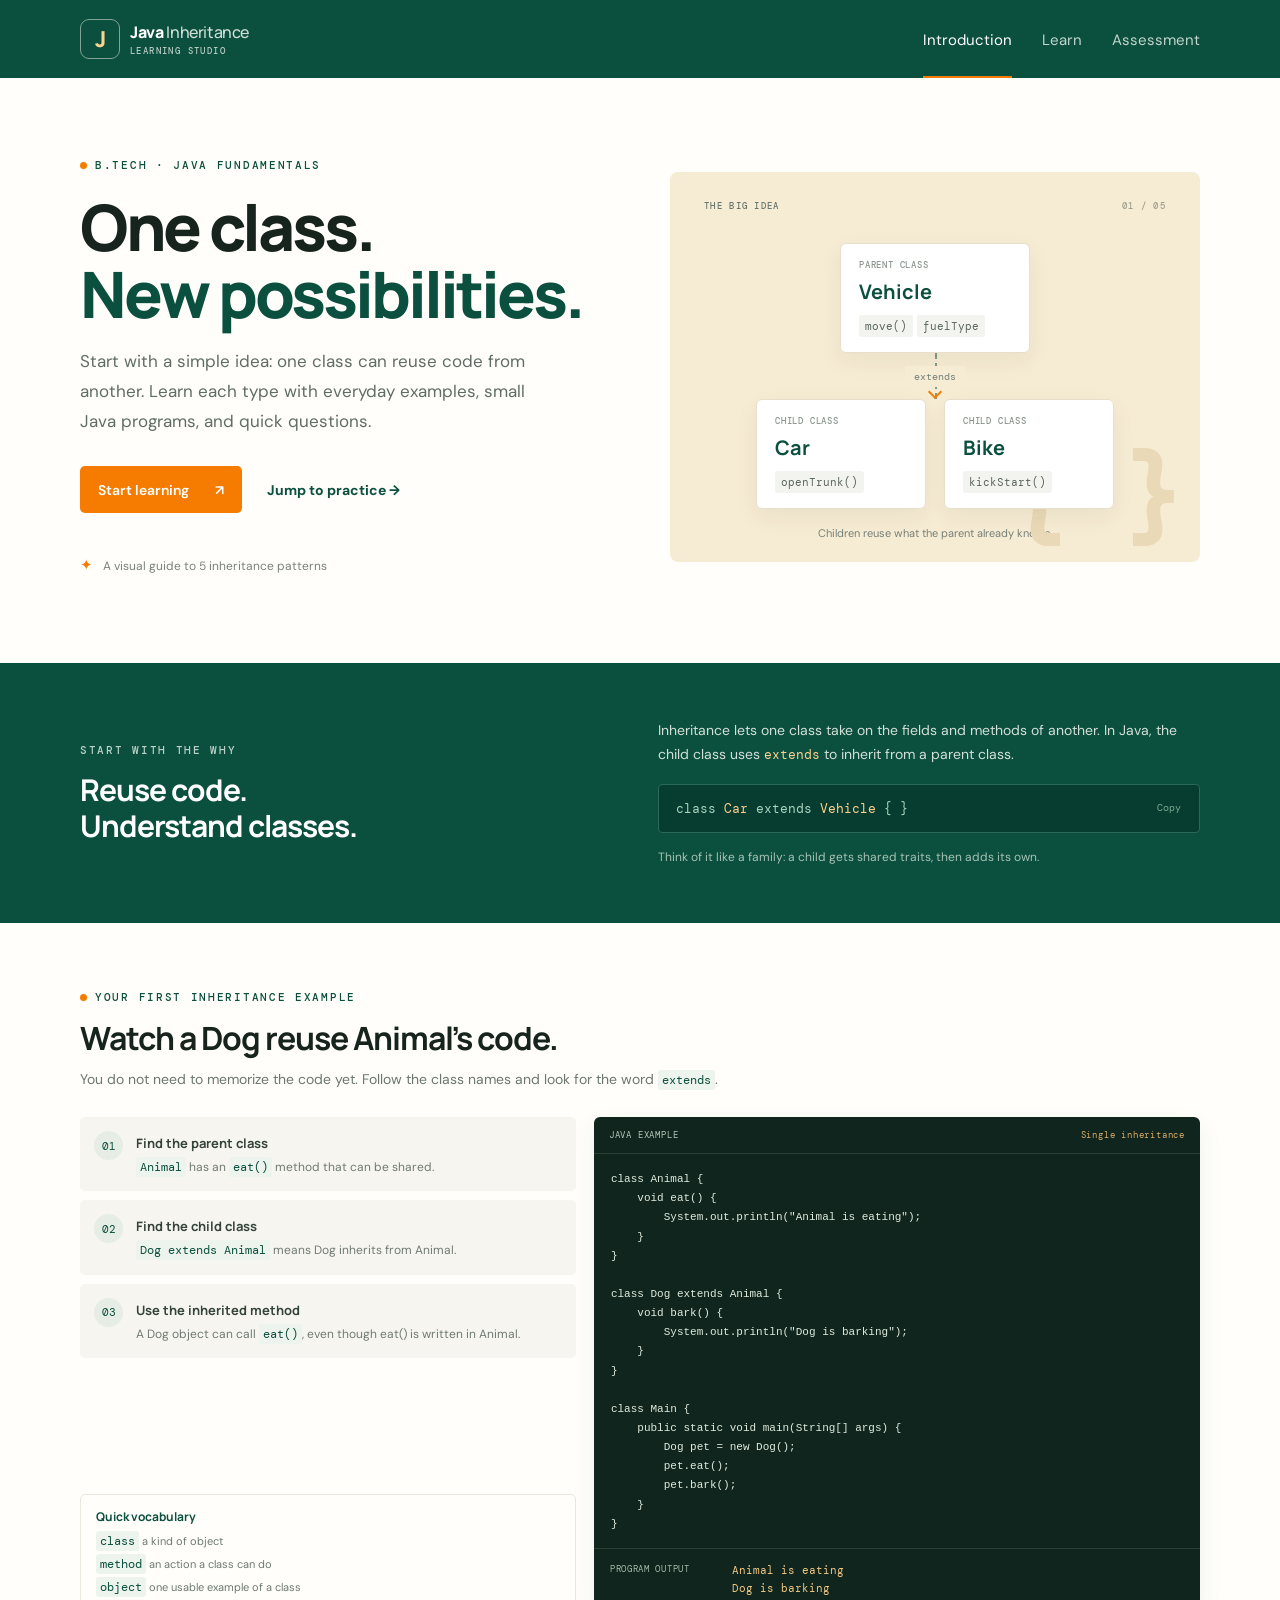
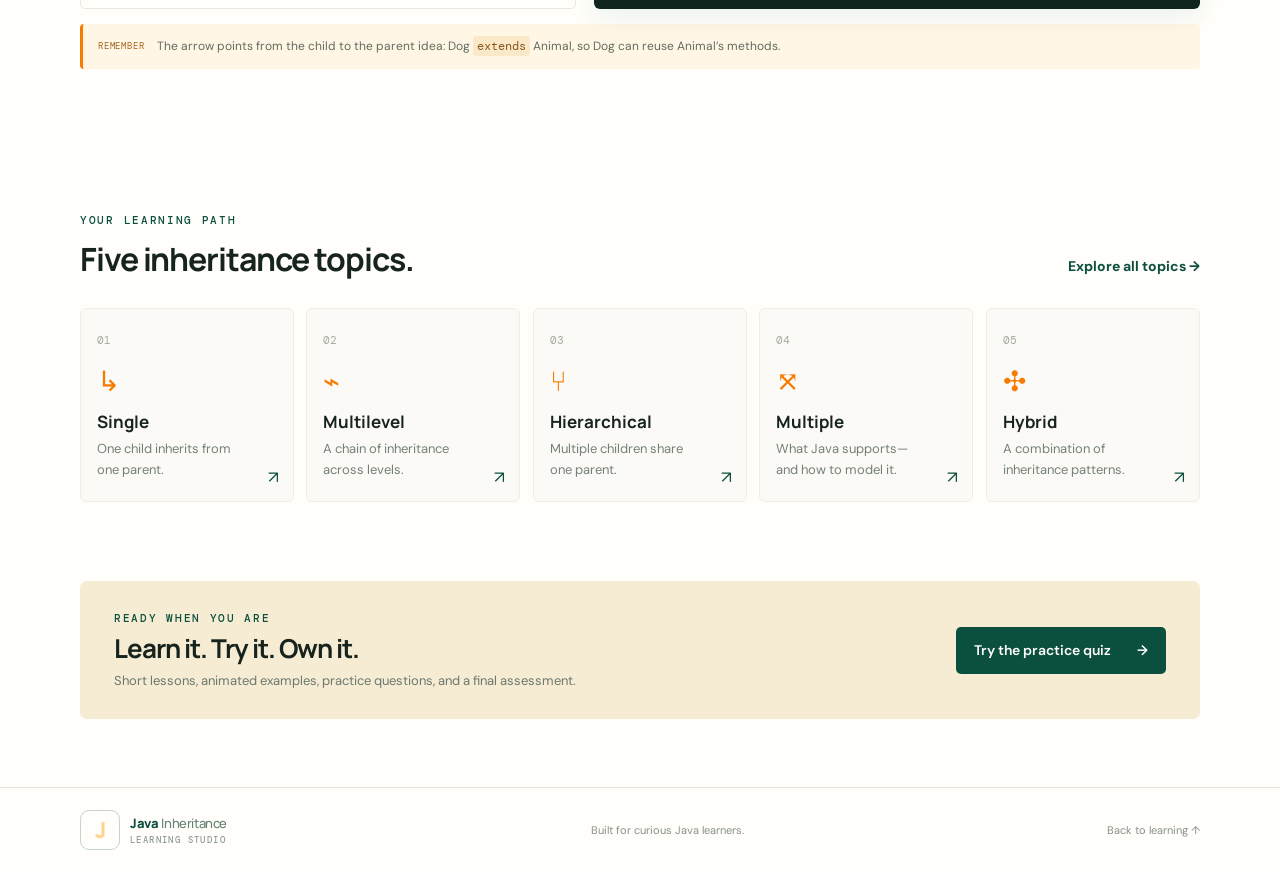
==== index.html @ c8ab73fd "done" ====
<!doctype html>
<html lang="en">
<head><meta charset="utf-8"><meta name="viewport" content="width=device-width,initial-scale=1"><meta name="theme-color" content="#0b4f3e"><title>Java Inheritance Studio</title><link rel="stylesheet" href="styles.css"><script src="app.js" defer></script></head>
<body><header class="topbar"><a class="brand" href="index.html"><span class="brand-mark">J</span><span>Java<span class="brand-light">Inheritance</span><small>LEARNING STUDIO</small></span></a><nav><a class="active" href="index.html">Introduction</a><a href="learn.html">Learn</a><a href="assessment.html">Assessment</a></nav><button class="menu-toggle" aria-label="Toggle navigation">☰</button></header>
<main><section class="hero wrap"><div class="hero-copy"><div class="eyebrow"><i></i> B.TECH · JAVA FUNDAMENTALS</div><h1>One class.<br><em>New possibilities.</em></h1><p class="hero-lead">Start with a simple idea: one class can reuse code from another. Learn each type with everyday examples, small Java programs, and quick questions.</p><div class="hero-actions"><a class="button button-orange" href="learn.html">Start learning <span>↗</span></a><a class="text-link" href="practice.html">Jump to practice <span>→</span></a></div><div class="hero-note"><span class="note-icon">✦</span> A visual guide to 5 inheritance patterns</div></div><div class="hero-visual"><div class="visual-label">THE BIG IDEA <span>01 / 05</span></div><div class="class-card parent-card"><span class="card-type">PARENT CLASS</span><strong>Vehicle</strong><code>move()</code><code>fuelType</code></div><div class="connector"><span>extends</span></div><div class="child-row"><div class="class-card child-card"><span class="card-type">CHILD CLASS</span><strong>Car</strong><code>openTrunk()</code></div><div class="class-card child-card"><span class="card-type">CHILD CLASS</span><strong>Bike</strong><code>kickStart()</code></div></div><div class="visual-caption">Children reuse what the parent already knows.</div><div class="visual-decoration">{ }</div></div></section>
<section class="intro-band"><div class="wrap band-grid"><div><div class="eyebrow dark-eyebrow">START WITH THE WHY</div><h2>Reuse code.<br>Understand classes.</h2></div><div class="band-copy"><p>Inheritance lets one class take on the fields and methods of another. In Java, the child class uses <code>extends</code> to inherit from a parent class.</p><div class="code-line"><span>class</span> Car <span>extends</span> Vehicle <span>{ }</span><button class="copy-code" aria-label="Copy code">Copy</button></div><p class="small-muted">Think of it like a family: a child gets shared traits, then adds its own.</p></div></div></section>
<section class="wrap intro-example"><div class="intro-example-heading"><div class="eyebrow"><i></i> YOUR FIRST INHERITANCE EXAMPLE</div><h2>Watch a Dog reuse Animal’s code.</h2><p>You do not need to memorize the code yet. Follow the class names and look for the word <code>extends</code>.</p></div><div class="intro-example-grid"><div class="intro-steps"><div class="intro-step"><span>01</span><div><b>Find the parent class</b><p><code>Animal</code> has an <code>eat()</code> method that can be shared.</p></div></div><div class="intro-step"><span>02</span><div><b>Find the child class</b><p><code>Dog extends Animal</code> means Dog inherits from Animal.</p></div></div><div class="intro-step"><span>03</span><div><b>Use the inherited method</b><p>A Dog object can call <code>eat()</code>, even though eat() is written in Animal.</p></div></div><div class="intro-vocab"><b>Quick vocabulary</b><span><code>class</code> a kind of object</span><span><code>method</code> an action a class can do</span><span><code>object</code> one usable example of a class</span></div></div><div class="intro-code-panel"><div class="intro-code-title"><span>JAVA EXAMPLE</span><span>Single inheritance</span></div><pre><code>class Animal {
    void eat() {
        System.out.println("Animal is eating");
    }
}

class Dog extends Animal {
    void bark() {
        System.out.println("Dog is barking");
    }
}

class Main {
    public static void main(String[] args) {
        Dog pet = new Dog();
        pet.eat();
        pet.bark();
    }
}</code></pre><div class="intro-output"><span>PROGRAM OUTPUT</span><pre>Animal is eating
Dog is barking</pre></div></div></div><div class="intro-tip"><span>REMEMBER</span><p>The arrow points from the child to the parent idea: Dog <code>extends</code> Animal, so Dog can reuse Animal’s methods.</p></div></section><section class="wrap topics-section"><div class="section-heading"><div><div class="eyebrow">YOUR LEARNING PATH</div><h2>Five inheritance topics.</h2></div><a class="text-link" href="learn.html">Explore all topics →</a></div><div class="topic-grid"><a class="topic-card" href="learn.html?topic=single"><span class="topic-num">01</span><span class="topic-icon">↳</span><h3>Single</h3><p>One child inherits from one parent.</p><span class="topic-arrow">↗</span></a><a class="topic-card" href="learn.html?topic=multilevel"><span class="topic-num">02</span><span class="topic-icon">⌁</span><h3>Multilevel</h3><p>A chain of inheritance across levels.</p><span class="topic-arrow">↗</span></a><a class="topic-card" href="learn.html?topic=hierarchical"><span class="topic-num">03</span><span class="topic-icon">⑂</span><h3>Hierarchical</h3><p>Multiple children share one parent.</p><span class="topic-arrow">↗</span></a><a class="topic-card" href="learn.html?topic=multiple"><span class="topic-num">04</span><span class="topic-icon">⤧</span><h3>Multiple</h3><p>What Java supports—and how to model it.</p><span class="topic-arrow">↗</span></a><a class="topic-card" href="learn.html?topic=hybrid"><span class="topic-num">05</span><span class="topic-icon">✣</span><h3>Hybrid</h3><p>A combination of inheritance patterns.</p><span class="topic-arrow">↗</span></a></div></section>
<section class="cta wrap"><div><div class="eyebrow">READY WHEN YOU ARE</div><h2>Learn it. Try it. Own it.</h2><p>Short lessons, animated examples, practice questions, and a final assessment.</p></div><a class="button button-green" href="practice.html">Try the practice quiz <span>→</span></a></section></main>
<footer class="footer"><div class="wrap footer-inner"><a class="brand" href="index.html"><span class="brand-mark">J</span><span>Java<span class="brand-light">Inheritance</span><small>LEARNING STUDIO</small></span></a><span>Built for curious Java learners.</span><a href="learn.html">Back to learning ↑</a></div></footer></body></html>
---- styles.css ----
@import url('https://fonts.googleapis.com/css2?family=DM+Mono:wght@400;500&family=DM+Sans:wght@400;500;600;700&family=Manrope:wght@400;500;600;700;800&display=swap');
:root{--green:#0b4f3e;--cream:#f6ebd3;--orange:#f57c00;--ink:#17241e;--muted:#69756e;--line:#e7e4db;--white:#fffefa;--soft:#f4f5ef}*{box-sizing:border-box}body{margin:0;background:var(--white);color:var(--ink);font-family:'DM Sans',sans-serif}a{color:inherit;text-decoration:none}.wrap{width:min(1120px,calc(100% - 64px));margin:auto}.topbar{height:78px;display:flex;align-items:center;justify-content:space-between;padding:0 max(32px,calc((100vw - 1120px)/2));background:var(--green);color:#fff}.brand{display:flex;align-items:center;gap:10px;font:800 15px Manrope,sans-serif;letter-spacing:-.4px}.brand-mark{width:34px;height:34px;border:1px solid #82a394;border-radius:9px;display:grid;place-items:center;color:#ffd38e;font-size:19px}.brand-light{font-weight:500;color:#cfdfd6;margin-left:3px}.brand small{display:block;font:500 8px 'DM Mono',monospace;letter-spacing:1.4px;color:#b5cbc0;margin-top:2px}.topbar nav{display:flex;gap:30px;font-size:13px;color:#c2d5cc}.topbar nav a{padding:29px 0 26px;border-bottom:2px solid transparent}.topbar nav a:hover,.topbar nav a.active{color:white;border-color:var(--orange)}.menu-toggle{display:none;background:none;color:white;border:0;font-size:22px}.hero{display:grid;grid-template-columns:1fr 1fr;gap:60px;align-items:center;padding-top:80px;padding-bottom:88px}.eyebrow{font:500 10px 'DM Mono',monospace;letter-spacing:1.7px;color:var(--green);display:flex;align-items:center;gap:8px}.eyebrow i{width:7px;height:7px;border-radius:50%;background:var(--orange)}h1,h2,h3,p{margin-top:0}.hero h1,.page-intro h1{font:800 clamp(42px,5.2vw,64px)/1.04 Manrope,sans-serif;letter-spacing:-3px;margin:22px 0 20px}.hero h1 em{font-style:normal;color:var(--green)}.hero-lead{font-size:16px;line-height:1.75;color:#606d65;max-width:470px}.hero-actions{display:flex;align-items:center;gap:25px;margin-top:30px}.button{height:45px;border:0;border-radius:5px;padding:0 18px;display:inline-flex;align-items:center;gap:26px;font:600 13px 'DM Sans',sans-serif;cursor:pointer;transition:transform .18s,background .18s}.button:hover{transform:translateY(-2px)}.button-orange{background:var(--orange);color:#fff}.button-green{background:var(--green);color:white}.button-ghost{border:1px solid var(--line);background:white;color:var(--ink)}.text-link{font-size:13px;font-weight:700;color:var(--green)}.hero-note{margin-top:42px;color:#78827a;font-size:11px}.note-icon{color:var(--orange);margin-right:7px}.hero-visual{height:390px;position:relative;background:var(--cream);border-radius:8px;padding:28px 34px;overflow:hidden}.visual-label,.diagram-label,.aside-label{font:500 9px 'DM Mono',monospace;letter-spacing:1.3px;color:#67766d}.visual-label{display:flex;justify-content:space-between}.visual-label span{color:#a0a090}.class-card{background:white;border:1px solid #e6dfcc;border-radius:6px;padding:15px 18px;box-shadow:0 8px 22px #3e3b2310;position:relative;z-index:1}.parent-card{width:190px;margin:31px auto 0}.card-type{display:block;color:#8c978f;font:500 8px 'DM Mono',monospace;letter-spacing:.8px;margin-bottom:7px}.class-card strong{display:block;font:700 18px Manrope,sans-serif;color:var(--green);margin-bottom:8px}.class-card code{display:inline-block;background:#f3f4ef;padding:4px 6px;border-radius:3px;font:10px 'DM Mono',monospace;color:#59665d;margin-right:4px}.connector{height:46px;display:flex;justify-content:center;align-items:center;position:relative;color:#718078;font:10px 'DM Mono',monospace}.connector:before{content:'';position:absolute;left:50%;top:0;height:46px;border-left:1px dashed #81968a}.connector span{position:relative;background:var(--cream);padding:4px 9px}.child-row{display:flex;gap:18px;justify-content:center}.child-card{width:170px}.visual-caption{font-size:10px;color:#768078;text-align:center;margin-top:17px}.visual-decoration{position:absolute;right:20px;bottom:4px;color:#e9d9b7;font:700 95px 'DM Mono',monospace}.intro-band{background:var(--green);color:#fff;padding:56px 0}.band-grid{display:grid;grid-template-columns:1fr 1.1fr;gap:85px;align-items:center}.dark-eyebrow{color:#bbd0c5}.band-grid h2,.cta h2{font:700 30px/1.2 Manrope,sans-serif;letter-spacing:-1px;margin:15px 0 0}.band-copy p{color:#d3e0d8;font-size:13px;line-height:1.7}.band-copy p:first-child{margin-bottom:17px}.band-copy code{color:#ffd08f;font:12px 'DM Mono',monospace}.code-line{position:relative;background:#073d30;border:1px solid #2a6857;border-radius:4px;padding:15px 84px 15px 17px;color:#ffcf8c;font:12px 'DM Mono',monospace;margin-bottom:14px}.code-line span{color:#a8d3bd}.copy-code{background:none;border:0;color:#7ca891;font:10px 'DM Mono',monospace;cursor:pointer}.code-line .copy-code{position:absolute;right:12px;top:15px}.small-muted{font-size:11px!important;color:#a8c2b4!important;margin-bottom:0}.topics-section{padding-top:74px;padding-bottom:79px}.section-heading{display:flex;justify-content:space-between;align-items:end;margin-bottom:27px}.section-heading h2{font:700 30px Manrope,sans-serif;letter-spacing:-1.1px;margin:10px 0 0}.section-heading .text-link{margin-bottom:6px}.topic-grid{display:grid;grid-template-columns:repeat(5,1fr);gap:12px}.topic-card{position:relative;min-height:194px;padding:18px 16px;background:#fbfaf6;border:1px solid #efede6;border-radius:6px;transition:.2s}.topic-card:hover{transform:translateY(-4px);border-color:#c1d0c8;box-shadow:0 10px 22px #0b4f3e0d}.topic-num{font:10px 'DM Mono',monospace;color:#a3aaa2}.topic-icon{display:block;font-size:22px;color:var(--orange);margin-top:14px}.topic-card h3{font:700 15px Manrope,sans-serif;margin:10px 0 6px}.topic-card p{font-size:11px;color:#758078;line-height:1.55;margin:0;max-width:135px}.topic-arrow{position:absolute;right:14px;bottom:13px;color:var(--green);font-size:14px}.cta{background:var(--cream);border-radius:7px;padding:30px 34px;margin-bottom:68px;display:flex;justify-content:space-between;align-items:center}.cta h2{font-size:24px;margin:8px 0}.cta p{font-size:12px;color:#6d786e;margin:0}.footer{border-top:1px solid var(--line);padding:22px 0}.footer-inner{display:flex;justify-content:space-between;align-items:center}.footer .brand{color:var(--green);font-size:12px}.footer .brand-mark{border-color:#c7d5cd}.footer .brand small{color:#929d95}.footer .brand-light{color:#668173}.footer-inner>span,.footer-inner>a:last-child{font-size:10px;color:#879189}.page-main{padding-top:55px;padding-bottom:78px}.page-intro{display:flex;justify-content:space-between;align-items:end;margin-bottom:33px}.page-intro h1{font-size:44px;margin:15px 0 8px;letter-spacing:-2px}.page-intro p{font-size:13px;color:#707c73;margin:0;max-width:540px;line-height:1.6}.progress-box,.score-card{width:190px;padding:15px 17px;background:#f6f5ef;border:1px solid #ebe9e1;border-radius:5px}.progress-box>span,.score-card>span{font:9px 'DM Mono',monospace;letter-spacing:1px;color:#858e84}.progress-box strong,.score-card strong{display:block;font:700 22px Manrope,sans-serif;color:var(--green);margin:6px 0}.progress-box strong small,.score-card strong small{font-size:12px;color:#89948b;font-weight:500}.progress-track{height:4px;border-radius:4px;background:#dedfd6}.progress-track i{display:block;height:100%;width:20%;background:var(--orange);border-radius:4px}.lesson-layout,.quiz-layout{display:grid;grid-template-columns:220px 1fr;gap:22px;align-items:start}.topic-nav,.quiz-rail{border:1px solid var(--line);border-radius:6px;padding:18px 14px;background:white}.aside-label{display:block;margin:0 5px 15px}.topic-nav>button{width:100%;height:41px;background:transparent;border:0;border-bottom:1px solid #f1f0eb;display:flex;align-items:center;gap:12px;text-align:left;color:#879188;font:10px 'DM Mono',monospace;cursor:pointer}.topic-nav>button span{flex:1;color:#47564d;font:600 12px 'DM Sans',sans-serif}.topic-nav>button b{font-size:14px;font-weight:400;opacity:0}.topic-nav>button.active{color:var(--orange)}.topic-nav>button.active span{color:var(--green)}.topic-nav>button.active b{opacity:1}.sidebar-tip{background:#f6ebd3;padding:13px;border-radius:4px;margin-top:20px}.sidebar-tip span{font:9px 'DM Mono',monospace;letter-spacing:.8px;color:#ae600d}.sidebar-tip p{font-size:10px;color:#6c6e60;line-height:1.6;margin:7px 0 0}.lesson-panel,.quiz-panel{border:1px solid var(--line);border-radius:6px;padding:25px 29px;background:#fff}.lesson-top{display:flex;justify-content:space-between;align-items:start}.lesson-top h2{font:700 26px Manrope,sans-serif;letter-spacing:-.7px;margin:8px 0}.lesson-count{font:10px 'DM Mono',monospace;color:#a2aaa1}.lesson-summary{font-size:13px;color:#6e7970;line-height:1.7;max-width:700px;margin:7px 0 20px}.diagram-box{background:#f6f5ef;border-radius:5px;padding:16px 20px 20px}.diagram-label{margin-bottom:17px}.diagram{min-height:86px;display:flex;justify-content:center;align-items:center;gap:14px;flex-wrap:wrap}.node{min-width:120px;text-align:center;border:1px solid #c8d4cb;background:white;border-radius:4px;padding:11px 13px;font:600 12px Manrope,sans-serif;color:var(--green)}.node span{display:block;font:8px 'DM Mono',monospace;color:#89938a;margin-bottom:4px}.arrow-down{color:var(--orange);font:13px 'DM Mono',monospace;text-align:center}.arrow-stack{display:flex;flex-direction:column;align-items:center;line-height:1.05;color:#82968a;font:10px 'DM Mono',monospace}.arrow-stack small{font-size:8px;color:#b47531}.diagram-multi{display:flex;flex-direction:column;align-items:center;gap:7px}.diagram-children{display:flex;gap:14px}.lesson-details{display:grid;grid-template-columns:.7fr 1.3fr;gap:20px;margin-top:22px}.lesson-details h3{font:700 13px Manrope,sans-serif;margin:0 0 8px}.lesson-details>div:first-child p{font-size:11px;line-height:1.7;color:#718077}.code-wrap{background:#10251d;border-radius:5px;overflow:hidden}.code-heading{display:flex;justify-content:space-between;padding:11px 14px;border-bottom:1px solid #294036;color:#9eb4a7;font:9px 'DM Mono',monospace;letter-spacing:.8px}.code-heading .copy-code{color:#e2b46b}.code-wrap pre{padding:12px 14px;margin:0;overflow:auto;color:#deecd9;font:10px/1.8 'DM Mono',monospace}.lesson-footer{display:flex;justify-content:space-between;align-items:center;margin-top:20px;padding-top:16px;border-top:1px solid #f0eee8}.lesson-footer>span{color:#8a958d;font-size:10px}.lesson-footer .button{height:39px}.score-card{width:160px}.score-card strong{font-size:26px;margin:2px 0}.reset-button{padding:0;border:0;background:none;color:var(--green);font:10px 'DM Sans',sans-serif;cursor:pointer}.quiz-panel{padding:25px 30px}.quiz-meta{display:flex;justify-content:space-between;color:#929c93;font:9px 'DM Mono',monospace;letter-spacing:.8px}.question-topic{color:var(--orange)}.quiz-panel h2{font:700 22px Manrope,sans-serif;margin:17px 0 13px}.question-code{padding:13px 16px;background:#10251d;border-radius:4px;color:#e0ecd9;font:10px/1.8 'DM Mono',monospace;white-space:pre-wrap}.question-prompt{font-size:12px;color:#606e65;margin:18px 0 12px}.answers{display:grid;gap:8px}.answer-option{display:flex;align-items:center;gap:12px;padding:12px;border:1px solid var(--line);border-radius:4px;background:#fff;text-align:left;font:12px 'DM Sans',sans-serif;cursor:pointer;color:#35443b}.answer-option:hover{border-color:#97b1a2;background:#fbfcfa}.answer-option .letter{width:23px;height:23px;border-radius:50%;display:grid;place-items:center;background:#f3f3ed;color:#728078;font:10px 'DM Mono',monospace}.answer-option.selected{border-color:var(--green);background:#f1f6f2}.answer-option.selected .letter{background:var(--green);color:white}.answer-option.correct{border-color:#7db298;background:#edf7f0}.answer-option.wrong{border-color:#e7a175;background:#fff5ed}.feedback{min-height:38px;margin-top:12px;font-size:11px;line-height:1.5;color:#66746b}.feedback.good{color:#27724e}.feedback.bad{color:#b3581f}.quiz-controls{display:flex;justify-content:space-between;padding-top:12px;border-top:1px solid #f0eee8}.quiz-controls .button{height:39px}.quiz-rail>div:not(.sidebar-tip){display:flex;flex-direction:column;gap:6px}.qnav-btn{border:0;background:#fff;text-align:left;padding:9px 7px;color:#89948a;font:10px 'DM Mono',monospace;cursor:pointer}.qnav-btn span{font:600 11px 'DM Sans',sans-serif;color:#46564c;margin-left:9px}.qnav-btn.active{background:#f3f6f1;color:var(--orange);border-radius:4px}.qnav-btn.done:after{content:'✓';float:right;color:#3a8a61}.practice-main{padding-bottom:90px}
@media(max-width:850px){.hero{gap:28px}.topic-grid{grid-template-columns:repeat(3,1fr)}.lesson-layout,.quiz-layout{grid-template-columns:185px 1fr}.lesson-panel,.quiz-panel{padding:21px}.lesson-details{grid-template-columns:1fr}.lesson-details>div:first-child p{margin-bottom:0}.hero-visual{padding:24px}}
@media(max-width:650px){.wrap{width:calc(100% - 36px)}.topbar{height:65px;padding:0 18px}.topbar nav{display:none;position:absolute;z-index:4;top:65px;left:0;right:0;background:var(--green);padding:8px 18px 18px;flex-direction:column;gap:0}.topbar nav.open{display:flex}.topbar nav a{padding:12px 0;border:0}.menu-toggle{display:block}.hero{grid-template-columns:1fr;padding-top:52px;padding-bottom:53px;gap:35px}.hero h1{font-size:48px}.hero-visual{height:360px}.intro-band{padding:39px 0}.band-grid{grid-template-columns:1fr;gap:22px}.band-grid h2 br{display:none}.topics-section{padding-top:48px;padding-bottom:48px}.section-heading{align-items:start;gap:14px;flex-direction:column}.section-heading h2{font-size:25px}.topic-grid{grid-template-columns:repeat(2,1fr)}.topic-card{min-height:170px}.topic-card:last-child{grid-column:1/-1}.cta{padding:23px;gap:20px;align-items:start;flex-direction:column;margin-bottom:43px}.footer-inner{gap:15px;flex-wrap:wrap}.footer-inner>span{display:none}.page-main{padding-top:38px;padding-bottom:50px}.page-intro{align-items:start;gap:17px;flex-direction:column}.page-intro h1{font-size:38px}.progress-box,.score-card{width:100%}.lesson-layout,.quiz-layout{grid-template-columns:1fr;gap:13px}.topic-nav{display:grid;grid-template-columns:repeat(5,1fr);gap:2px;padding:12px 8px}.topic-nav .aside-label,.topic-nav .sidebar-tip{grid-column:1/-1}.topic-nav>button{height:auto;min-height:51px;display:flex;flex-direction:column;justify-content:center;gap:3px;border:0;text-align:center;font-size:9px}.topic-nav>button span{font-size:10px}.topic-nav>button b{display:none}.topic-nav .sidebar-tip{margin-top:8px}.lesson-panel,.quiz-panel{padding:18px 15px}.lesson-top h2{font-size:22px}.lesson-summary{font-size:12px}.diagram-box{padding:14px 10px}.diagram{gap:8px}.node{min-width:99px;padding:9px 7px;font-size:10px}.diagram-children{gap:6px}.lesson-footer{align-items:start;gap:12px;flex-direction:column}.quiz-rail{padding:12px}.quiz-rail>div:not(.sidebar-tip){display:grid;grid-template-columns:repeat(5,1fr)}.qnav-btn{text-align:center;padding:7px 2px}.qnav-btn span{display:block;margin:5px 0 0;font-size:9px}.qnav-btn.done:after{display:none}.quiz-rail .sidebar-tip{margin-top:10px}.quiz-meta{font-size:8px}.quiz-panel h2{font-size:19px}.hero-actions{gap:14px}.hero-actions .button{gap:14px}}
/* Visual motion layer */
@keyframes rise-in{from{opacity:0;transform:translateY(16px) scale(.97)}to{opacity:1;transform:translateY(0) scale(1)}}
@keyframes draw-line{from{transform:scaleY(0);opacity:.2}to{transform:scaleY(1);opacity:1}}
@keyframes drift{0%,100%{transform:translateY(0)}50%{transform:translateY(-7px)}}
@keyframes glow-pulse{0%,100%{box-shadow:0 0 0 0 #f57c0022}50%{box-shadow:0 0 0 8px #f57c0008}}
@keyframes dash-flow{to{stroke-dashoffset:-18}}
.hero-copy{animation:rise-in .7s both}.hero-visual{animation:rise-in .85s .12s both}.parent-card{animation:drift 4s ease-in-out infinite}.child-card:first-child{animation:drift 4s .45s ease-in-out infinite}.child-card:last-child{animation:drift 4s .9s ease-in-out infinite}.connector:before{transform-origin:top;animation:draw-line .7s .3s both}.topic-card{animation:rise-in .45s both}.topic-card:nth-child(2){animation-delay:.06s}.topic-card:nth-child(3){animation-delay:.12s}.topic-card:nth-child(4){animation-delay:.18s}.topic-card:nth-child(5){animation-delay:.24s}.node{position:relative;animation:rise-in .5s both;transition:transform .2s,box-shadow .2s,border-color .2s}.node:hover{transform:translateY(-3px);border-color:var(--orange);box-shadow:0 8px 20px #0b4f3e14}.diagram .node:nth-child(1),.diagram-multi>.node:first-child{animation-delay:.06s}.diagram .node:nth-child(2),.diagram-multi>.node:nth-child(2){animation-delay:.16s}.diagram .node:nth-child(3),.diagram-children .node:first-child{animation-delay:.26s}.diagram-children .node:last-child{animation-delay:.34s}.arrow-stack,.arrow-down{color:var(--orange);animation:glow-pulse 2s ease-in-out infinite;transform-origin:center}.diagram .arrow-stack{animation:rise-in .5s .12s both,glow-pulse 2s 1s infinite}.diagram-multi .arrow-stack,.diagram-multi .arrow-down{animation:glow-pulse 2s ease-in-out infinite}.diagram-box{overflow:hidden;position:relative}.diagram-box:after{content:'';position:absolute;width:220px;height:220px;border:1px solid #0b4f3e0b;border-radius:50%;right:-85px;top:-130px;pointer-events:none}.diagram-label{position:relative;z-index:1}.lesson-panel,.quiz-panel{animation:rise-in .4s both}.answer-option{transition:transform .16s,border-color .16s,background .16s}.answer-option:hover{transform:translateX(3px)}.answer-option.selected .letter{animation:rise-in .2s}.feedback{transition:color .2s}.progress-track i{transition:width .5s ease}.question-code{position:relative}.question-code:before{content:'JAVA';position:absolute;right:12px;top:8px;color:#6e8878;font:8px 'DM Mono',monospace;letter-spacing:1px}.class-card{transition:transform .2s,box-shadow .2s}.class-card:hover{transform:translateY(-3px);box-shadow:0 12px 25px #3e3b2318}.topic-icon{transition:transform .25s}.topic-card:hover .topic-icon{transform:translateX(4px) rotate(-8deg)}
@media (prefers-reduced-motion:reduce){*,*::before,*::after{animation-duration:.01ms!important;animation-iteration-count:1!important;scroll-behavior:auto!important;transition-duration:.01ms!important}}
/* Small visual polish for the animated lesson map */
.motion-key{float:right;font:8px 'DM Mono',monospace;letter-spacing:.3px;color:#98a198}.motion-key:first-letter{color:var(--orange)}
.lesson-refresh{animation:none!important}.lesson-refresh .node{animation:rise-in .48s both}.lesson-refresh .node:nth-child(2){animation-delay:.12s}.lesson-refresh .node:nth-child(3){animation-delay:.22s}.lesson-refresh .diagram-multi .node:nth-child(4){animation-delay:.3s}.motion-key{white-space:nowrap}@media(max-width:650px){.motion-key{display:block;float:none;margin-top:8px}}
/* First-year teaching layout */
.beginner-lesson{display:grid;grid-template-columns:1fr 1fr;gap:10px;margin:14px 0 20px}.beginner-lesson>div{padding:12px 14px;background:#f6f5ef;border-left:3px solid var(--orange);border-radius:3px}.beginner-lesson>div:last-child{border-left-color:var(--green)}.beginner-lesson span,.expected-output>span{font:9px 'DM Mono',monospace;letter-spacing:1px;color:#78857b}.beginner-lesson p{font-size:12px;line-height:1.6;color:#46564c;margin:6px 0 0}.lesson-summary{font-size:14px!important;color:#35473d!important;background:#f5f8f4;padding:14px 16px;border-left:3px solid var(--green);border-radius:3px;max-width:none!important}.lesson-details{grid-template-columns:.6fr 1.4fr}.lesson-details>div:first-child{background:#fff9ee;border-radius:4px;padding:14px}.lesson-details>div:first-child h3:before{content:'✓';display:inline-grid;place-items:center;width:20px;height:20px;background:#f9e2c4;color:#ad5b0b;border-radius:50%;margin-right:7px;font-size:11px}.lesson-details>div:first-child p{font-size:12px;color:#546359}.code-wrap pre{font-size:11px;line-height:1.85}.expected-output{grid-column:2;background:#f2f6f2;border:1px solid #dce8de;border-radius:4px;margin-top:-14px;padding:11px 14px}.expected-output pre{font:11px/1.6 'DM Mono',monospace;color:var(--green);white-space:pre-wrap;margin:7px 0 0}.quiz-panel h2{font-size:20px}.answer-option{font-size:13px;padding:13px}.feedback{font-size:12px}.lesson-note{font-size:12px}
@media(max-width:650px){.beginner-lesson{grid-template-columns:1fr}.lesson-details{grid-template-columns:1fr}.expected-output{grid-column:1;margin-top:0}.lesson-summary{font-size:13px!important}}
/* Code studio and student assessment */
.level-picker,.guided-card,.editor-card,.output-card,.assessment-sidebar,.assessment-panel,.results-panel{border:1px solid var(--line);border-radius:7px;background:#fff}.level-picker{padding:19px 22px;display:flex;align-items:center;justify-content:space-between;gap:24px;margin:30px 0 18px}.level-picker .aside-label{margin:0}.level-picker p{font-size:11px;color:#7a857d;margin:7px 0 0}.level-buttons{display:flex;gap:7px}.level-buttons button{border:1px solid #e7e9e1;border-radius:5px;background:#fff;padding:9px 12px;text-align:left;color:#425148;font:600 11px 'DM Sans',sans-serif;cursor:pointer;min-width:142px}.level-buttons button b{color:var(--orange);font:10px 'DM Mono',monospace;margin-right:6px}.level-buttons button small{display:block;font:10px 'DM Sans',sans-serif;color:#89938b;padding:5px 0 0 24px}.level-buttons button.selected{border-color:#76a18c;background:#f2f7f2}.guided-card{padding:22px 25px;background:#fbfaf6}.guided-heading{display:flex;justify-content:space-between;align-items:start}.guided-heading h2,.challenge-heading h2{font:700 21px Manrope,sans-serif;letter-spacing:-.5px;margin:8px 0 0}.guide-count{font:9px 'DM Mono',monospace;color:#849087}.guided-stage{height:180px;display:grid;grid-template-columns:1fr 110px 1fr;align-items:center;justify-items:center;position:relative;margin:12px auto 4px;max-width:690px}.guide-class{width:180px;background:white;border:1px solid #dce5dd;border-radius:7px;padding:14px 17px;box-shadow:0 5px 14px #0b4f3e0c;z-index:1}.guide-class span{display:block;font:9px 'DM Mono',monospace;letter-spacing:.7px;color:#8a968d}.guide-class b{display:block;color:var(--green);font:700 18px Manrope,sans-serif;margin:7px 0}.guide-class code{display:inline-block;padding:4px 7px;border-radius:3px;background:#f2f4ef;color:#46574c;font:10px 'DM Mono',monospace}.guide-class small{display:block;color:#d8750a;font:9px 'DM Mono',monospace;margin-top:7px;min-height:11px}.guide-arrow{display:flex;flex-direction:column;align-items:center;width:100%;position:relative;color:#7d8d82;font:10px 'DM Mono',monospace}.guide-arrow:before{content:'';height:1px;width:70%;background:#9bad9f;position:absolute;top:8px}.guide-arrow i{position:absolute;width:9px;height:9px;background:var(--orange);border-radius:50%;top:4px;left:13%;opacity:0;transition:left .6s ease,opacity .2s}.guided-card.revealed .guide-arrow i{left:78%;opacity:1}.guide-arrow span{position:relative;background:#fbfaf6;padding:0 7px;margin-top:18px}.guide-explain{position:absolute;bottom:5px;left:0;right:0;text-align:center;color:#66756b;font-size:12px}.guide-controls{border-top:1px solid #ecebe3;padding-top:15px;display:flex;justify-content:space-between;align-items:center}.guide-controls .button{height:37px;font-size:11px}.guide-controls button:disabled{opacity:.4;cursor:default;transform:none}.guide-dots{display:flex;gap:7px}.guide-dots button{width:8px;height:8px;border:0;border-radius:50%;background:#d8ddd5;padding:0;cursor:pointer}.guide-dots button.active{background:var(--orange);box-shadow:0 0 0 4px #f57c001c}.challenge-heading{display:flex;justify-content:space-between;align-items:end;margin:36px 0 15px}.challenge-heading h2{font-size:23px}.challenge-heading p{font-size:12px;color:#718077;margin:7px 0 0;max-width:650px;line-height:1.55}.challenge-tools{display:flex;align-items:center;gap:10px}.challenge-tools select{padding:9px 10px;border:1px solid var(--line);border-radius:4px;background:white;color:#445249;font:11px 'DM Sans',sans-serif}.challenge-status{padding:7px 9px;border-radius:20px;background:#f3f1e9;color:#879087;font:9px 'DM Mono',monospace;white-space:nowrap}.challenge-status.passed{color:#287048;background:#e8f4eb}.studio-grid{display:grid;grid-template-columns:1.15fr .85fr;gap:14px}.editor-card,.output-card{overflow:hidden}.editor-toolbar,.output-tabs{height:43px;background:#f6f6f1;border-bottom:1px solid #e9e8e1;padding:0 14px;display:flex;align-items:center;justify-content:space-between}.editor-toolbar>div{font:11px 'DM Mono',monospace;color:#4d5d52}.editor-toolbar>div>b{color:var(--orange);font-size:15px;margin-right:6px}.editor-toolbar>div>span{font:9px 'DM Sans',sans-serif;color:#89958c;margin-left:10px}.editor-toolbar .reset-button{color:#64736a}.editor-wrap{display:grid;grid-template-columns:38px 1fr;height:320px;background:#10251d;color:#deecd9;overflow:hidden}.line-numbers{padding:14px 8px 14px 0;text-align:right;white-space:pre;font:11px/1.6 'DM Mono',monospace;color:#607a69;background:#0b1f17;overflow:hidden;user-select:none}.editor-wrap textarea{width:100%;height:100%;resize:none;border:0;outline:none;background:transparent;color:#e4eddf;padding:14px;font:11px/1.6 'DM Mono',monospace;tab-size:4;white-space:pre;overflow:auto}.editor-wrap textarea:focus{box-shadow:inset 0 0 0 1px #ffffff10}.editor-actions{display:flex;align-items:center;gap:12px;padding:12px 14px;border-top:1px solid #e9e8e1}.editor-actions .button{height:38px}.editor-actions>span{font-size:9px;color:#879189}.output-tabs{justify-content:start;gap:20px}.output-tabs button{height:100%;border:0;border-bottom:2px solid transparent;background:none;color:#8d978d;font:9px 'DM Mono',monospace;cursor:pointer}.output-tabs button.active{color:var(--green);border-color:var(--orange)}.output-tabs button span{color:var(--orange);margin-left:3px}.output-body,.test-body{min-height:330px;padding:16px}.output-placeholder{min-height:280px;display:flex;flex-direction:column;justify-content:center;align-items:center;text-align:center;color:#9aa49c}.output-placeholder>span{font-size:23px;color:#c0c8be;margin-bottom:10px}.output-placeholder>b{font-size:12px;font-weight:500;color:#718077}.output-placeholder p{font-size:10px;margin:7px 0 0}.spinner{width:23px;height:23px;border:2px solid #dce5dd;border-top-color:var(--orange);border-radius:50%;animation:spin .8s linear infinite}@keyframes spin{to{transform:rotate(360deg)}}.run-result{font-size:11px;color:#59675f}.run-result>b{display:block;margin-bottom:12px}.run-pass>b{color:#28734a}.run-fail>b{color:#bb5e28}.run-result pre{background:#f5f6f1;padding:12px;border-radius:4px;white-space:pre-wrap;font:11px/1.6 'DM Mono',monospace;color:#293a30}.run-error{color:#b6522a;font-size:10px;white-space:pre-wrap}.runner-help{padding:10px;background:#fff8ea;border-radius:4px;color:#7d6948;font-size:10px;line-height:1.6}.runner-help code{font:10px 'DM Mono',monospace}.hidden{display:none!important}.test-case{display:flex;align-items:start;gap:10px;padding:10px 0;border-bottom:1px solid var(--line)}.test-icon{color:var(--orange)}.test-case div{flex:1}.test-case b{display:block;font-size:11px}.test-case code{display:block;color:var(--green);font:10px/1.6 'DM Mono',monospace;white-space:pre-wrap;margin-top:5px}.test-result{font:9px 'DM Mono',monospace;color:#869187}.next-step-strip{display:flex;gap:17px;align-items:center;padding:15px 17px;margin-top:14px;background:#f6ebd3;border-radius:5px}.next-step-strip>span{font:9px 'DM Mono',monospace;letter-spacing:.8px;color:#a45d14;white-space:nowrap}.next-step-strip p{font-size:11px;color:#686a5c;margin:0;flex:1}.next-step-strip p:not(.shown){filter:blur(4px);user-select:none}.next-step-strip p.shown{filter:none}.next-step-strip button{border:0;background:none;color:var(--green);font:600 10px 'DM Sans',sans-serif;cursor:pointer;white-space:nowrap}.studio-page{padding-bottom:65px}.assessment-layout{display:grid;grid-template-columns:205px 1fr;gap:15px}.assessment-sidebar{padding:17px}.assessment-dots{display:grid;grid-template-columns:repeat(5,1fr);gap:7px}.assessment-dots button{width:30px;height:30px;border:1px solid #e5e7df;background:white;border-radius:50%;font:10px 'DM Mono',monospace;color:#859188;cursor:pointer}.assessment-dots button.active{background:var(--green);color:white;border-color:var(--green)}.assessment-dots button.answered:not(.active){border-color:#93b19e;color:var(--green)}.assess-tip{margin-top:22px;padding:12px;background:#f6ebd3;border-radius:4px}.assess-tip b{font:600 10px 'DM Sans',sans-serif;color:#97601e}.assess-tip p{font-size:10px;line-height:1.6;color:#736b58;margin:7px 0 0}.assessment-panel{padding:25px 30px}.assessment-meta{display:flex;justify-content:space-between;font:9px 'DM Mono',monospace;letter-spacing:.7px;color:#879189}.assessment-meta span:first-child{color:var(--orange)}.assess-progress{height:4px;background:#eff0ea;margin:13px 0 21px;border-radius:4px}.assess-progress i{display:block;height:100%;background:var(--orange);border-radius:4px;transition:width .3s}.assessment-panel h2{font:700 20px/1.4 Manrope,sans-serif;margin:0 0 16px}.assessment-code{font:11px/1.7 'DM Mono',monospace;color:#dcebdc;background:#10251d;padding:13px;border-radius:4px;white-space:pre-wrap;margin:0 0 15px}.assessment-panel .quiz-controls{margin-top:20px}.results-panel{display:grid;grid-template-columns:.7fr 1.3fr;gap:30px;padding:27px;margin-top:16px;background:#f8f8f3}.results-score{background:var(--green);color:white;padding:24px;border-radius:5px}.results-score>span{font:9px 'DM Mono',monospace;letter-spacing:1px;color:#bbd0c5}.results-score strong{display:block;font:800 38px Manrope,sans-serif;margin:10px 0}.results-score p{font-size:12px;line-height:1.6;color:#d7e4dc}.results-analysis h2{font:700 18px Manrope,sans-serif;margin:2px 0 15px}.analysis-row{display:grid;grid-template-columns:130px 1fr 35px 52px;align-items:center;gap:9px;padding:9px 0;border-bottom:1px solid #e7e8e0;font-size:10px;color:#55645b}.analysis-row>b{font:10px 'DM Mono',monospace}.analysis-row em{font:9px 'DM Sans',sans-serif;color:#ad652a;font-style:normal}.analysis-row em.mastered{color:#37774e}.analysis-track{height:6px;background:#e8eae3;border-radius:5px}.analysis-track i{display:block;height:100%;background:var(--orange);border-radius:5px}.results-analysis .button{margin-top:17px}.local-progress-note{padding:13px;margin-top:15px;background:#f3f5f0;border-radius:4px;color:#718077;font-size:10px}
@media(max-width:850px){.level-picker{align-items:start;flex-direction:column}.level-buttons{width:100%}.level-buttons button{flex:1;min-width:0}.studio-grid{grid-template-columns:1fr}.output-body,.test-body{min-height:220px}.output-placeholder{min-height:180px}.assessment-layout{grid-template-columns:1fr}.assessment-dots{grid-template-columns:repeat(10,1fr)}.results-panel{grid-template-columns:1fr 1.5fr}}
@media(max-width:650px){.level-picker{padding:15px}.level-buttons{flex-direction:column}.level-buttons button small{display:inline;margin-left:5px;padding:0}.guided-card{padding:17px 14px}.guided-heading h2{font-size:18px}.guided-stage{grid-template-columns:1fr 60px 1fr;height:155px}.guide-class{width:min(100%,145px);padding:11px}.guide-class b{font-size:15px}.guide-explain{font-size:10px;bottom:2px}.guide-controls .button{padding:0 10px;gap:5px;font-size:10px}.challenge-heading{align-items:start;flex-direction:column;gap:12px}.challenge-tools{width:100%;justify-content:space-between}.challenge-tools select{max-width:70%}.editor-wrap{height:300px}.editor-actions>span{font-size:8px}.next-step-strip{gap:9px;flex-wrap:wrap}.next-step-strip p{min-width:65%}.assessment-panel{padding:19px 14px}.assessment-dots{grid-template-columns:repeat(5,1fr)}.results-panel{grid-template-columns:1fr;padding:16px}.analysis-row{grid-template-columns:100px 1fr 30px 48px;gap:6px}.assessment-meta{font-size:8px}}
.live-map-card{margin-top:14px;padding:20px 22px;border:1px solid var(--line);border-radius:7px;background:#fff}.live-map-head{display:flex;justify-content:space-between;align-items:start}.live-map-head h2{font:700 19px Manrope,sans-serif;margin:6px 0 0;letter-spacing:-.4px}.live-pill{display:flex;align-items:center;gap:6px;font:8px 'DM Mono',monospace;letter-spacing:.5px;color:#587568;background:#eff5ef;border-radius:12px;padding:7px 9px}.live-pill i{width:6px;height:6px;border-radius:50%;background:#4c9b69;box-shadow:0 0 0 3px #4c9b6920;animation:glow-pulse 2s infinite}.live-map-help{font-size:11px;color:#748078;margin:10px 0 14px}.live-map-help code{font:10px 'DM Mono',monospace;color:var(--green);background:#eff4ef;padding:2px 4px;border-radius:2px}.live-map{display:flex;flex-wrap:wrap;justify-content:center;align-items:center;gap:12px;min-height:100px;padding:14px;background:#f5f6f0;border-radius:5px}.map-pair{display:flex;align-items:center;gap:9px;animation:rise-in .3s both}.map-node{min-width:130px;max-width:210px;border:1px solid #d6e0d6;border-radius:5px;background:white;padding:9px 12px;text-align:left;cursor:pointer;transition:transform .18s,border-color .18s,box-shadow .18s}.map-node:hover,.map-node.active{transform:translateY(-2px);border-color:#6a9b7e;box-shadow:0 5px 12px #0b4f3e12}.map-node.interface-node{border-style:dashed;border-color:#e3b578}.map-node small{display:block;font:8px 'DM Mono',monospace;letter-spacing:.8px;color:#929c92}.map-node b{display:block;color:var(--green);font:700 14px Manrope,sans-serif;margin:4px 0}.map-node span{display:block;font:9px 'DM Mono',monospace;color:#8a948c;white-space:nowrap;overflow:hidden;text-overflow:ellipsis}.map-link{display:flex;flex-direction:column;align-items:center;gap:2px;color:#bb6a18;font:8px 'DM Mono',monospace;white-space:nowrap}.map-link b{font-size:16px;font-weight:400;line-height:12px;animation:arrow-bob 1s ease-in-out infinite}@keyframes arrow-bob{50%{transform:translateX(4px)}}.map-empty{font-size:11px;color:#8b968d}.live-map-detail{margin-top:10px;min-height:37px;padding:10px 12px;background:#f8f8f3;border-radius:4px;color:#65736a;font-size:10px;line-height:1.5}.test-passed{color:#318357}.live-map-card{animation:rise-in .35s both}
@media(max-width:650px){.live-map-card{padding:16px 13px}.live-map-head{gap:10px}.live-map-head h2{font-size:16px}.live-pill{font-size:7px}.live-map{gap:7px;padding:9px}.map-pair{gap:5px}.map-node{min-width:90px;padding:8px}.map-node b{font-size:11px}.map-link{font-size:7px}}
/* Larger, easier-to-read type and icons */
body{font-size:17px}.topbar nav{font-size:15px}.brand{font-size:16px}.brand-mark{width:40px;height:40px;font-size:22px}.brand small{font-size:9px}.eyebrow{font-size:11px}.hero-lead{font-size:17px;line-height:1.75}.hero-note{font-size:12px}.note-icon{font-size:15px}.button{font-size:14px;min-height:47px}.text-link{font-size:14px}.class-card strong{font-size:20px}.class-card code{font-size:11px}.visual-label,.card-type{font-size:9px}.visual-caption{font-size:11px}.band-copy p{font-size:14px}.band-copy code,.code-line{font-size:13px}.small-muted{font-size:12px!important}.section-heading h2{font-size:32px}.topic-num{font-size:11px}.topic-icon{font-size:28px}.topic-card h3{font-size:17px}.topic-card p{font-size:13px;line-height:1.6}.topic-arrow{font-size:17px}.cta h2{font-size:26px}.cta p{font-size:13px}.footer-inner>span,.footer-inner>a:last-child{font-size:11px}.footer .brand{font-size:13px}.page-intro h1{font-size:46px}.page-intro p{font-size:15px;line-height:1.7}.progress-box>span,.score-card>span{font-size:10px}.progress-box strong{font-size:24px}.aside-label{font-size:10px}.topic-nav>button{font-size:11px}.topic-nav>button span{font-size:14px}.sidebar-tip span,.assess-tip b{font-size:10px}.sidebar-tip p,.assess-tip p{font-size:12px;line-height:1.6}.lesson-top h2{font-size:28px}.lesson-summary{font-size:15px!important;line-height:1.75}.diagram-label{font-size:10px}.node{font-size:14px;padding:12px 15px}.node span{font-size:9px}.lesson-details h3{font-size:15px}.lesson-details>div:first-child p{font-size:13px;line-height:1.7}.code-wrap pre,.question-code,.assessment-code{font-size:12px;line-height:1.8}.code-heading,.copy-code{font-size:10px}.lesson-footer>span{font-size:11px}.quiz-meta,.assessment-meta,.lesson-count{font-size:10px}.quiz-panel h2,.assessment-panel h2{font-size:22px}.question-prompt{font-size:14px}.answer-option{font-size:14px;line-height:1.5;padding:14px}.answer-option .letter{width:26px;height:26px;font-size:11px}.feedback{font-size:13px;line-height:1.6}.qnav-btn{font-size:11px}.qnav-btn span{font-size:12px}.page-intro .score-card strong{font-size:29px}.reset-button{font-size:11px}.level-picker p{font-size:13px}.level-buttons button{font-size:13px}.level-buttons button small{font-size:11px}.guided-heading h2,.challenge-heading h2{font-size:23px}.guide-count,.live-pill{font-size:10px}.guide-class{padding:16px 18px}.guide-class span{font-size:10px}.guide-class b{font-size:20px}.guide-class code{font-size:11px}.guide-class small{font-size:10px}.guide-explain{font-size:13px}.guide-controls .button{font-size:12px}.challenge-heading p{font-size:14px}.challenge-status{font-size:10px}.challenge-tools select{font-size:12px}.editor-toolbar>div{font-size:12px}.editor-toolbar>div>span{font-size:10px}.editor-wrap textarea,.line-numbers{font-size:12px;line-height:1.7}.editor-actions>span{font-size:10px}.output-tabs button{font-size:10px}.output-placeholder>b{font-size:13px}.output-placeholder p{font-size:11px}.run-result{font-size:12px}.run-result pre{font-size:12px}.runner-help{font-size:11px}.test-case b{font-size:12px}.test-case code{font-size:11px}.test-result{font-size:10px}.next-step-strip>span{font-size:10px}.next-step-strip p{font-size:13px}.next-step-strip button{font-size:11px}.live-map-head h2{font-size:21px}.live-map-help{font-size:13px}.map-node small{font-size:9px}.map-node b{font-size:16px}.map-node span{font-size:10px}.map-link{font-size:9px}.live-map-detail{font-size:12px;line-height:1.6}.assessment-dots button{width:34px;height:34px;font-size:11px}.results-score strong{font-size:42px}.results-score p{font-size:13px;line-height:1.7}.results-analysis h2{font-size:20px}.analysis-row{font-size:12px}.analysis-row>b{font-size:11px}.analysis-row em{font-size:10px}.local-progress-note{font-size:11px}
@media(max-width:650px){.hero h1{font-size:50px}.page-intro h1{font-size:40px}.page-intro p{font-size:14px}.section-heading h2{font-size:27px}.topic-icon{font-size:27px}.topic-card h3{font-size:16px}.topic-card p{font-size:12px}.topic-nav>button span{font-size:11px}.lesson-summary{font-size:14px!important}.node{font-size:12px;padding:10px 8px}.node span{font-size:8px}.lesson-top h2{font-size:23px}.lesson-details>div:first-child p{font-size:12px}.code-wrap pre,.question-code,.assessment-code{font-size:11px}.answer-option{font-size:13px;padding:12px}.feedback{font-size:12px}.guided-heading h2{font-size:18px}.guide-class{padding:11px}.guide-class b{font-size:17px}.guide-class code{font-size:10px}.guide-explain{font-size:11px}.challenge-heading h2{font-size:20px}.challenge-heading p{font-size:13px}.editor-wrap textarea,.line-numbers{font-size:11px}.live-map-help{font-size:12px}.map-node b{font-size:12px}.map-node span{font-size:9px}.live-map-detail{font-size:11px}.assessment-panel h2{font-size:20px}.analysis-row{font-size:10px}}
/* Animated inheritance flow arrows */
@keyframes arrow-bounce-down{0%,100%{transform:translateY(-2px);opacity:.72}50%{transform:translateY(4px);opacity:1}}
@keyframes arrow-bounce-side{0%,100%{transform:translateX(-2px);opacity:.75}50%{transform:translateX(4px);opacity:1}}
@keyframes flow-dot{0%{top:0;opacity:0}14%{opacity:1}84%{opacity:1}100%{top:38px;opacity:0}}
@keyframes arrow-travel{0%{left:13%;opacity:0}12%{opacity:1}85%{opacity:1}100%{left:82%;opacity:0}}
@keyframes path-pulse{0%,100%{box-shadow:0 0 0 0 #f57c0000}45%{box-shadow:0 0 0 4px #f57c001b}}
.connector{overflow:visible}.connector:before{border-left:2px dashed #7d9b89;animation:draw-line .7s .15s both}.connector:after{content:'';position:absolute;left:calc(50% - 5px);top:34px;width:8px;height:8px;border-right:2px solid var(--orange);border-bottom:2px solid var(--orange);transform:rotate(45deg);animation:arrow-bounce-down 1s ease-in-out infinite}.connector span{z-index:1}.arrow-stack,.arrow-down{color:var(--orange);animation:arrow-bounce-down 1.1s ease-in-out infinite!important}.arrow-stack small,.arrow-down small{color:#9a6a35}.diagram .arrow-stack{animation:arrow-bounce-down 1.1s ease-in-out infinite!important}.guide-arrow:before{height:2px;background:repeating-linear-gradient(90deg,#8da495 0 5px,transparent 5px 9px)}.guide-arrow i{animation:arrow-travel 1.7s ease-in-out infinite}.guide-arrow:after{content:'';position:absolute;right:14%;top:4px;width:8px;height:8px;border-top:2px solid var(--orange);border-right:2px solid var(--orange);transform:rotate(45deg);opacity:.45;transition:opacity .2s}.guided-card.revealed .guide-arrow:after{opacity:1;animation:arrow-bounce-side 1.1s ease-in-out infinite}.map-link{position:relative;min-width:67px}.map-link:before{content:'';position:absolute;width:100%;height:2px;top:50%;left:0;background:repeating-linear-gradient(90deg,#d5aa73 0 4px,transparent 4px 8px);z-index:0}.map-link i{position:absolute;z-index:1;left:0;top:calc(50% - 3px);width:7px;height:7px;border-radius:50%;background:var(--orange);animation:arrow-travel 1.5s ease-in-out infinite}.map-link b{position:relative;z-index:2;align-self:end;background:#f5f6f0;padding-left:3px;animation:arrow-bounce-side 1.1s ease-in-out infinite}.map-pair:hover .map-link{animation:path-pulse 1.2s infinite}.diagram-children .node,.child-card{position:relative}.topic-arrow,.text-link span{display:inline-block;animation:arrow-bounce-side 1.5s ease-in-out infinite}.hero-actions .button span,.cta .button span{display:inline-block;animation:arrow-bounce-side 1.3s ease-in-out infinite}.guide-dots button.active{animation:path-pulse 1.4s infinite}.live-pill i{animation:path-pulse 1.8s infinite}
@media(prefers-reduced-motion:reduce){.connector:after,.arrow-stack,.arrow-down,.guide-arrow i,.guided-card.revealed .guide-arrow:after,.map-link i,.map-link b,.topic-arrow,.hero-actions .button span,.cta .button span{animation:none!important}}
/* Fix the guided path arrowhead: use a filled arrow instead of corner borders */
.guide-arrow:after{content:'';position:absolute;right:12%;top:4px;width:12px;height:12px;border:0;background:var(--orange);clip-path:polygon(0 0,100% 50%,0 100%,28% 50%);transform:none;opacity:.85;transition:opacity .2s,transform .2s}.guided-card.revealed .guide-arrow:after{opacity:1;animation:arrow-bounce-side 1.1s ease-in-out infinite}
@media(prefers-reduced-motion:reduce){.guided-card.revealed .guide-arrow:after{animation:none!important}}
/* Clear vertical class-to-class connectors in lesson diagrams */
.arrow-stack{position:relative;display:flex;flex-direction:column;align-items:center;justify-content:flex-end;width:78px;min-height:49px;font-size:0!important;color:transparent!important;overflow:visible}.arrow-stack:before{content:'';position:absolute;left:calc(50% - 1px);top:1px;height:27px;border-left:2px dashed #8da294;opacity:.9}.arrow-stack:after{content:'';position:absolute;left:calc(50% - 6px);top:22px;width:12px;height:10px;background:var(--orange);clip-path:polygon(0 0,50% 100%,100% 0,50% 55%);animation:arrow-bounce-down 1.1s ease-in-out infinite}.arrow-stack small{position:relative;z-index:1;display:block;padding:2px 5px;background:#f6f5ef;color:#8b785c;font:9px 'DM Mono',monospace}.diagram .arrow-stack,.diagram-multi .arrow-stack{animation:none!important}.arrow-stack.arrow-up{justify-content:flex-start}.arrow-stack.arrow-up:before{top:auto;bottom:1px}.arrow-stack.arrow-up:after{top:0;clip-path:polygon(0 100%,50% 0,100% 100%,50% 45%);animation:arrow-bounce-up 1.1s ease-in-out infinite}.arrow-stack.arrow-up small{order:2}@keyframes arrow-bounce-up{0%,100%{transform:translateY(2px);opacity:.72}50%{transform:translateY(-4px);opacity:1}}
@media(prefers-reduced-motion:reduce){.arrow-stack:after,.arrow-stack.arrow-up:after{animation:none!important}}
/* Hybrid diagram: two interfaces join into one clear downward relationship */
.hybrid-diagram{display:flex;flex-direction:column;align-items:center;gap:0}.hybrid-interfaces{display:flex;justify-content:center;gap:18px}.hybrid-interfaces .node{width:160px}.hybrid-connector{position:relative;width:338px;height:49px}.hybrid-left,.hybrid-right,.hybrid-bar,.hybrid-drop{position:absolute;display:block}.hybrid-left,.hybrid-right{top:0;height:12px;border-left:2px dashed #8da294}.hybrid-left{left:24%}.hybrid-right{left:76%}.hybrid-bar{left:24%;right:24%;top:11px;border-top:2px dashed #8da294}.hybrid-drop{left:calc(50% - 1px);top:11px;height:28px;border-left:2px dashed #8da294}.hybrid-drop:after{content:'';position:absolute;left:-6px;bottom:-1px;width:10px;height:8px;background:var(--orange);clip-path:polygon(0 0,50% 100%,100% 0,50% 55%);animation:arrow-bounce-down 1.1s ease-in-out infinite}.hybrid-label{position:absolute;right:calc(50% + 8px);top:20px;padding:2px 5px;background:#f6f5ef;color:#8b785c;font:9px 'DM Mono',monospace}.hybrid-class{margin-top:0}.hybrid-diagram>.arrow-stack{margin-top:2px}
@media(max-width:650px){.hybrid-interfaces .node{width:min(42vw,145px);min-width:0}.hybrid-connector{width:min(86vw,310px)}.hybrid-left{left:25%}.hybrid-right{left:75%}.hybrid-bar{left:25%;right:25%}}
@media(prefers-reduced-motion:reduce){.hybrid-drop:after{animation:none!important}}
/* Keep all assessment question buttons inside the sidebar grid */
.assessment-dots{width:100%;grid-template-columns:repeat(5,minmax(0,1fr));gap:7px}.assessment-dots button{width:100%;min-width:0;height:auto;aspect-ratio:1/1;font-size:11px;padding:0}
@media(max-width:850px){.assessment-dots{grid-template-columns:repeat(10,minmax(0,1fr));gap:8px}}
@media(max-width:650px){.assessment-dots{grid-template-columns:repeat(5,minmax(0,1fr));gap:7px}.assessment-dots button{max-width:38px}}
/* Intro page: guided first example */
.intro-example{padding:67px 0 70px}.intro-example-heading{max-width:700px;margin-bottom:25px}.intro-example-heading h2{font:700 32px Manrope,sans-serif;letter-spacing:-1px;color:var(--ink);margin:12px 0 8px}.intro-example-heading>p{font-size:14px;line-height:1.7;color:#6c786f;margin:0}.intro-example-heading>p code,.intro-step code,.intro-vocab code,.intro-tip code{font:12px 'DM Mono',monospace;color:var(--green);background:#edf3ed;padding:2px 4px;border-radius:3px}.intro-example-grid{display:grid;grid-template-columns:.9fr 1.1fr;gap:18px;align-items:stretch}.intro-steps{display:flex;flex-direction:column;gap:9px}.intro-step{display:flex;gap:13px;padding:14px;background:#f6f5ef;border-radius:5px}.intro-step>span{display:grid;place-items:center;flex:0 0 29px;height:29px;border-radius:50%;background:#e5ede5;color:var(--green);font:11px 'DM Mono',monospace}.intro-step b{font:700 13px Manrope,sans-serif;color:#34443a}.intro-step p{font-size:12px;line-height:1.6;color:#707b73;margin:5px 0 0}.intro-vocab{display:grid;grid-template-columns:1fr;gap:7px;padding:13px 15px;border:1px solid #e8e8df;border-radius:5px;margin-top:auto}.intro-vocab>b{font:700 12px Manrope,sans-serif;color:var(--green);margin-bottom:1px}.intro-vocab span{font-size:11px;color:#6d7971}.intro-code-panel{border-radius:6px;background:#10251d;overflow:hidden;box-shadow:0 8px 24px #0b4f3e12}.intro-code-title{display:flex;justify-content:space-between;align-items:center;padding:12px 15px;border-bottom:1px solid #294036;color:#b7c8bd;font:9px 'DM Mono',monospace;letter-spacing:.8px}.intro-code-title span:last-child{color:#ddad66}.intro-code-panel>pre{margin:0;padding:15px 17px;overflow:auto;color:#e0ebde;font:11px/1.65 'DM Mono',monospace}.intro-output{display:grid;grid-template-columns:112px 1fr;gap:10px;padding:12px 16px;border-top:1px solid #294036;align-items:start}.intro-output>span{font:9px 'DM Mono',monospace;letter-spacing:.7px;color:#a6b9aa;padding-top:2px}.intro-output pre{margin:0;color:#f2c882;font:11px/1.65 'DM Mono',monospace;white-space:pre-wrap}.intro-tip{display:flex;gap:13px;align-items:start;margin-top:15px;padding:13px 15px;background:#fff6e5;border-left:3px solid var(--orange);border-radius:4px}.intro-tip>span{font:9px 'DM Mono',monospace;letter-spacing:.8px;color:#a5651e;padding-top:3px}.intro-tip p{font-size:12px;color:#626b60;line-height:1.6;margin:0}.intro-tip code{background:#f9e9c9;color:#8a5518}
@media(max-width:800px){.intro-example-grid{grid-template-columns:1fr}.intro-vocab{grid-template-columns:repeat(2,1fr)}.intro-vocab>b{grid-column:1/-1}}
@media(max-width:650px){.intro-example{padding:47px 0}.intro-example-heading h2{font-size:26px}.intro-example-heading>p{font-size:13px}.intro-step{padding:12px}.intro-step p{font-size:11px}.intro-vocab{grid-template-columns:1fr}.intro-vocab>b{grid-column:auto}.intro-code-panel>pre{font-size:10px;padding:13px}.intro-output{grid-template-columns:1fr;gap:5px}.intro-tip{flex-direction:column;gap:6px}}
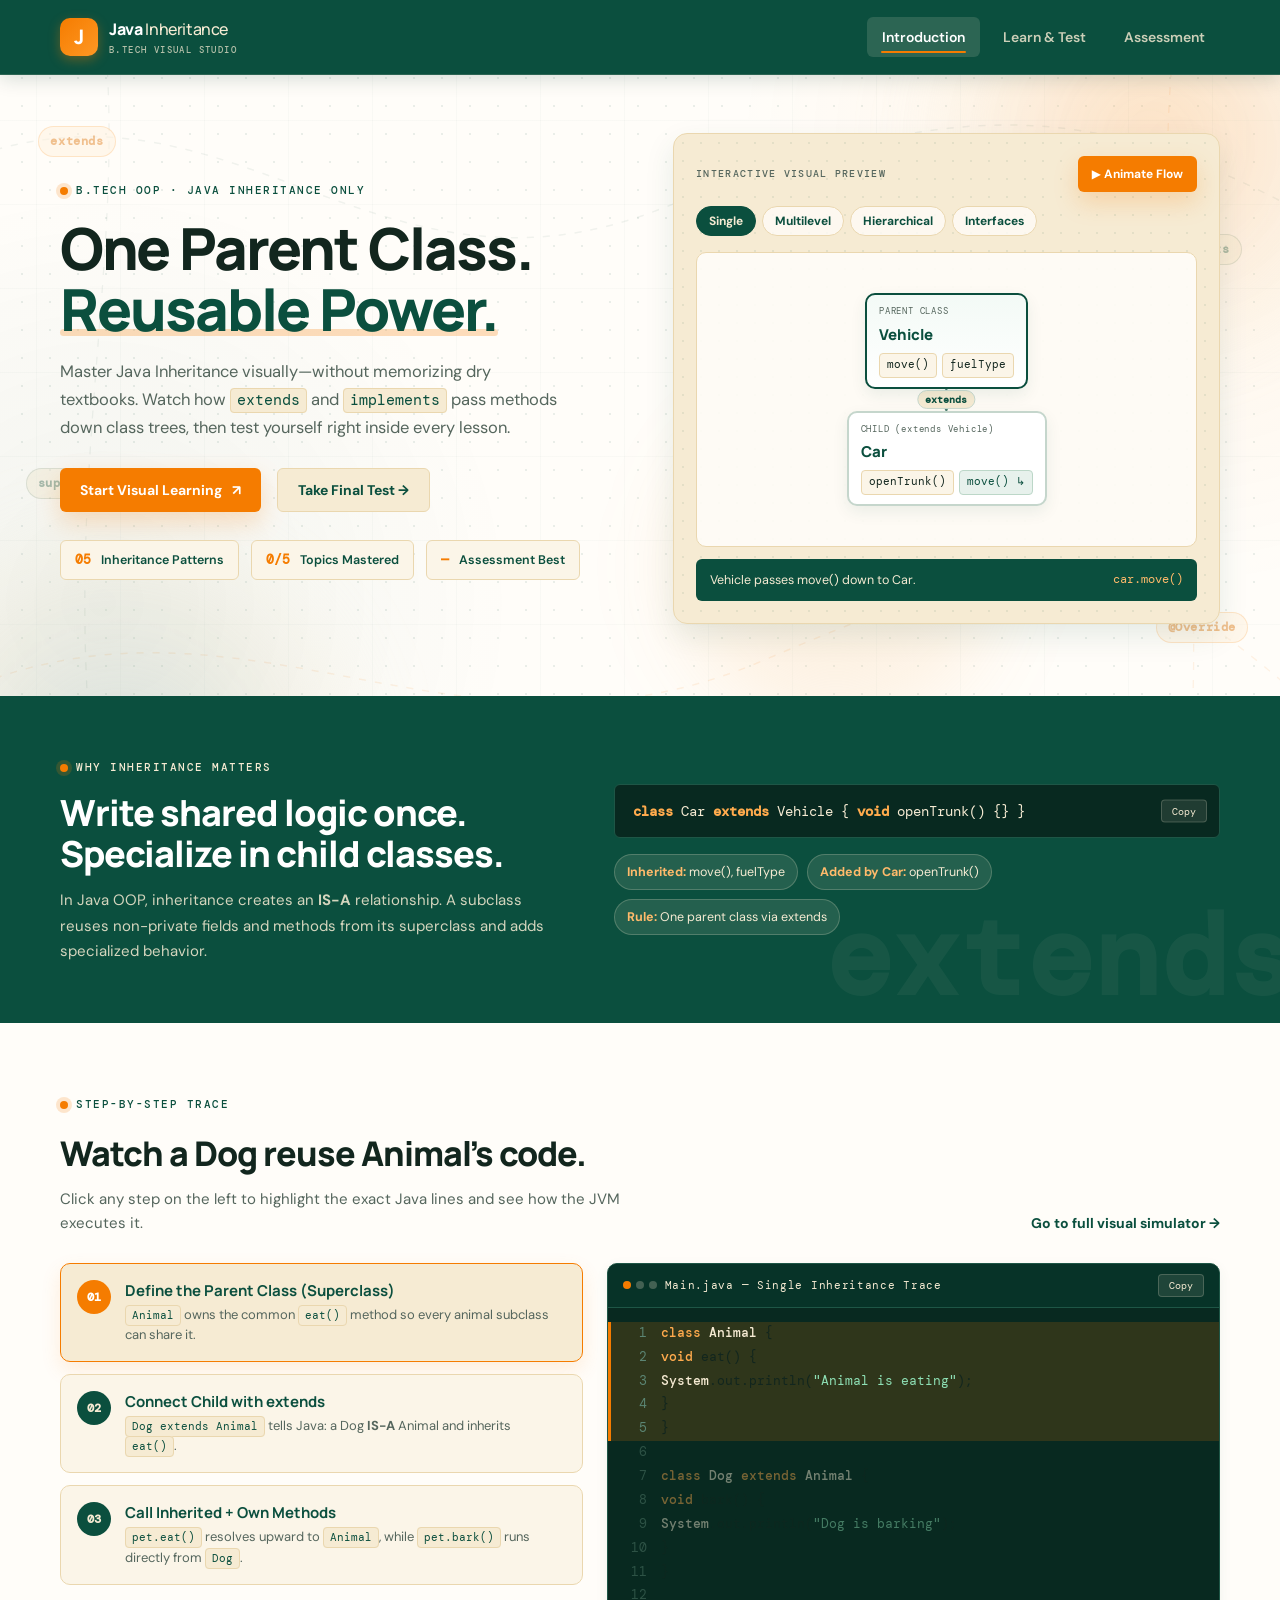
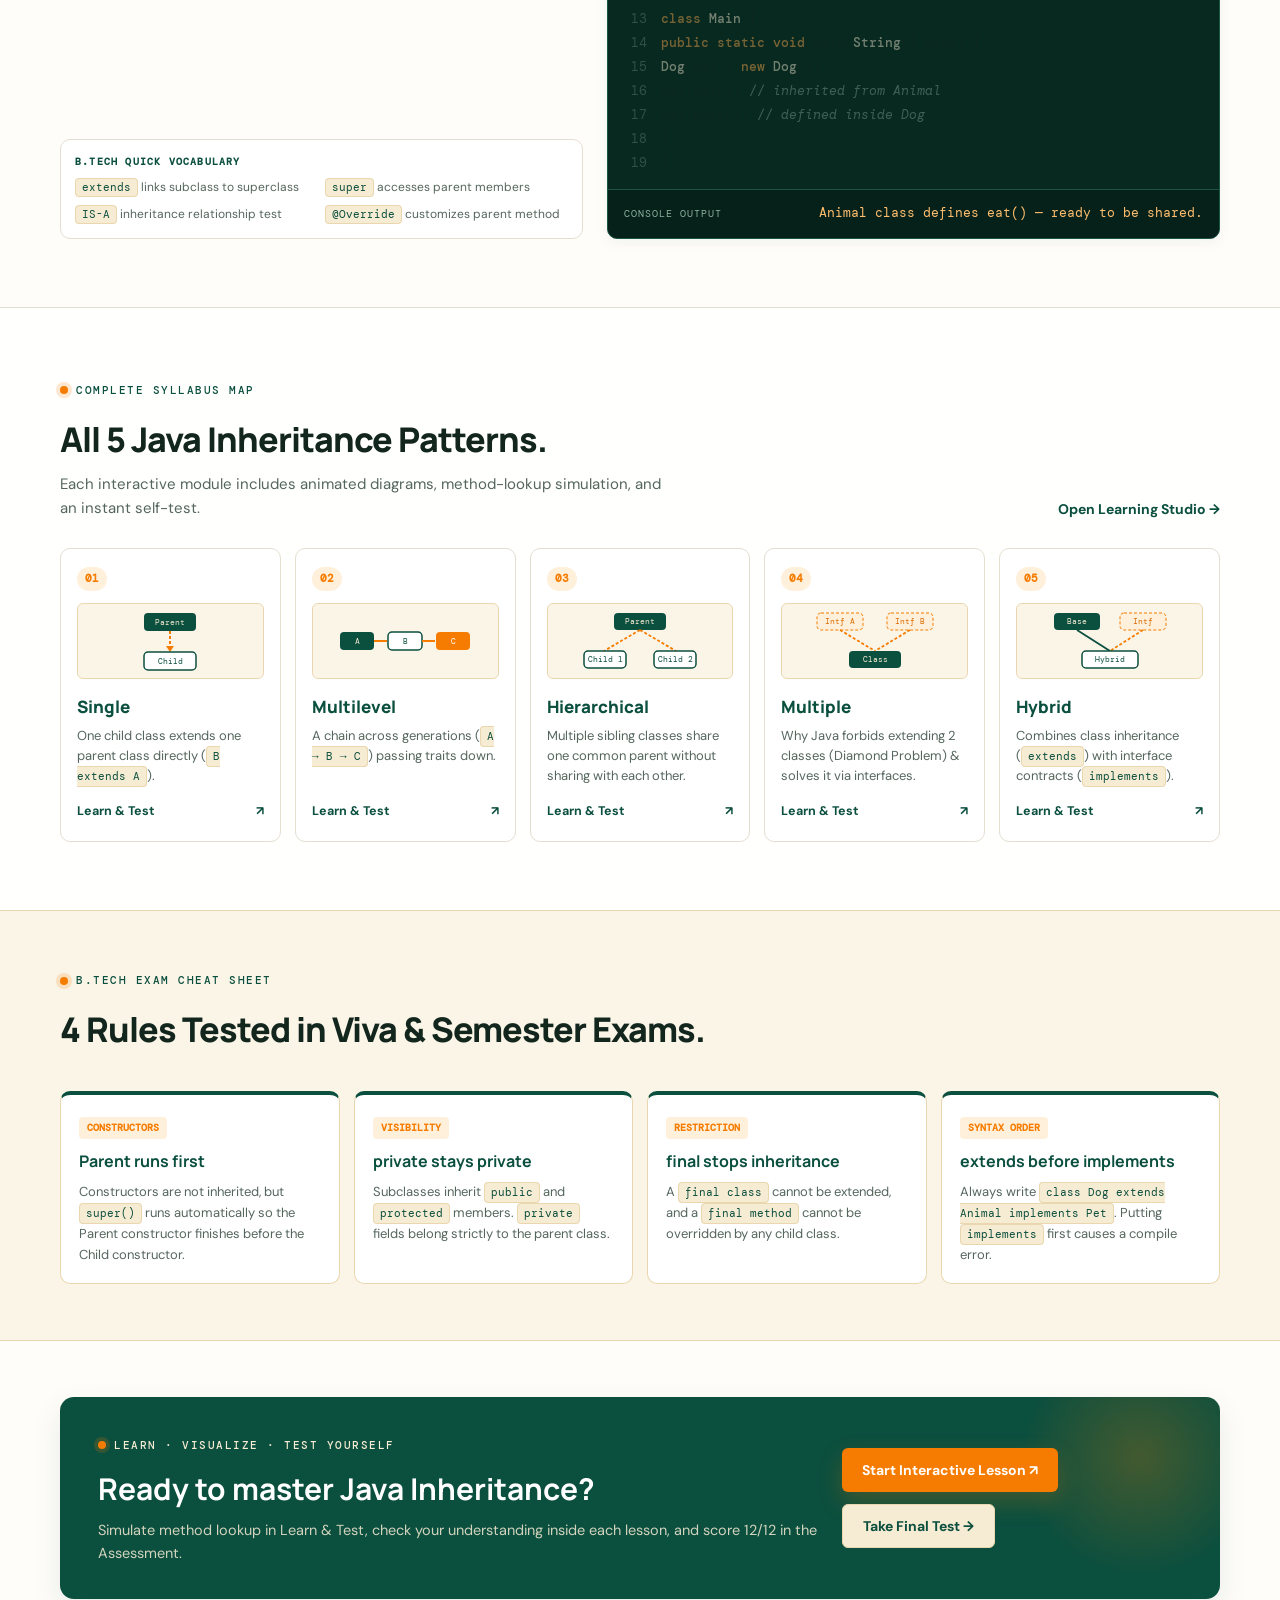
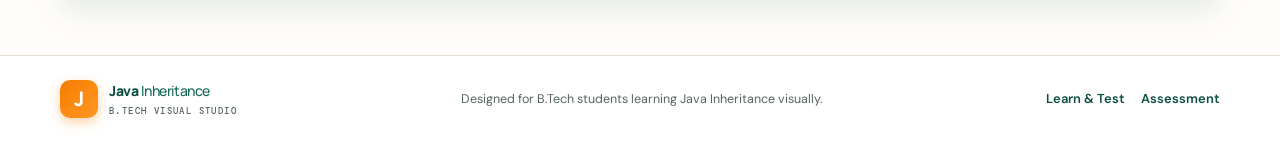
==== commit a3ca20e8: "next" ====
--- a/index.html
+++ b/index.html
@@ -1,34 +1,353 @@
 <!doctype html>
 <html lang="en">
-<head><meta charset="utf-8"><meta name="viewport" content="width=device-width,initial-scale=1"><meta name="theme-color" content="#0b4f3e"><title>Java Inheritance Studio</title><link rel="stylesheet" href="styles.css"><script src="app.js" defer></script></head>
-<body><header class="topbar"><a class="brand" href="index.html"><span class="brand-mark">J</span><span>Java<span class="brand-light">Inheritance</span><small>LEARNING STUDIO</small></span></a><nav><a class="active" href="index.html">Introduction</a><a href="learn.html">Learn</a><a href="assessment.html">Assessment</a></nav><button class="menu-toggle" aria-label="Toggle navigation">☰</button></header>
-<main><section class="hero wrap"><div class="hero-copy"><div class="eyebrow"><i></i> B.TECH · JAVA FUNDAMENTALS</div><h1>One class.<br><em>New possibilities.</em></h1><p class="hero-lead">Start with a simple idea: one class can reuse code from another. Learn each type with everyday examples, small Java programs, and quick questions.</p><div class="hero-actions"><a class="button button-orange" href="learn.html">Start learning <span>↗</span></a><a class="text-link" href="practice.html">Jump to practice <span>→</span></a></div><div class="hero-note"><span class="note-icon">✦</span> A visual guide to 5 inheritance patterns</div></div><div class="hero-visual"><div class="visual-label">THE BIG IDEA <span>01 / 05</span></div><div class="class-card parent-card"><span class="card-type">PARENT CLASS</span><strong>Vehicle</strong><code>move()</code><code>fuelType</code></div><div class="connector"><span>extends</span></div><div class="child-row"><div class="class-card child-card"><span class="card-type">CHILD CLASS</span><strong>Car</strong><code>openTrunk()</code></div><div class="class-card child-card"><span class="card-type">CHILD CLASS</span><strong>Bike</strong><code>kickStart()</code></div></div><div class="visual-caption">Children reuse what the parent already knows.</div><div class="visual-decoration">{ }</div></div></section>
-<section class="intro-band"><div class="wrap band-grid"><div><div class="eyebrow dark-eyebrow">START WITH THE WHY</div><h2>Reuse code.<br>Understand classes.</h2></div><div class="band-copy"><p>Inheritance lets one class take on the fields and methods of another. In Java, the child class uses <code>extends</code> to inherit from a parent class.</p><div class="code-line"><span>class</span> Car <span>extends</span> Vehicle <span>{ }</span><button class="copy-code" aria-label="Copy code">Copy</button></div><p class="small-muted">Think of it like a family: a child gets shared traits, then adds its own.</p></div></div></section>
-<section class="wrap intro-example"><div class="intro-example-heading"><div class="eyebrow"><i></i> YOUR FIRST INHERITANCE EXAMPLE</div><h2>Watch a Dog reuse Animal’s code.</h2><p>You do not need to memorize the code yet. Follow the class names and look for the word <code>extends</code>.</p></div><div class="intro-example-grid"><div class="intro-steps"><div class="intro-step"><span>01</span><div><b>Find the parent class</b><p><code>Animal</code> has an <code>eat()</code> method that can be shared.</p></div></div><div class="intro-step"><span>02</span><div><b>Find the child class</b><p><code>Dog extends Animal</code> means Dog inherits from Animal.</p></div></div><div class="intro-step"><span>03</span><div><b>Use the inherited method</b><p>A Dog object can call <code>eat()</code>, even though eat() is written in Animal.</p></div></div><div class="intro-vocab"><b>Quick vocabulary</b><span><code>class</code> a kind of object</span><span><code>method</code> an action a class can do</span><span><code>object</code> one usable example of a class</span></div></div><div class="intro-code-panel"><div class="intro-code-title"><span>JAVA EXAMPLE</span><span>Single inheritance</span></div><pre><code>class Animal {
-    void eat() {
-        System.out.println("Animal is eating");
-    }
-}
-
-class Dog extends Animal {
-    void bark() {
-        System.out.println("Dog is barking");
-    }
-}
-
-class Main {
-    public static void main(String[] args) {
-        Dog pet = new Dog();
-        pet.eat();
-        pet.bark();
-    }
-}</code></pre><div class="intro-output"><span>PROGRAM OUTPUT</span><pre>Animal is eating
-Dog is barking</pre></div></div></div><div class="intro-tip"><span>REMEMBER</span><p>The arrow points from the child to the parent idea: Dog <code>extends</code> Animal, so Dog can reuse Animal’s methods.</p></div></section><section class="wrap topics-section"><div class="section-heading"><div><div class="eyebrow">YOUR LEARNING PATH</div><h2>Five inheritance topics.</h2></div><a class="text-link" href="learn.html">Explore all topics →</a></div><div class="topic-grid"><a class="topic-card" href="learn.html?topic=single"><span class="topic-num">01</span><span class="topic-icon">↳</span><h3>Single</h3><p>One child inherits from one parent.</p><span class="topic-arrow">↗</span></a><a class="topic-card" href="learn.html?topic=multilevel"><span class="topic-num">02</span><span class="topic-icon">⌁</span><h3>Multilevel</h3><p>A chain of inheritance across levels.</p><span class="topic-arrow">↗</span></a><a class="topic-card" href="learn.html?topic=hierarchical"><span class="topic-num">03</span><span class="topic-icon">⑂</span><h3>Hierarchical</h3><p>Multiple children share one parent.</p><span class="topic-arrow">↗</span></a><a class="topic-card" href="learn.html?topic=multiple"><span class="topic-num">04</span><span class="topic-icon">⤧</span><h3>Multiple</h3><p>What Java supports—and how to model it.</p><span class="topic-arrow">↗</span></a><a class="topic-card" href="learn.html?topic=hybrid"><span class="topic-num">05</span><span class="topic-icon">✣</span><h3>Hybrid</h3><p>A combination of inheritance patterns.</p><span class="topic-arrow">↗</span></a></div></section>
-<section class="cta wrap"><div><div class="eyebrow">READY WHEN YOU ARE</div><h2>Learn it. Try it. Own it.</h2><p>Short lessons, animated examples, practice questions, and a final assessment.</p></div><a class="button button-green" href="practice.html">Try the practice quiz <span>→</span></a></section></main>
-<footer class="footer"><div class="wrap footer-inner"><a class="brand" href="index.html"><span class="brand-mark">J</span><span>Java<span class="brand-light">Inheritance</span><small>LEARNING STUDIO</small></span></a><span>Built for curious Java learners.</span><a href="learn.html">Back to learning ↑</a></div></footer></body></html>
-
-
-
-
-
-
+<head>
+  <meta charset="utf-8">
+  <meta name="viewport" content="width=device-width, initial-scale=1">
+  <meta name="theme-color" content="#0b4f3e">
+  <title>Java Inheritance Studio — Visual B.Tech Learning Lab</title>
+  <link rel="stylesheet" href="styles.css">
+  <script src="shared.js" defer></script>
+  <script src="app.js" defer></script>
+</head>
+<body>
+  <a class="skip-link" href="#main-content">Skip to content</a>
+
+  <header class="topbar">
+    <div class="wrap topbar-inner">
+      <a class="brand" href="index.html">
+        <span class="brand-mark">J</span>
+        <span>
+          Java<span class="brand-light">Inheritance</span>
+          <small>B.TECH VISUAL STUDIO</small>
+        </span>
+      </a>
+      <nav id="primary-nav" aria-label="Main navigation">
+        <a class="active" href="index.html">Introduction</a>
+        <a href="learn.html">Learn &amp; Test</a>
+        <a href="assessment.html">Assessment</a>
+      </nav>
+      <button class="menu-toggle" type="button" aria-label="Toggle navigation" aria-controls="primary-nav">☰</button>
+    </div>
+  </header>
+
+  <main id="main-content">
+    <section class="hero">
+      <div class="wrap hero-grid">
+        <div class="hero-copy reveal is-visible">
+          <div class="eyebrow"><i></i> B.TECH OOP · JAVA INHERITANCE ONLY</div>
+          <h1>One Parent Class.<br><em>Reusable Power.</em></h1>
+          <p class="hero-lead">
+            Master Java Inheritance visually—without memorizing dry textbooks. Watch how
+            <code class="inline-code">extends</code> and <code class="inline-code">implements</code>
+            pass methods down class trees, then test yourself right inside every lesson.
+          </p>
+          <div class="hero-actions">
+            <a class="button button-orange" href="learn.html">Start Visual Learning <span>↗</span></a>
+            <a class="button button-cream" href="assessment.html">Take Final Test →</a>
+          </div>
+          <div class="hero-stats">
+            <div class="hero-stat"><strong>05</strong> Inheritance Patterns</div>
+            <div class="hero-stat"><strong id="home-mastered-count">0/5</strong> Topics Mastered</div>
+            <div class="hero-stat"><strong id="home-best-score">—</strong> Assessment Best</div>
+          </div>
+        </div>
+
+        <div class="hero-stage reveal is-visible" aria-label="Interactive inheritance preview">
+          <div class="hero-stage-head">
+            <span class="aside-label">INTERACTIVE VISUAL PREVIEW</span>
+            <button id="hero-animate-btn" class="button button-orange button-sm" type="button">▶ Animate Flow</button>
+          </div>
+          <div class="hero-tabs" role="tablist" aria-label="Preview inheritance patterns">
+            <button class="hero-tab active" type="button" data-hero-pattern="single">Single</button>
+            <button class="hero-tab" type="button" data-hero-pattern="multilevel">Multilevel</button>
+            <button class="hero-tab" type="button" data-hero-pattern="hierarchical">Hierarchical</button>
+            <button class="hero-tab" type="button" data-hero-pattern="multiple">Interfaces</button>
+          </div>
+          <div class="hero-diagram-box" id="hero-diagram-box">
+            <svg id="hero-sim-svg" class="sim-svg-overlay" aria-hidden="true"></svg>
+            <div id="hero-sim-stage" class="sim-nodes-grid"></div>
+          </div>
+          <div class="hero-trace-bar">
+            <span id="hero-trace-text">Click Animate Flow to watch Vehicle pass move() to Car.</span>
+            <code id="hero-trace-call">car.move()</code>
+          </div>
+        </div>
+      </div>
+    </section>
+
+    <section class="intro-band">
+      <div class="wrap band-grid">
+        <div class="reveal">
+          <div class="eyebrow eyebrow-light"><i></i> WHY INHERITANCE MATTERS</div>
+          <h2>Write shared logic once. Specialize in child classes.</h2>
+          <p class="band-sub">
+            In Java OOP, inheritance creates an <strong>IS-A</strong> relationship. A subclass
+            reuses non-private fields and methods from its superclass and adds specialized behavior.
+          </p>
+        </div>
+        <div class="reveal">
+          <div class="code-line">
+            <span class="kw">class</span> Car <span class="kw">extends</span> Vehicle { <span class="kw">void</span> openTrunk() {} }
+            <button class="copy-code" type="button" aria-label="Copy Java line">Copy</button>
+          </div>
+          <div class="trait-chips">
+            <span class="trait-chip"><strong>Inherited:</strong> move(), fuelType</span>
+            <span class="trait-chip"><strong>Added by Car:</strong> openTrunk()</span>
+            <span class="trait-chip"><strong>Rule:</strong> One parent class via extends</span>
+          </div>
+        </div>
+      </div>
+    </section>
+
+    <section class="walkthrough-section">
+      <div class="wrap">
+        <div class="section-heading reveal">
+          <div>
+            <div class="eyebrow"><i></i> STEP-BY-STEP TRACE</div>
+            <h2>Watch a Dog reuse Animal’s code.</h2>
+            <p>Click any step on the left to highlight the exact Java lines and see how the JVM executes it.</p>
+          </div>
+          <a class="text-link" href="learn.html">Go to full visual simulator →</a>
+        </div>
+
+        <div class="walkthrough-grid">
+          <div class="step-cards reveal">
+            <button class="step-card active" type="button" data-step="0">
+              <span class="step-num">01</span>
+              <div>
+                <b>Define the Parent Class (Superclass)</b>
+                <p><code class="inline-code">Animal</code> owns the common <code class="inline-code">eat()</code> method so every animal subclass can share it.</p>
+              </div>
+            </button>
+            <button class="step-card" type="button" data-step="1">
+              <span class="step-num">02</span>
+              <div>
+                <b>Connect Child with extends</b>
+                <p><code class="inline-code">Dog extends Animal</code> tells Java: a Dog <strong>IS-A</strong> Animal and inherits <code class="inline-code">eat()</code>.</p>
+              </div>
+            </button>
+            <button class="step-card" type="button" data-step="2">
+              <span class="step-num">03</span>
+              <div>
+                <b>Call Inherited + Own Methods</b>
+                <p><code class="inline-code">pet.eat()</code> resolves upward to <code class="inline-code">Animal</code>, while <code class="inline-code">pet.bark()</code> runs directly from <code class="inline-code">Dog</code>.</p>
+              </div>
+            </button>
+
+            <div class="intro-vocab">
+              <div class="intro-vocab-title">B.TECH QUICK VOCABULARY</div>
+              <span><code class="inline-code">extends</code> links subclass to superclass</span>
+              <span><code class="inline-code">super</code> accesses parent members</span>
+              <span><code class="inline-code">IS-A</code> inheritance relationship test</span>
+              <span><code class="inline-code">@Override</code> customizes parent method</span>
+            </div>
+          </div>
+
+          <div class="code-block code-spotlight reveal">
+            <div class="code-head">
+              <span class="code-head-left">
+                <span class="code-dots"><i></i><i></i><i></i></span>
+                Main.java — Single Inheritance Trace
+              </span>
+              <button class="copy-code" type="button" aria-label="Copy example code">Copy</button>
+            </div>
+            <div id="spotlight-code" class="spotlight-lines" aria-label="Java walkthrough code"></div>
+            <div class="console-preview">
+              <span>CONSOLE OUTPUT</span>
+              <pre id="spotlight-output">Animal is eating
+Dog is barking</pre>
+            </div>
+          </div>
+        </div>
+      </div>
+    </section>
+
+    <section class="topics-section">
+      <div class="wrap">
+        <div class="section-heading reveal">
+          <div>
+            <div class="eyebrow"><i></i> COMPLETE SYLLABUS MAP</div>
+            <h2>All 5 Java Inheritance Patterns.</h2>
+            <p>Each interactive module includes animated diagrams, method-lookup simulation, and an instant self-test.</p>
+          </div>
+          <a class="text-link" href="learn.html">Open Learning Studio →</a>
+        </div>
+
+        <div class="topic-grid">
+          <a class="topic-card reveal" data-topic-card="single" href="learn.html?topic=single">
+            <div class="topic-card-top">
+              <span class="topic-num">01</span>
+              <span class="topic-status-pill">✓ Mastered</span>
+            </div>
+            <div class="topic-mini-svg" aria-hidden="true">
+              <svg width="140" height="64" viewBox="0 0 140 64">
+                <rect x="44" y="4" width="52" height="18" rx="4" fill="#0b4f3e"/>
+                <text x="70" y="16" text-anchor="middle" fill="#f6ebd3" font-size="8" font-family="DM Mono,monospace">Parent</text>
+                <line x1="70" y1="22" x2="70" y2="41" stroke="#f57c00" stroke-width="2" stroke-dasharray="3 2"/>
+                <polygon points="70,43 66,37 74,37" fill="#f57c00"/>
+                <rect x="44" y="43" width="52" height="18" rx="4" fill="#ffffff" stroke="#0b4f3e" stroke-width="1.5"/>
+                <text x="70" y="55" text-anchor="middle" fill="#0b4f3e" font-size="8" font-family="DM Mono,monospace">Child</text>
+              </svg>
+            </div>
+            <h3>Single</h3>
+            <p>One child class extends one parent class directly (<code class="inline-code">B extends A</code>).</p>
+            <div class="topic-card-foot"><span>Learn &amp; Test</span><span>↗</span></div>
+          </a>
+
+          <a class="topic-card reveal" data-topic-card="multilevel" href="learn.html?topic=multilevel">
+            <div class="topic-card-top">
+              <span class="topic-num">02</span>
+              <span class="topic-status-pill">✓ Mastered</span>
+            </div>
+            <div class="topic-mini-svg" aria-hidden="true">
+              <svg width="140" height="64" viewBox="0 0 140 64">
+                <rect x="5" y="23" width="34" height="18" rx="4" fill="#0b4f3e"/>
+                <text x="22" y="35" text-anchor="middle" fill="#f6ebd3" font-size="7.5" font-family="DM Mono,monospace">A</text>
+                <line x1="39" y1="32" x2="52" y2="32" stroke="#f57c00" stroke-width="2"/>
+                <rect x="53" y="23" width="34" height="18" rx="4" fill="#ffffff" stroke="#0b4f3e" stroke-width="1.5"/>
+                <text x="70" y="35" text-anchor="middle" fill="#0b4f3e" font-size="7.5" font-family="DM Mono,monospace">B</text>
+                <line x1="87" y1="32" x2="100" y2="32" stroke="#f57c00" stroke-width="2"/>
+                <rect x="101" y="23" width="34" height="18" rx="4" fill="#f57c00"/>
+                <text x="118" y="35" text-anchor="middle" fill="#ffffff" font-size="7.5" font-family="DM Mono,monospace">C</text>
+              </svg>
+            </div>
+            <h3>Multilevel</h3>
+            <p>A chain across generations (<code class="inline-code">A → B → C</code>) passing traits down.</p>
+            <div class="topic-card-foot"><span>Learn &amp; Test</span><span>↗</span></div>
+          </a>
+
+          <a class="topic-card reveal" data-topic-card="hierarchical" href="learn.html?topic=hierarchical">
+            <div class="topic-card-top">
+              <span class="topic-num">03</span>
+              <span class="topic-status-pill">✓ Mastered</span>
+            </div>
+            <div class="topic-mini-svg" aria-hidden="true">
+              <svg width="140" height="64" viewBox="0 0 140 64">
+                <rect x="44" y="4" width="52" height="17" rx="4" fill="#0b4f3e"/>
+                <text x="70" y="15" text-anchor="middle" fill="#f6ebd3" font-size="8" font-family="DM Mono,monospace">Parent</text>
+                <path d="M70 21 L34 42 M70 21 L106 42" stroke="#f57c00" stroke-width="1.8" stroke-dasharray="3 2"/>
+                <rect x="14" y="42" width="42" height="17" rx="4" fill="#ffffff" stroke="#0b4f3e" stroke-width="1.5"/>
+                <text x="35" y="53" text-anchor="middle" fill="#0b4f3e" font-size="7.5" font-family="DM Mono,monospace">Child 1</text>
+                <rect x="84" y="42" width="42" height="17" rx="4" fill="#ffffff" stroke="#0b4f3e" stroke-width="1.5"/>
+                <text x="105" y="53" text-anchor="middle" fill="#0b4f3e" font-size="7.5" font-family="DM Mono,monospace">Child 2</text>
+              </svg>
+            </div>
+            <h3>Hierarchical</h3>
+            <p>Multiple sibling classes share one common parent without sharing with each other.</p>
+            <div class="topic-card-foot"><span>Learn &amp; Test</span><span>↗</span></div>
+          </a>
+
+          <a class="topic-card reveal" data-topic-card="multiple" href="learn.html?topic=multiple">
+            <div class="topic-card-top">
+              <span class="topic-num">04</span>
+              <span class="topic-status-pill">✓ Mastered</span>
+            </div>
+            <div class="topic-mini-svg" aria-hidden="true">
+              <svg width="140" height="64" viewBox="0 0 140 64">
+                <rect x="12" y="4" width="46" height="17" rx="4" fill="#fff0db" stroke="#f57c00" stroke-dasharray="3 2"/>
+                <text x="35" y="15" text-anchor="middle" fill="#d96b00" font-size="7.5" font-family="DM Mono,monospace">Intf A</text>
+                <rect x="82" y="4" width="46" height="17" rx="4" fill="#fff0db" stroke="#f57c00" stroke-dasharray="3 2"/>
+                <text x="105" y="15" text-anchor="middle" fill="#d96b00" font-size="7.5" font-family="DM Mono,monospace">Intf B</text>
+                <path d="M35 21 L70 42 M105 21 L70 42" stroke="#f57c00" stroke-width="1.8" stroke-dasharray="3 2"/>
+                <rect x="44" y="42" width="52" height="17" rx="4" fill="#0b4f3e"/>
+                <text x="70" y="53" text-anchor="middle" fill="#f6ebd3" font-size="8" font-family="DM Mono,monospace">Class</text>
+              </svg>
+            </div>
+            <h3>Multiple</h3>
+            <p>Why Java forbids extending 2 classes (Diamond Problem) &amp; solves it via interfaces.</p>
+            <div class="topic-card-foot"><span>Learn &amp; Test</span><span>↗</span></div>
+          </a>
+
+          <a class="topic-card reveal" data-topic-card="hybrid" href="learn.html?topic=hybrid">
+            <div class="topic-card-top">
+              <span class="topic-num">05</span>
+              <span class="topic-status-pill">✓ Mastered</span>
+            </div>
+            <div class="topic-mini-svg" aria-hidden="true">
+              <svg width="140" height="64" viewBox="0 0 140 64">
+                <rect x="14" y="4" width="46" height="17" rx="4" fill="#0b4f3e"/>
+                <text x="37" y="15" text-anchor="middle" fill="#f6ebd3" font-size="7.5" font-family="DM Mono,monospace">Base</text>
+                <rect x="80" y="4" width="46" height="17" rx="4" fill="#fff0db" stroke="#f57c00" stroke-dasharray="3 2"/>
+                <text x="103" y="15" text-anchor="middle" fill="#d96b00" font-size="7.5" font-family="DM Mono,monospace">Intf</text>
+                <path d="M37 21 L70 42" stroke="#0b4f3e" stroke-width="1.8"/>
+                <path d="M103 21 L70 42" stroke="#f57c00" stroke-width="1.8" stroke-dasharray="3 2"/>
+                <rect x="42" y="42" width="56" height="17" rx="4" fill="#ffffff" stroke="#0b4f3e" stroke-width="1.5"/>
+                <text x="70" y="53" text-anchor="middle" fill="#0b4f3e" font-size="7.5" font-family="DM Mono,monospace">Hybrid</text>
+              </svg>
+            </div>
+            <h3>Hybrid</h3>
+            <p>Combines class inheritance (<code class="inline-code">extends</code>) with interface contracts (<code class="inline-code">implements</code>).</p>
+            <div class="topic-card-foot"><span>Learn &amp; Test</span><span>↗</span></div>
+          </a>
+        </div>
+      </div>
+    </section>
+
+    <section class="rules-section">
+      <div class="wrap">
+        <div class="section-heading reveal">
+          <div>
+            <div class="eyebrow"><i></i> B.TECH EXAM CHEAT SHEET</div>
+            <h2>4 Rules Tested in Viva &amp; Semester Exams.</h2>
+          </div>
+        </div>
+        <div class="rules-grid">
+          <article class="rule-card reveal">
+            <span class="rule-tag">CONSTRUCTORS</span>
+            <h3>Parent runs first</h3>
+            <p>Constructors are not inherited, but <code class="inline-code">super()</code> runs automatically so the Parent constructor finishes before the Child constructor.</p>
+          </article>
+          <article class="rule-card reveal">
+            <span class="rule-tag">VISIBILITY</span>
+            <h3>private stays private</h3>
+            <p>Subclasses inherit <code class="inline-code">public</code> and <code class="inline-code">protected</code> members. <code class="inline-code">private</code> fields belong strictly to the parent class.</p>
+          </article>
+          <article class="rule-card reveal">
+            <span class="rule-tag">RESTRICTION</span>
+            <h3>final stops inheritance</h3>
+            <p>A <code class="inline-code">final class</code> cannot be extended, and a <code class="inline-code">final method</code> cannot be overridden by any child class.</p>
+          </article>
+          <article class="rule-card reveal">
+            <span class="rule-tag">SYNTAX ORDER</span>
+            <h3>extends before implements</h3>
+            <p>Always write <code class="inline-code">class Dog extends Animal implements Pet</code>. Putting <code class="inline-code">implements</code> first causes a compile error.</p>
+          </article>
+        </div>
+      </div>
+    </section>
+
+    <section class="cta-wrap">
+      <div class="wrap">
+        <div class="cta-banner reveal">
+          <div>
+            <div class="eyebrow eyebrow-light"><i></i> LEARN · VISUALIZE · TEST YOURSELF</div>
+            <h2>Ready to master Java Inheritance?</h2>
+            <p>Simulate method lookup in Learn &amp; Test, check your understanding inside each lesson, and score 12/12 in the Assessment.</p>
+          </div>
+          <div class="cta-actions">
+            <a class="button button-orange" href="learn.html">Start Interactive Lesson ↗</a>
+            <a class="button button-cream" href="assessment.html">Take Final Test →</a>
+          </div>
+        </div>
+      </div>
+    </section>
+  </main>
+
+  <footer class="footer">
+    <div class="wrap footer-inner">
+      <a class="brand" href="index.html">
+        <span class="brand-mark">J</span>
+        <span>
+          Java<span class="brand-light">Inheritance</span>
+          <small>B.TECH VISUAL STUDIO</small>
+        </span>
+      </a>
+      <span class="footer-note">Designed for B.Tech students learning Java Inheritance visually.</span>
+      <div class="footer-links">
+        <a href="learn.html">Learn &amp; Test</a>
+        <a href="assessment.html">Assessment</a>
+      </div>
+    </div>
+  </footer>
+</body>
+</html>
--- a/styles.css
+++ b/styles.css
@@ -1,53 +1,2855 @@
-@import url('https://fonts.googleapis.com/css2?family=DM+Mono:wght@400;500&family=DM+Sans:wght@400;500;600;700&family=Manrope:wght@400;500;600;700;800&display=swap');
-:root{--green:#0b4f3e;--cream:#f6ebd3;--orange:#f57c00;--ink:#17241e;--muted:#69756e;--line:#e7e4db;--white:#fffefa;--soft:#f4f5ef}*{box-sizing:border-box}body{margin:0;background:var(--white);color:var(--ink);font-family:'DM Sans',sans-serif}a{color:inherit;text-decoration:none}.wrap{width:min(1120px,calc(100% - 64px));margin:auto}.topbar{height:78px;display:flex;align-items:center;justify-content:space-between;padding:0 max(32px,calc((100vw - 1120px)/2));background:var(--green);color:#fff}.brand{display:flex;align-items:center;gap:10px;font:800 15px Manrope,sans-serif;letter-spacing:-.4px}.brand-mark{width:34px;height:34px;border:1px solid #82a394;border-radius:9px;display:grid;place-items:center;color:#ffd38e;font-size:19px}.brand-light{font-weight:500;color:#cfdfd6;margin-left:3px}.brand small{display:block;font:500 8px 'DM Mono',monospace;letter-spacing:1.4px;color:#b5cbc0;margin-top:2px}.topbar nav{display:flex;gap:30px;font-size:13px;color:#c2d5cc}.topbar nav a{padding:29px 0 26px;border-bottom:2px solid transparent}.topbar nav a:hover,.topbar nav a.active{color:white;border-color:var(--orange)}.menu-toggle{display:none;background:none;color:white;border:0;font-size:22px}.hero{display:grid;grid-template-columns:1fr 1fr;gap:60px;align-items:center;padding-top:80px;padding-bottom:88px}.eyebrow{font:500 10px 'DM Mono',monospace;letter-spacing:1.7px;color:var(--green);display:flex;align-items:center;gap:8px}.eyebrow i{width:7px;height:7px;border-radius:50%;background:var(--orange)}h1,h2,h3,p{margin-top:0}.hero h1,.page-intro h1{font:800 clamp(42px,5.2vw,64px)/1.04 Manrope,sans-serif;letter-spacing:-3px;margin:22px 0 20px}.hero h1 em{font-style:normal;color:var(--green)}.hero-lead{font-size:16px;line-height:1.75;color:#606d65;max-width:470px}.hero-actions{display:flex;align-items:center;gap:25px;margin-top:30px}.button{height:45px;border:0;border-radius:5px;padding:0 18px;display:inline-flex;align-items:center;gap:26px;font:600 13px 'DM Sans',sans-serif;cursor:pointer;transition:transform .18s,background .18s}.button:hover{transform:translateY(-2px)}.button-orange{background:var(--orange);color:#fff}.button-green{background:var(--green);color:white}.button-ghost{border:1px solid var(--line);background:white;color:var(--ink)}.text-link{font-size:13px;font-weight:700;color:var(--green)}.hero-note{margin-top:42px;color:#78827a;font-size:11px}.note-icon{color:var(--orange);margin-right:7px}.hero-visual{height:390px;position:relative;background:var(--cream);border-radius:8px;padding:28px 34px;overflow:hidden}.visual-label,.diagram-label,.aside-label{font:500 9px 'DM Mono',monospace;letter-spacing:1.3px;color:#67766d}.visual-label{display:flex;justify-content:space-between}.visual-label span{color:#a0a090}.class-card{background:white;border:1px solid #e6dfcc;border-radius:6px;padding:15px 18px;box-shadow:0 8px 22px #3e3b2310;position:relative;z-index:1}.parent-card{width:190px;margin:31px auto 0}.card-type{display:block;color:#8c978f;font:500 8px 'DM Mono',monospace;letter-spacing:.8px;margin-bottom:7px}.class-card strong{display:block;font:700 18px Manrope,sans-serif;color:var(--green);margin-bottom:8px}.class-card code{display:inline-block;background:#f3f4ef;padding:4px 6px;border-radius:3px;font:10px 'DM Mono',monospace;color:#59665d;margin-right:4px}.connector{height:46px;display:flex;justify-content:center;align-items:center;position:relative;color:#718078;font:10px 'DM Mono',monospace}.connector:before{content:'';position:absolute;left:50%;top:0;height:46px;border-left:1px dashed #81968a}.connector span{position:relative;background:var(--cream);padding:4px 9px}.child-row{display:flex;gap:18px;justify-content:center}.child-card{width:170px}.visual-caption{font-size:10px;color:#768078;text-align:center;margin-top:17px}.visual-decoration{position:absolute;right:20px;bottom:4px;color:#e9d9b7;font:700 95px 'DM Mono',monospace}.intro-band{background:var(--green);color:#fff;padding:56px 0}.band-grid{display:grid;grid-template-columns:1fr 1.1fr;gap:85px;align-items:center}.dark-eyebrow{color:#bbd0c5}.band-grid h2,.cta h2{font:700 30px/1.2 Manrope,sans-serif;letter-spacing:-1px;margin:15px 0 0}.band-copy p{color:#d3e0d8;font-size:13px;line-height:1.7}.band-copy p:first-child{margin-bottom:17px}.band-copy code{color:#ffd08f;font:12px 'DM Mono',monospace}.code-line{position:relative;background:#073d30;border:1px solid #2a6857;border-radius:4px;padding:15px 84px 15px 17px;color:#ffcf8c;font:12px 'DM Mono',monospace;margin-bottom:14px}.code-line span{color:#a8d3bd}.copy-code{background:none;border:0;color:#7ca891;font:10px 'DM Mono',monospace;cursor:pointer}.code-line .copy-code{position:absolute;right:12px;top:15px}.small-muted{font-size:11px!important;color:#a8c2b4!important;margin-bottom:0}.topics-section{padding-top:74px;padding-bottom:79px}.section-heading{display:flex;justify-content:space-between;align-items:end;margin-bottom:27px}.section-heading h2{font:700 30px Manrope,sans-serif;letter-spacing:-1.1px;margin:10px 0 0}.section-heading .text-link{margin-bottom:6px}.topic-grid{display:grid;grid-template-columns:repeat(5,1fr);gap:12px}.topic-card{position:relative;min-height:194px;padding:18px 16px;background:#fbfaf6;border:1px solid #efede6;border-radius:6px;transition:.2s}.topic-card:hover{transform:translateY(-4px);border-color:#c1d0c8;box-shadow:0 10px 22px #0b4f3e0d}.topic-num{font:10px 'DM Mono',monospace;color:#a3aaa2}.topic-icon{display:block;font-size:22px;color:var(--orange);margin-top:14px}.topic-card h3{font:700 15px Manrope,sans-serif;margin:10px 0 6px}.topic-card p{font-size:11px;color:#758078;line-height:1.55;margin:0;max-width:135px}.topic-arrow{position:absolute;right:14px;bottom:13px;color:var(--green);font-size:14px}.cta{background:var(--cream);border-radius:7px;padding:30px 34px;margin-bottom:68px;display:flex;justify-content:space-between;align-items:center}.cta h2{font-size:24px;margin:8px 0}.cta p{font-size:12px;color:#6d786e;margin:0}.footer{border-top:1px solid var(--line);padding:22px 0}.footer-inner{display:flex;justify-content:space-between;align-items:center}.footer .brand{color:var(--green);font-size:12px}.footer .brand-mark{border-color:#c7d5cd}.footer .brand small{color:#929d95}.footer .brand-light{color:#668173}.footer-inner>span,.footer-inner>a:last-child{font-size:10px;color:#879189}.page-main{padding-top:55px;padding-bottom:78px}.page-intro{display:flex;justify-content:space-between;align-items:end;margin-bottom:33px}.page-intro h1{font-size:44px;margin:15px 0 8px;letter-spacing:-2px}.page-intro p{font-size:13px;color:#707c73;margin:0;max-width:540px;line-height:1.6}.progress-box,.score-card{width:190px;padding:15px 17px;background:#f6f5ef;border:1px solid #ebe9e1;border-radius:5px}.progress-box>span,.score-card>span{font:9px 'DM Mono',monospace;letter-spacing:1px;color:#858e84}.progress-box strong,.score-card strong{display:block;font:700 22px Manrope,sans-serif;color:var(--green);margin:6px 0}.progress-box strong small,.score-card strong small{font-size:12px;color:#89948b;font-weight:500}.progress-track{height:4px;border-radius:4px;background:#dedfd6}.progress-track i{display:block;height:100%;width:20%;background:var(--orange);border-radius:4px}.lesson-layout,.quiz-layout{display:grid;grid-template-columns:220px 1fr;gap:22px;align-items:start}.topic-nav,.quiz-rail{border:1px solid var(--line);border-radius:6px;padding:18px 14px;background:white}.aside-label{display:block;margin:0 5px 15px}.topic-nav>button{width:100%;height:41px;background:transparent;border:0;border-bottom:1px solid #f1f0eb;display:flex;align-items:center;gap:12px;text-align:left;color:#879188;font:10px 'DM Mono',monospace;cursor:pointer}.topic-nav>button span{flex:1;color:#47564d;font:600 12px 'DM Sans',sans-serif}.topic-nav>button b{font-size:14px;font-weight:400;opacity:0}.topic-nav>button.active{color:var(--orange)}.topic-nav>button.active span{color:var(--green)}.topic-nav>button.active b{opacity:1}.sidebar-tip{background:#f6ebd3;padding:13px;border-radius:4px;margin-top:20px}.sidebar-tip span{font:9px 'DM Mono',monospace;letter-spacing:.8px;color:#ae600d}.sidebar-tip p{font-size:10px;color:#6c6e60;line-height:1.6;margin:7px 0 0}.lesson-panel,.quiz-panel{border:1px solid var(--line);border-radius:6px;padding:25px 29px;background:#fff}.lesson-top{display:flex;justify-content:space-between;align-items:start}.lesson-top h2{font:700 26px Manrope,sans-serif;letter-spacing:-.7px;margin:8px 0}.lesson-count{font:10px 'DM Mono',monospace;color:#a2aaa1}.lesson-summary{font-size:13px;color:#6e7970;line-height:1.7;max-width:700px;margin:7px 0 20px}.diagram-box{background:#f6f5ef;border-radius:5px;padding:16px 20px 20px}.diagram-label{margin-bottom:17px}.diagram{min-height:86px;display:flex;justify-content:center;align-items:center;gap:14px;flex-wrap:wrap}.node{min-width:120px;text-align:center;border:1px solid #c8d4cb;background:white;border-radius:4px;padding:11px 13px;font:600 12px Manrope,sans-serif;color:var(--green)}.node span{display:block;font:8px 'DM Mono',monospace;color:#89938a;margin-bottom:4px}.arrow-down{color:var(--orange);font:13px 'DM Mono',monospace;text-align:center}.arrow-stack{display:flex;flex-direction:column;align-items:center;line-height:1.05;color:#82968a;font:10px 'DM Mono',monospace}.arrow-stack small{font-size:8px;color:#b47531}.diagram-multi{display:flex;flex-direction:column;align-items:center;gap:7px}.diagram-children{display:flex;gap:14px}.lesson-details{display:grid;grid-template-columns:.7fr 1.3fr;gap:20px;margin-top:22px}.lesson-details h3{font:700 13px Manrope,sans-serif;margin:0 0 8px}.lesson-details>div:first-child p{font-size:11px;line-height:1.7;color:#718077}.code-wrap{background:#10251d;border-radius:5px;overflow:hidden}.code-heading{display:flex;justify-content:space-between;padding:11px 14px;border-bottom:1px solid #294036;color:#9eb4a7;font:9px 'DM Mono',monospace;letter-spacing:.8px}.code-heading .copy-code{color:#e2b46b}.code-wrap pre{padding:12px 14px;margin:0;overflow:auto;color:#deecd9;font:10px/1.8 'DM Mono',monospace}.lesson-footer{display:flex;justify-content:space-between;align-items:center;margin-top:20px;padding-top:16px;border-top:1px solid #f0eee8}.lesson-footer>span{color:#8a958d;font-size:10px}.lesson-footer .button{height:39px}.score-card{width:160px}.score-card strong{font-size:26px;margin:2px 0}.reset-button{padding:0;border:0;background:none;color:var(--green);font:10px 'DM Sans',sans-serif;cursor:pointer}.quiz-panel{padding:25px 30px}.quiz-meta{display:flex;justify-content:space-between;color:#929c93;font:9px 'DM Mono',monospace;letter-spacing:.8px}.question-topic{color:var(--orange)}.quiz-panel h2{font:700 22px Manrope,sans-serif;margin:17px 0 13px}.question-code{padding:13px 16px;background:#10251d;border-radius:4px;color:#e0ecd9;font:10px/1.8 'DM Mono',monospace;white-space:pre-wrap}.question-prompt{font-size:12px;color:#606e65;margin:18px 0 12px}.answers{display:grid;gap:8px}.answer-option{display:flex;align-items:center;gap:12px;padding:12px;border:1px solid var(--line);border-radius:4px;background:#fff;text-align:left;font:12px 'DM Sans',sans-serif;cursor:pointer;color:#35443b}.answer-option:hover{border-color:#97b1a2;background:#fbfcfa}.answer-option .letter{width:23px;height:23px;border-radius:50%;display:grid;place-items:center;background:#f3f3ed;color:#728078;font:10px 'DM Mono',monospace}.answer-option.selected{border-color:var(--green);background:#f1f6f2}.answer-option.selected .letter{background:var(--green);color:white}.answer-option.correct{border-color:#7db298;background:#edf7f0}.answer-option.wrong{border-color:#e7a175;background:#fff5ed}.feedback{min-height:38px;margin-top:12px;font-size:11px;line-height:1.5;color:#66746b}.feedback.good{color:#27724e}.feedback.bad{color:#b3581f}.quiz-controls{display:flex;justify-content:space-between;padding-top:12px;border-top:1px solid #f0eee8}.quiz-controls .button{height:39px}.quiz-rail>div:not(.sidebar-tip){display:flex;flex-direction:column;gap:6px}.qnav-btn{border:0;background:#fff;text-align:left;padding:9px 7px;color:#89948a;font:10px 'DM Mono',monospace;cursor:pointer}.qnav-btn span{font:600 11px 'DM Sans',sans-serif;color:#46564c;margin-left:9px}.qnav-btn.active{background:#f3f6f1;color:var(--orange);border-radius:4px}.qnav-btn.done:after{content:'✓';float:right;color:#3a8a61}.practice-main{padding-bottom:90px}
-@media(max-width:850px){.hero{gap:28px}.topic-grid{grid-template-columns:repeat(3,1fr)}.lesson-layout,.quiz-layout{grid-template-columns:185px 1fr}.lesson-panel,.quiz-panel{padding:21px}.lesson-details{grid-template-columns:1fr}.lesson-details>div:first-child p{margin-bottom:0}.hero-visual{padding:24px}}
-@media(max-width:650px){.wrap{width:calc(100% - 36px)}.topbar{height:65px;padding:0 18px}.topbar nav{display:none;position:absolute;z-index:4;top:65px;left:0;right:0;background:var(--green);padding:8px 18px 18px;flex-direction:column;gap:0}.topbar nav.open{display:flex}.topbar nav a{padding:12px 0;border:0}.menu-toggle{display:block}.hero{grid-template-columns:1fr;padding-top:52px;padding-bottom:53px;gap:35px}.hero h1{font-size:48px}.hero-visual{height:360px}.intro-band{padding:39px 0}.band-grid{grid-template-columns:1fr;gap:22px}.band-grid h2 br{display:none}.topics-section{padding-top:48px;padding-bottom:48px}.section-heading{align-items:start;gap:14px;flex-direction:column}.section-heading h2{font-size:25px}.topic-grid{grid-template-columns:repeat(2,1fr)}.topic-card{min-height:170px}.topic-card:last-child{grid-column:1/-1}.cta{padding:23px;gap:20px;align-items:start;flex-direction:column;margin-bottom:43px}.footer-inner{gap:15px;flex-wrap:wrap}.footer-inner>span{display:none}.page-main{padding-top:38px;padding-bottom:50px}.page-intro{align-items:start;gap:17px;flex-direction:column}.page-intro h1{font-size:38px}.progress-box,.score-card{width:100%}.lesson-layout,.quiz-layout{grid-template-columns:1fr;gap:13px}.topic-nav{display:grid;grid-template-columns:repeat(5,1fr);gap:2px;padding:12px 8px}.topic-nav .aside-label,.topic-nav .sidebar-tip{grid-column:1/-1}.topic-nav>button{height:auto;min-height:51px;display:flex;flex-direction:column;justify-content:center;gap:3px;border:0;text-align:center;font-size:9px}.topic-nav>button span{font-size:10px}.topic-nav>button b{display:none}.topic-nav .sidebar-tip{margin-top:8px}.lesson-panel,.quiz-panel{padding:18px 15px}.lesson-top h2{font-size:22px}.lesson-summary{font-size:12px}.diagram-box{padding:14px 10px}.diagram{gap:8px}.node{min-width:99px;padding:9px 7px;font-size:10px}.diagram-children{gap:6px}.lesson-footer{align-items:start;gap:12px;flex-direction:column}.quiz-rail{padding:12px}.quiz-rail>div:not(.sidebar-tip){display:grid;grid-template-columns:repeat(5,1fr)}.qnav-btn{text-align:center;padding:7px 2px}.qnav-btn span{display:block;margin:5px 0 0;font-size:9px}.qnav-btn.done:after{display:none}.quiz-rail .sidebar-tip{margin-top:10px}.quiz-meta{font-size:8px}.quiz-panel h2{font-size:19px}.hero-actions{gap:14px}.hero-actions .button{gap:14px}}
-/* Visual motion layer */
-@keyframes rise-in{from{opacity:0;transform:translateY(16px) scale(.97)}to{opacity:1;transform:translateY(0) scale(1)}}
-@keyframes draw-line{from{transform:scaleY(0);opacity:.2}to{transform:scaleY(1);opacity:1}}
-@keyframes drift{0%,100%{transform:translateY(0)}50%{transform:translateY(-7px)}}
-@keyframes glow-pulse{0%,100%{box-shadow:0 0 0 0 #f57c0022}50%{box-shadow:0 0 0 8px #f57c0008}}
-@keyframes dash-flow{to{stroke-dashoffset:-18}}
-.hero-copy{animation:rise-in .7s both}.hero-visual{animation:rise-in .85s .12s both}.parent-card{animation:drift 4s ease-in-out infinite}.child-card:first-child{animation:drift 4s .45s ease-in-out infinite}.child-card:last-child{animation:drift 4s .9s ease-in-out infinite}.connector:before{transform-origin:top;animation:draw-line .7s .3s both}.topic-card{animation:rise-in .45s both}.topic-card:nth-child(2){animation-delay:.06s}.topic-card:nth-child(3){animation-delay:.12s}.topic-card:nth-child(4){animation-delay:.18s}.topic-card:nth-child(5){animation-delay:.24s}.node{position:relative;animation:rise-in .5s both;transition:transform .2s,box-shadow .2s,border-color .2s}.node:hover{transform:translateY(-3px);border-color:var(--orange);box-shadow:0 8px 20px #0b4f3e14}.diagram .node:nth-child(1),.diagram-multi>.node:first-child{animation-delay:.06s}.diagram .node:nth-child(2),.diagram-multi>.node:nth-child(2){animation-delay:.16s}.diagram .node:nth-child(3),.diagram-children .node:first-child{animation-delay:.26s}.diagram-children .node:last-child{animation-delay:.34s}.arrow-stack,.arrow-down{color:var(--orange);animation:glow-pulse 2s ease-in-out infinite;transform-origin:center}.diagram .arrow-stack{animation:rise-in .5s .12s both,glow-pulse 2s 1s infinite}.diagram-multi .arrow-stack,.diagram-multi .arrow-down{animation:glow-pulse 2s ease-in-out infinite}.diagram-box{overflow:hidden;position:relative}.diagram-box:after{content:'';position:absolute;width:220px;height:220px;border:1px solid #0b4f3e0b;border-radius:50%;right:-85px;top:-130px;pointer-events:none}.diagram-label{position:relative;z-index:1}.lesson-panel,.quiz-panel{animation:rise-in .4s both}.answer-option{transition:transform .16s,border-color .16s,background .16s}.answer-option:hover{transform:translateX(3px)}.answer-option.selected .letter{animation:rise-in .2s}.feedback{transition:color .2s}.progress-track i{transition:width .5s ease}.question-code{position:relative}.question-code:before{content:'JAVA';position:absolute;right:12px;top:8px;color:#6e8878;font:8px 'DM Mono',monospace;letter-spacing:1px}.class-card{transition:transform .2s,box-shadow .2s}.class-card:hover{transform:translateY(-3px);box-shadow:0 12px 25px #3e3b2318}.topic-icon{transition:transform .25s}.topic-card:hover .topic-icon{transform:translateX(4px) rotate(-8deg)}
-@media (prefers-reduced-motion:reduce){*,*::before,*::after{animation-duration:.01ms!important;animation-iteration-count:1!important;scroll-behavior:auto!important;transition-duration:.01ms!important}}
-/* Small visual polish for the animated lesson map */
-.motion-key{float:right;font:8px 'DM Mono',monospace;letter-spacing:.3px;color:#98a198}.motion-key:first-letter{color:var(--orange)}
-.lesson-refresh{animation:none!important}.lesson-refresh .node{animation:rise-in .48s both}.lesson-refresh .node:nth-child(2){animation-delay:.12s}.lesson-refresh .node:nth-child(3){animation-delay:.22s}.lesson-refresh .diagram-multi .node:nth-child(4){animation-delay:.3s}.motion-key{white-space:nowrap}@media(max-width:650px){.motion-key{display:block;float:none;margin-top:8px}}
-/* First-year teaching layout */
-.beginner-lesson{display:grid;grid-template-columns:1fr 1fr;gap:10px;margin:14px 0 20px}.beginner-lesson>div{padding:12px 14px;background:#f6f5ef;border-left:3px solid var(--orange);border-radius:3px}.beginner-lesson>div:last-child{border-left-color:var(--green)}.beginner-lesson span,.expected-output>span{font:9px 'DM Mono',monospace;letter-spacing:1px;color:#78857b}.beginner-lesson p{font-size:12px;line-height:1.6;color:#46564c;margin:6px 0 0}.lesson-summary{font-size:14px!important;color:#35473d!important;background:#f5f8f4;padding:14px 16px;border-left:3px solid var(--green);border-radius:3px;max-width:none!important}.lesson-details{grid-template-columns:.6fr 1.4fr}.lesson-details>div:first-child{background:#fff9ee;border-radius:4px;padding:14px}.lesson-details>div:first-child h3:before{content:'✓';display:inline-grid;place-items:center;width:20px;height:20px;background:#f9e2c4;color:#ad5b0b;border-radius:50%;margin-right:7px;font-size:11px}.lesson-details>div:first-child p{font-size:12px;color:#546359}.code-wrap pre{font-size:11px;line-height:1.85}.expected-output{grid-column:2;background:#f2f6f2;border:1px solid #dce8de;border-radius:4px;margin-top:-14px;padding:11px 14px}.expected-output pre{font:11px/1.6 'DM Mono',monospace;color:var(--green);white-space:pre-wrap;margin:7px 0 0}.quiz-panel h2{font-size:20px}.answer-option{font-size:13px;padding:13px}.feedback{font-size:12px}.lesson-note{font-size:12px}
-@media(max-width:650px){.beginner-lesson{grid-template-columns:1fr}.lesson-details{grid-template-columns:1fr}.expected-output{grid-column:1;margin-top:0}.lesson-summary{font-size:13px!important}}
-/* Code studio and student assessment */
-.level-picker,.guided-card,.editor-card,.output-card,.assessment-sidebar,.assessment-panel,.results-panel{border:1px solid var(--line);border-radius:7px;background:#fff}.level-picker{padding:19px 22px;display:flex;align-items:center;justify-content:space-between;gap:24px;margin:30px 0 18px}.level-picker .aside-label{margin:0}.level-picker p{font-size:11px;color:#7a857d;margin:7px 0 0}.level-buttons{display:flex;gap:7px}.level-buttons button{border:1px solid #e7e9e1;border-radius:5px;background:#fff;padding:9px 12px;text-align:left;color:#425148;font:600 11px 'DM Sans',sans-serif;cursor:pointer;min-width:142px}.level-buttons button b{color:var(--orange);font:10px 'DM Mono',monospace;margin-right:6px}.level-buttons button small{display:block;font:10px 'DM Sans',sans-serif;color:#89938b;padding:5px 0 0 24px}.level-buttons button.selected{border-color:#76a18c;background:#f2f7f2}.guided-card{padding:22px 25px;background:#fbfaf6}.guided-heading{display:flex;justify-content:space-between;align-items:start}.guided-heading h2,.challenge-heading h2{font:700 21px Manrope,sans-serif;letter-spacing:-.5px;margin:8px 0 0}.guide-count{font:9px 'DM Mono',monospace;color:#849087}.guided-stage{height:180px;display:grid;grid-template-columns:1fr 110px 1fr;align-items:center;justify-items:center;position:relative;margin:12px auto 4px;max-width:690px}.guide-class{width:180px;background:white;border:1px solid #dce5dd;border-radius:7px;padding:14px 17px;box-shadow:0 5px 14px #0b4f3e0c;z-index:1}.guide-class span{display:block;font:9px 'DM Mono',monospace;letter-spacing:.7px;color:#8a968d}.guide-class b{display:block;color:var(--green);font:700 18px Manrope,sans-serif;margin:7px 0}.guide-class code{display:inline-block;padding:4px 7px;border-radius:3px;background:#f2f4ef;color:#46574c;font:10px 'DM Mono',monospace}.guide-class small{display:block;color:#d8750a;font:9px 'DM Mono',monospace;margin-top:7px;min-height:11px}.guide-arrow{display:flex;flex-direction:column;align-items:center;width:100%;position:relative;color:#7d8d82;font:10px 'DM Mono',monospace}.guide-arrow:before{content:'';height:1px;width:70%;background:#9bad9f;position:absolute;top:8px}.guide-arrow i{position:absolute;width:9px;height:9px;background:var(--orange);border-radius:50%;top:4px;left:13%;opacity:0;transition:left .6s ease,opacity .2s}.guided-card.revealed .guide-arrow i{left:78%;opacity:1}.guide-arrow span{position:relative;background:#fbfaf6;padding:0 7px;margin-top:18px}.guide-explain{position:absolute;bottom:5px;left:0;right:0;text-align:center;color:#66756b;font-size:12px}.guide-controls{border-top:1px solid #ecebe3;padding-top:15px;display:flex;justify-content:space-between;align-items:center}.guide-controls .button{height:37px;font-size:11px}.guide-controls button:disabled{opacity:.4;cursor:default;transform:none}.guide-dots{display:flex;gap:7px}.guide-dots button{width:8px;height:8px;border:0;border-radius:50%;background:#d8ddd5;padding:0;cursor:pointer}.guide-dots button.active{background:var(--orange);box-shadow:0 0 0 4px #f57c001c}.challenge-heading{display:flex;justify-content:space-between;align-items:end;margin:36px 0 15px}.challenge-heading h2{font-size:23px}.challenge-heading p{font-size:12px;color:#718077;margin:7px 0 0;max-width:650px;line-height:1.55}.challenge-tools{display:flex;align-items:center;gap:10px}.challenge-tools select{padding:9px 10px;border:1px solid var(--line);border-radius:4px;background:white;color:#445249;font:11px 'DM Sans',sans-serif}.challenge-status{padding:7px 9px;border-radius:20px;background:#f3f1e9;color:#879087;font:9px 'DM Mono',monospace;white-space:nowrap}.challenge-status.passed{color:#287048;background:#e8f4eb}.studio-grid{display:grid;grid-template-columns:1.15fr .85fr;gap:14px}.editor-card,.output-card{overflow:hidden}.editor-toolbar,.output-tabs{height:43px;background:#f6f6f1;border-bottom:1px solid #e9e8e1;padding:0 14px;display:flex;align-items:center;justify-content:space-between}.editor-toolbar>div{font:11px 'DM Mono',monospace;color:#4d5d52}.editor-toolbar>div>b{color:var(--orange);font-size:15px;margin-right:6px}.editor-toolbar>div>span{font:9px 'DM Sans',sans-serif;color:#89958c;margin-left:10px}.editor-toolbar .reset-button{color:#64736a}.editor-wrap{display:grid;grid-template-columns:38px 1fr;height:320px;background:#10251d;color:#deecd9;overflow:hidden}.line-numbers{padding:14px 8px 14px 0;text-align:right;white-space:pre;font:11px/1.6 'DM Mono',monospace;color:#607a69;background:#0b1f17;overflow:hidden;user-select:none}.editor-wrap textarea{width:100%;height:100%;resize:none;border:0;outline:none;background:transparent;color:#e4eddf;padding:14px;font:11px/1.6 'DM Mono',monospace;tab-size:4;white-space:pre;overflow:auto}.editor-wrap textarea:focus{box-shadow:inset 0 0 0 1px #ffffff10}.editor-actions{display:flex;align-items:center;gap:12px;padding:12px 14px;border-top:1px solid #e9e8e1}.editor-actions .button{height:38px}.editor-actions>span{font-size:9px;color:#879189}.output-tabs{justify-content:start;gap:20px}.output-tabs button{height:100%;border:0;border-bottom:2px solid transparent;background:none;color:#8d978d;font:9px 'DM Mono',monospace;cursor:pointer}.output-tabs button.active{color:var(--green);border-color:var(--orange)}.output-tabs button span{color:var(--orange);margin-left:3px}.output-body,.test-body{min-height:330px;padding:16px}.output-placeholder{min-height:280px;display:flex;flex-direction:column;justify-content:center;align-items:center;text-align:center;color:#9aa49c}.output-placeholder>span{font-size:23px;color:#c0c8be;margin-bottom:10px}.output-placeholder>b{font-size:12px;font-weight:500;color:#718077}.output-placeholder p{font-size:10px;margin:7px 0 0}.spinner{width:23px;height:23px;border:2px solid #dce5dd;border-top-color:var(--orange);border-radius:50%;animation:spin .8s linear infinite}@keyframes spin{to{transform:rotate(360deg)}}.run-result{font-size:11px;color:#59675f}.run-result>b{display:block;margin-bottom:12px}.run-pass>b{color:#28734a}.run-fail>b{color:#bb5e28}.run-result pre{background:#f5f6f1;padding:12px;border-radius:4px;white-space:pre-wrap;font:11px/1.6 'DM Mono',monospace;color:#293a30}.run-error{color:#b6522a;font-size:10px;white-space:pre-wrap}.runner-help{padding:10px;background:#fff8ea;border-radius:4px;color:#7d6948;font-size:10px;line-height:1.6}.runner-help code{font:10px 'DM Mono',monospace}.hidden{display:none!important}.test-case{display:flex;align-items:start;gap:10px;padding:10px 0;border-bottom:1px solid var(--line)}.test-icon{color:var(--orange)}.test-case div{flex:1}.test-case b{display:block;font-size:11px}.test-case code{display:block;color:var(--green);font:10px/1.6 'DM Mono',monospace;white-space:pre-wrap;margin-top:5px}.test-result{font:9px 'DM Mono',monospace;color:#869187}.next-step-strip{display:flex;gap:17px;align-items:center;padding:15px 17px;margin-top:14px;background:#f6ebd3;border-radius:5px}.next-step-strip>span{font:9px 'DM Mono',monospace;letter-spacing:.8px;color:#a45d14;white-space:nowrap}.next-step-strip p{font-size:11px;color:#686a5c;margin:0;flex:1}.next-step-strip p:not(.shown){filter:blur(4px);user-select:none}.next-step-strip p.shown{filter:none}.next-step-strip button{border:0;background:none;color:var(--green);font:600 10px 'DM Sans',sans-serif;cursor:pointer;white-space:nowrap}.studio-page{padding-bottom:65px}.assessment-layout{display:grid;grid-template-columns:205px 1fr;gap:15px}.assessment-sidebar{padding:17px}.assessment-dots{display:grid;grid-template-columns:repeat(5,1fr);gap:7px}.assessment-dots button{width:30px;height:30px;border:1px solid #e5e7df;background:white;border-radius:50%;font:10px 'DM Mono',monospace;color:#859188;cursor:pointer}.assessment-dots button.active{background:var(--green);color:white;border-color:var(--green)}.assessment-dots button.answered:not(.active){border-color:#93b19e;color:var(--green)}.assess-tip{margin-top:22px;padding:12px;background:#f6ebd3;border-radius:4px}.assess-tip b{font:600 10px 'DM Sans',sans-serif;color:#97601e}.assess-tip p{font-size:10px;line-height:1.6;color:#736b58;margin:7px 0 0}.assessment-panel{padding:25px 30px}.assessment-meta{display:flex;justify-content:space-between;font:9px 'DM Mono',monospace;letter-spacing:.7px;color:#879189}.assessment-meta span:first-child{color:var(--orange)}.assess-progress{height:4px;background:#eff0ea;margin:13px 0 21px;border-radius:4px}.assess-progress i{display:block;height:100%;background:var(--orange);border-radius:4px;transition:width .3s}.assessment-panel h2{font:700 20px/1.4 Manrope,sans-serif;margin:0 0 16px}.assessment-code{font:11px/1.7 'DM Mono',monospace;color:#dcebdc;background:#10251d;padding:13px;border-radius:4px;white-space:pre-wrap;margin:0 0 15px}.assessment-panel .quiz-controls{margin-top:20px}.results-panel{display:grid;grid-template-columns:.7fr 1.3fr;gap:30px;padding:27px;margin-top:16px;background:#f8f8f3}.results-score{background:var(--green);color:white;padding:24px;border-radius:5px}.results-score>span{font:9px 'DM Mono',monospace;letter-spacing:1px;color:#bbd0c5}.results-score strong{display:block;font:800 38px Manrope,sans-serif;margin:10px 0}.results-score p{font-size:12px;line-height:1.6;color:#d7e4dc}.results-analysis h2{font:700 18px Manrope,sans-serif;margin:2px 0 15px}.analysis-row{display:grid;grid-template-columns:130px 1fr 35px 52px;align-items:center;gap:9px;padding:9px 0;border-bottom:1px solid #e7e8e0;font-size:10px;color:#55645b}.analysis-row>b{font:10px 'DM Mono',monospace}.analysis-row em{font:9px 'DM Sans',sans-serif;color:#ad652a;font-style:normal}.analysis-row em.mastered{color:#37774e}.analysis-track{height:6px;background:#e8eae3;border-radius:5px}.analysis-track i{display:block;height:100%;background:var(--orange);border-radius:5px}.results-analysis .button{margin-top:17px}.local-progress-note{padding:13px;margin-top:15px;background:#f3f5f0;border-radius:4px;color:#718077;font-size:10px}
-@media(max-width:850px){.level-picker{align-items:start;flex-direction:column}.level-buttons{width:100%}.level-buttons button{flex:1;min-width:0}.studio-grid{grid-template-columns:1fr}.output-body,.test-body{min-height:220px}.output-placeholder{min-height:180px}.assessment-layout{grid-template-columns:1fr}.assessment-dots{grid-template-columns:repeat(10,1fr)}.results-panel{grid-template-columns:1fr 1.5fr}}
-@media(max-width:650px){.level-picker{padding:15px}.level-buttons{flex-direction:column}.level-buttons button small{display:inline;margin-left:5px;padding:0}.guided-card{padding:17px 14px}.guided-heading h2{font-size:18px}.guided-stage{grid-template-columns:1fr 60px 1fr;height:155px}.guide-class{width:min(100%,145px);padding:11px}.guide-class b{font-size:15px}.guide-explain{font-size:10px;bottom:2px}.guide-controls .button{padding:0 10px;gap:5px;font-size:10px}.challenge-heading{align-items:start;flex-direction:column;gap:12px}.challenge-tools{width:100%;justify-content:space-between}.challenge-tools select{max-width:70%}.editor-wrap{height:300px}.editor-actions>span{font-size:8px}.next-step-strip{gap:9px;flex-wrap:wrap}.next-step-strip p{min-width:65%}.assessment-panel{padding:19px 14px}.assessment-dots{grid-template-columns:repeat(5,1fr)}.results-panel{grid-template-columns:1fr;padding:16px}.analysis-row{grid-template-columns:100px 1fr 30px 48px;gap:6px}.assessment-meta{font-size:8px}}
-.live-map-card{margin-top:14px;padding:20px 22px;border:1px solid var(--line);border-radius:7px;background:#fff}.live-map-head{display:flex;justify-content:space-between;align-items:start}.live-map-head h2{font:700 19px Manrope,sans-serif;margin:6px 0 0;letter-spacing:-.4px}.live-pill{display:flex;align-items:center;gap:6px;font:8px 'DM Mono',monospace;letter-spacing:.5px;color:#587568;background:#eff5ef;border-radius:12px;padding:7px 9px}.live-pill i{width:6px;height:6px;border-radius:50%;background:#4c9b69;box-shadow:0 0 0 3px #4c9b6920;animation:glow-pulse 2s infinite}.live-map-help{font-size:11px;color:#748078;margin:10px 0 14px}.live-map-help code{font:10px 'DM Mono',monospace;color:var(--green);background:#eff4ef;padding:2px 4px;border-radius:2px}.live-map{display:flex;flex-wrap:wrap;justify-content:center;align-items:center;gap:12px;min-height:100px;padding:14px;background:#f5f6f0;border-radius:5px}.map-pair{display:flex;align-items:center;gap:9px;animation:rise-in .3s both}.map-node{min-width:130px;max-width:210px;border:1px solid #d6e0d6;border-radius:5px;background:white;padding:9px 12px;text-align:left;cursor:pointer;transition:transform .18s,border-color .18s,box-shadow .18s}.map-node:hover,.map-node.active{transform:translateY(-2px);border-color:#6a9b7e;box-shadow:0 5px 12px #0b4f3e12}.map-node.interface-node{border-style:dashed;border-color:#e3b578}.map-node small{display:block;font:8px 'DM Mono',monospace;letter-spacing:.8px;color:#929c92}.map-node b{display:block;color:var(--green);font:700 14px Manrope,sans-serif;margin:4px 0}.map-node span{display:block;font:9px 'DM Mono',monospace;color:#8a948c;white-space:nowrap;overflow:hidden;text-overflow:ellipsis}.map-link{display:flex;flex-direction:column;align-items:center;gap:2px;color:#bb6a18;font:8px 'DM Mono',monospace;white-space:nowrap}.map-link b{font-size:16px;font-weight:400;line-height:12px;animation:arrow-bob 1s ease-in-out infinite}@keyframes arrow-bob{50%{transform:translateX(4px)}}.map-empty{font-size:11px;color:#8b968d}.live-map-detail{margin-top:10px;min-height:37px;padding:10px 12px;background:#f8f8f3;border-radius:4px;color:#65736a;font-size:10px;line-height:1.5}.test-passed{color:#318357}.live-map-card{animation:rise-in .35s both}
-@media(max-width:650px){.live-map-card{padding:16px 13px}.live-map-head{gap:10px}.live-map-head h2{font-size:16px}.live-pill{font-size:7px}.live-map{gap:7px;padding:9px}.map-pair{gap:5px}.map-node{min-width:90px;padding:8px}.map-node b{font-size:11px}.map-link{font-size:7px}}
-/* Larger, easier-to-read type and icons */
-body{font-size:17px}.topbar nav{font-size:15px}.brand{font-size:16px}.brand-mark{width:40px;height:40px;font-size:22px}.brand small{font-size:9px}.eyebrow{font-size:11px}.hero-lead{font-size:17px;line-height:1.75}.hero-note{font-size:12px}.note-icon{font-size:15px}.button{font-size:14px;min-height:47px}.text-link{font-size:14px}.class-card strong{font-size:20px}.class-card code{font-size:11px}.visual-label,.card-type{font-size:9px}.visual-caption{font-size:11px}.band-copy p{font-size:14px}.band-copy code,.code-line{font-size:13px}.small-muted{font-size:12px!important}.section-heading h2{font-size:32px}.topic-num{font-size:11px}.topic-icon{font-size:28px}.topic-card h3{font-size:17px}.topic-card p{font-size:13px;line-height:1.6}.topic-arrow{font-size:17px}.cta h2{font-size:26px}.cta p{font-size:13px}.footer-inner>span,.footer-inner>a:last-child{font-size:11px}.footer .brand{font-size:13px}.page-intro h1{font-size:46px}.page-intro p{font-size:15px;line-height:1.7}.progress-box>span,.score-card>span{font-size:10px}.progress-box strong{font-size:24px}.aside-label{font-size:10px}.topic-nav>button{font-size:11px}.topic-nav>button span{font-size:14px}.sidebar-tip span,.assess-tip b{font-size:10px}.sidebar-tip p,.assess-tip p{font-size:12px;line-height:1.6}.lesson-top h2{font-size:28px}.lesson-summary{font-size:15px!important;line-height:1.75}.diagram-label{font-size:10px}.node{font-size:14px;padding:12px 15px}.node span{font-size:9px}.lesson-details h3{font-size:15px}.lesson-details>div:first-child p{font-size:13px;line-height:1.7}.code-wrap pre,.question-code,.assessment-code{font-size:12px;line-height:1.8}.code-heading,.copy-code{font-size:10px}.lesson-footer>span{font-size:11px}.quiz-meta,.assessment-meta,.lesson-count{font-size:10px}.quiz-panel h2,.assessment-panel h2{font-size:22px}.question-prompt{font-size:14px}.answer-option{font-size:14px;line-height:1.5;padding:14px}.answer-option .letter{width:26px;height:26px;font-size:11px}.feedback{font-size:13px;line-height:1.6}.qnav-btn{font-size:11px}.qnav-btn span{font-size:12px}.page-intro .score-card strong{font-size:29px}.reset-button{font-size:11px}.level-picker p{font-size:13px}.level-buttons button{font-size:13px}.level-buttons button small{font-size:11px}.guided-heading h2,.challenge-heading h2{font-size:23px}.guide-count,.live-pill{font-size:10px}.guide-class{padding:16px 18px}.guide-class span{font-size:10px}.guide-class b{font-size:20px}.guide-class code{font-size:11px}.guide-class small{font-size:10px}.guide-explain{font-size:13px}.guide-controls .button{font-size:12px}.challenge-heading p{font-size:14px}.challenge-status{font-size:10px}.challenge-tools select{font-size:12px}.editor-toolbar>div{font-size:12px}.editor-toolbar>div>span{font-size:10px}.editor-wrap textarea,.line-numbers{font-size:12px;line-height:1.7}.editor-actions>span{font-size:10px}.output-tabs button{font-size:10px}.output-placeholder>b{font-size:13px}.output-placeholder p{font-size:11px}.run-result{font-size:12px}.run-result pre{font-size:12px}.runner-help{font-size:11px}.test-case b{font-size:12px}.test-case code{font-size:11px}.test-result{font-size:10px}.next-step-strip>span{font-size:10px}.next-step-strip p{font-size:13px}.next-step-strip button{font-size:11px}.live-map-head h2{font-size:21px}.live-map-help{font-size:13px}.map-node small{font-size:9px}.map-node b{font-size:16px}.map-node span{font-size:10px}.map-link{font-size:9px}.live-map-detail{font-size:12px;line-height:1.6}.assessment-dots button{width:34px;height:34px;font-size:11px}.results-score strong{font-size:42px}.results-score p{font-size:13px;line-height:1.7}.results-analysis h2{font-size:20px}.analysis-row{font-size:12px}.analysis-row>b{font-size:11px}.analysis-row em{font-size:10px}.local-progress-note{font-size:11px}
-@media(max-width:650px){.hero h1{font-size:50px}.page-intro h1{font-size:40px}.page-intro p{font-size:14px}.section-heading h2{font-size:27px}.topic-icon{font-size:27px}.topic-card h3{font-size:16px}.topic-card p{font-size:12px}.topic-nav>button span{font-size:11px}.lesson-summary{font-size:14px!important}.node{font-size:12px;padding:10px 8px}.node span{font-size:8px}.lesson-top h2{font-size:23px}.lesson-details>div:first-child p{font-size:12px}.code-wrap pre,.question-code,.assessment-code{font-size:11px}.answer-option{font-size:13px;padding:12px}.feedback{font-size:12px}.guided-heading h2{font-size:18px}.guide-class{padding:11px}.guide-class b{font-size:17px}.guide-class code{font-size:10px}.guide-explain{font-size:11px}.challenge-heading h2{font-size:20px}.challenge-heading p{font-size:13px}.editor-wrap textarea,.line-numbers{font-size:11px}.live-map-help{font-size:12px}.map-node b{font-size:12px}.map-node span{font-size:9px}.live-map-detail{font-size:11px}.assessment-panel h2{font-size:20px}.analysis-row{font-size:10px}}
-/* Animated inheritance flow arrows */
-@keyframes arrow-bounce-down{0%,100%{transform:translateY(-2px);opacity:.72}50%{transform:translateY(4px);opacity:1}}
-@keyframes arrow-bounce-side{0%,100%{transform:translateX(-2px);opacity:.75}50%{transform:translateX(4px);opacity:1}}
-@keyframes flow-dot{0%{top:0;opacity:0}14%{opacity:1}84%{opacity:1}100%{top:38px;opacity:0}}
-@keyframes arrow-travel{0%{left:13%;opacity:0}12%{opacity:1}85%{opacity:1}100%{left:82%;opacity:0}}
-@keyframes path-pulse{0%,100%{box-shadow:0 0 0 0 #f57c0000}45%{box-shadow:0 0 0 4px #f57c001b}}
-.connector{overflow:visible}.connector:before{border-left:2px dashed #7d9b89;animation:draw-line .7s .15s both}.connector:after{content:'';position:absolute;left:calc(50% - 5px);top:34px;width:8px;height:8px;border-right:2px solid var(--orange);border-bottom:2px solid var(--orange);transform:rotate(45deg);animation:arrow-bounce-down 1s ease-in-out infinite}.connector span{z-index:1}.arrow-stack,.arrow-down{color:var(--orange);animation:arrow-bounce-down 1.1s ease-in-out infinite!important}.arrow-stack small,.arrow-down small{color:#9a6a35}.diagram .arrow-stack{animation:arrow-bounce-down 1.1s ease-in-out infinite!important}.guide-arrow:before{height:2px;background:repeating-linear-gradient(90deg,#8da495 0 5px,transparent 5px 9px)}.guide-arrow i{animation:arrow-travel 1.7s ease-in-out infinite}.guide-arrow:after{content:'';position:absolute;right:14%;top:4px;width:8px;height:8px;border-top:2px solid var(--orange);border-right:2px solid var(--orange);transform:rotate(45deg);opacity:.45;transition:opacity .2s}.guided-card.revealed .guide-arrow:after{opacity:1;animation:arrow-bounce-side 1.1s ease-in-out infinite}.map-link{position:relative;min-width:67px}.map-link:before{content:'';position:absolute;width:100%;height:2px;top:50%;left:0;background:repeating-linear-gradient(90deg,#d5aa73 0 4px,transparent 4px 8px);z-index:0}.map-link i{position:absolute;z-index:1;left:0;top:calc(50% - 3px);width:7px;height:7px;border-radius:50%;background:var(--orange);animation:arrow-travel 1.5s ease-in-out infinite}.map-link b{position:relative;z-index:2;align-self:end;background:#f5f6f0;padding-left:3px;animation:arrow-bounce-side 1.1s ease-in-out infinite}.map-pair:hover .map-link{animation:path-pulse 1.2s infinite}.diagram-children .node,.child-card{position:relative}.topic-arrow,.text-link span{display:inline-block;animation:arrow-bounce-side 1.5s ease-in-out infinite}.hero-actions .button span,.cta .button span{display:inline-block;animation:arrow-bounce-side 1.3s ease-in-out infinite}.guide-dots button.active{animation:path-pulse 1.4s infinite}.live-pill i{animation:path-pulse 1.8s infinite}
-@media(prefers-reduced-motion:reduce){.connector:after,.arrow-stack,.arrow-down,.guide-arrow i,.guided-card.revealed .guide-arrow:after,.map-link i,.map-link b,.topic-arrow,.hero-actions .button span,.cta .button span{animation:none!important}}
-/* Fix the guided path arrowhead: use a filled arrow instead of corner borders */
-.guide-arrow:after{content:'';position:absolute;right:12%;top:4px;width:12px;height:12px;border:0;background:var(--orange);clip-path:polygon(0 0,100% 50%,0 100%,28% 50%);transform:none;opacity:.85;transition:opacity .2s,transform .2s}.guided-card.revealed .guide-arrow:after{opacity:1;animation:arrow-bounce-side 1.1s ease-in-out infinite}
-@media(prefers-reduced-motion:reduce){.guided-card.revealed .guide-arrow:after{animation:none!important}}
-/* Clear vertical class-to-class connectors in lesson diagrams */
-.arrow-stack{position:relative;display:flex;flex-direction:column;align-items:center;justify-content:flex-end;width:78px;min-height:49px;font-size:0!important;color:transparent!important;overflow:visible}.arrow-stack:before{content:'';position:absolute;left:calc(50% - 1px);top:1px;height:27px;border-left:2px dashed #8da294;opacity:.9}.arrow-stack:after{content:'';position:absolute;left:calc(50% - 6px);top:22px;width:12px;height:10px;background:var(--orange);clip-path:polygon(0 0,50% 100%,100% 0,50% 55%);animation:arrow-bounce-down 1.1s ease-in-out infinite}.arrow-stack small{position:relative;z-index:1;display:block;padding:2px 5px;background:#f6f5ef;color:#8b785c;font:9px 'DM Mono',monospace}.diagram .arrow-stack,.diagram-multi .arrow-stack{animation:none!important}.arrow-stack.arrow-up{justify-content:flex-start}.arrow-stack.arrow-up:before{top:auto;bottom:1px}.arrow-stack.arrow-up:after{top:0;clip-path:polygon(0 100%,50% 0,100% 100%,50% 45%);animation:arrow-bounce-up 1.1s ease-in-out infinite}.arrow-stack.arrow-up small{order:2}@keyframes arrow-bounce-up{0%,100%{transform:translateY(2px);opacity:.72}50%{transform:translateY(-4px);opacity:1}}
-@media(prefers-reduced-motion:reduce){.arrow-stack:after,.arrow-stack.arrow-up:after{animation:none!important}}
-/* Hybrid diagram: two interfaces join into one clear downward relationship */
-.hybrid-diagram{display:flex;flex-direction:column;align-items:center;gap:0}.hybrid-interfaces{display:flex;justify-content:center;gap:18px}.hybrid-interfaces .node{width:160px}.hybrid-connector{position:relative;width:338px;height:49px}.hybrid-left,.hybrid-right,.hybrid-bar,.hybrid-drop{position:absolute;display:block}.hybrid-left,.hybrid-right{top:0;height:12px;border-left:2px dashed #8da294}.hybrid-left{left:24%}.hybrid-right{left:76%}.hybrid-bar{left:24%;right:24%;top:11px;border-top:2px dashed #8da294}.hybrid-drop{left:calc(50% - 1px);top:11px;height:28px;border-left:2px dashed #8da294}.hybrid-drop:after{content:'';position:absolute;left:-6px;bottom:-1px;width:10px;height:8px;background:var(--orange);clip-path:polygon(0 0,50% 100%,100% 0,50% 55%);animation:arrow-bounce-down 1.1s ease-in-out infinite}.hybrid-label{position:absolute;right:calc(50% + 8px);top:20px;padding:2px 5px;background:#f6f5ef;color:#8b785c;font:9px 'DM Mono',monospace}.hybrid-class{margin-top:0}.hybrid-diagram>.arrow-stack{margin-top:2px}
-@media(max-width:650px){.hybrid-interfaces .node{width:min(42vw,145px);min-width:0}.hybrid-connector{width:min(86vw,310px)}.hybrid-left{left:25%}.hybrid-right{left:75%}.hybrid-bar{left:25%;right:25%}}
-@media(prefers-reduced-motion:reduce){.hybrid-drop:after{animation:none!important}}
-/* Keep all assessment question buttons inside the sidebar grid */
-.assessment-dots{width:100%;grid-template-columns:repeat(5,minmax(0,1fr));gap:7px}.assessment-dots button{width:100%;min-width:0;height:auto;aspect-ratio:1/1;font-size:11px;padding:0}
-@media(max-width:850px){.assessment-dots{grid-template-columns:repeat(10,minmax(0,1fr));gap:8px}}
-@media(max-width:650px){.assessment-dots{grid-template-columns:repeat(5,minmax(0,1fr));gap:7px}.assessment-dots button{max-width:38px}}
-/* Intro page: guided first example */
-.intro-example{padding:67px 0 70px}.intro-example-heading{max-width:700px;margin-bottom:25px}.intro-example-heading h2{font:700 32px Manrope,sans-serif;letter-spacing:-1px;color:var(--ink);margin:12px 0 8px}.intro-example-heading>p{font-size:14px;line-height:1.7;color:#6c786f;margin:0}.intro-example-heading>p code,.intro-step code,.intro-vocab code,.intro-tip code{font:12px 'DM Mono',monospace;color:var(--green);background:#edf3ed;padding:2px 4px;border-radius:3px}.intro-example-grid{display:grid;grid-template-columns:.9fr 1.1fr;gap:18px;align-items:stretch}.intro-steps{display:flex;flex-direction:column;gap:9px}.intro-step{display:flex;gap:13px;padding:14px;background:#f6f5ef;border-radius:5px}.intro-step>span{display:grid;place-items:center;flex:0 0 29px;height:29px;border-radius:50%;background:#e5ede5;color:var(--green);font:11px 'DM Mono',monospace}.intro-step b{font:700 13px Manrope,sans-serif;color:#34443a}.intro-step p{font-size:12px;line-height:1.6;color:#707b73;margin:5px 0 0}.intro-vocab{display:grid;grid-template-columns:1fr;gap:7px;padding:13px 15px;border:1px solid #e8e8df;border-radius:5px;margin-top:auto}.intro-vocab>b{font:700 12px Manrope,sans-serif;color:var(--green);margin-bottom:1px}.intro-vocab span{font-size:11px;color:#6d7971}.intro-code-panel{border-radius:6px;background:#10251d;overflow:hidden;box-shadow:0 8px 24px #0b4f3e12}.intro-code-title{display:flex;justify-content:space-between;align-items:center;padding:12px 15px;border-bottom:1px solid #294036;color:#b7c8bd;font:9px 'DM Mono',monospace;letter-spacing:.8px}.intro-code-title span:last-child{color:#ddad66}.intro-code-panel>pre{margin:0;padding:15px 17px;overflow:auto;color:#e0ebde;font:11px/1.65 'DM Mono',monospace}.intro-output{display:grid;grid-template-columns:112px 1fr;gap:10px;padding:12px 16px;border-top:1px solid #294036;align-items:start}.intro-output>span{font:9px 'DM Mono',monospace;letter-spacing:.7px;color:#a6b9aa;padding-top:2px}.intro-output pre{margin:0;color:#f2c882;font:11px/1.65 'DM Mono',monospace;white-space:pre-wrap}.intro-tip{display:flex;gap:13px;align-items:start;margin-top:15px;padding:13px 15px;background:#fff6e5;border-left:3px solid var(--orange);border-radius:4px}.intro-tip>span{font:9px 'DM Mono',monospace;letter-spacing:.8px;color:#a5651e;padding-top:3px}.intro-tip p{font-size:12px;color:#626b60;line-height:1.6;margin:0}.intro-tip code{background:#f9e9c9;color:#8a5518}
-@media(max-width:800px){.intro-example-grid{grid-template-columns:1fr}.intro-vocab{grid-template-columns:repeat(2,1fr)}.intro-vocab>b{grid-column:1/-1}}
-@media(max-width:650px){.intro-example{padding:47px 0}.intro-example-heading h2{font-size:26px}.intro-example-heading>p{font-size:13px}.intro-step{padding:12px}.intro-step p{font-size:11px}.intro-vocab{grid-template-columns:1fr}.intro-vocab>b{grid-column:auto}.intro-code-panel>pre{font-size:10px;padding:13px}.intro-output{grid-template-columns:1fr;gap:5px}.intro-tip{flex-direction:column;gap:6px}}
+@import url('https://fonts.googleapis.com/css2?family=DM+Mono:wght@400;500&family=DM+Sans:wght@400;500;600;700&family=Manrope:wght@500;600;700;800&display=swap');
+
+:root {
+  --green: #0b4f3e;
+  --green-deep: #07382b;
+  --green-mid: #146a54;
+  --green-soft: #e7f1ec;
+  --cream: #f6ebd3;
+  --cream-soft: #fbf5e8;
+  --cream-deep: #ead7af;
+  --orange: #f57c00;
+  --orange-deep: #d96b00;
+  --orange-soft: #fff0db;
+  --ink: #12261e;
+  --muted: #55665d;
+  --line: #e4ded0;
+  --surface: #fffdf9;
+  --white: #ffffff;
+  --code-bg: #082920;
+  --code-panel: #0b3328;
+  --code-border: #1e5646;
+  --radius-sm: 6px;
+  --radius-md: 10px;
+  --radius-lg: 14px;
+  --shadow-sm: 0 4px 14px rgba(11, 79, 62, 0.06);
+  --shadow-md: 0 12px 30px rgba(11, 79, 62, 0.1);
+  --shadow-orange: 0 10px 24px rgba(245, 124, 0, 0.22);
+}
+
+*,
+*::before,
+*::after {
+  box-sizing: border-box;
+}
+
+html {
+  scroll-behavior: smooth;
+}
+
+body {
+  margin: 0;
+  background: var(--surface);
+  color: var(--ink);
+  font-family: 'DM Sans', system-ui, -apple-system, sans-serif;
+  font-size: 16px;
+  line-height: 1.6;
+  -webkit-font-smoothing: antialiased;
+  overflow-x: hidden;
+  position: relative;
+}
+
+main,
+.footer {
+  position: relative;
+  z-index: 1;
+}
+
+/* Ambient Whitespace Background Animations */
+.bg-ambient {
+  position: fixed;
+  inset: 0;
+  z-index: 0;
+  pointer-events: none;
+  overflow: hidden;
+}
+
+.bg-grid-drift {
+  position: absolute;
+  inset: -48px;
+  background-image:
+    radial-gradient(rgba(11, 79, 62, 0.085) 1.15px, transparent 1.15px),
+    linear-gradient(to right, rgba(11, 79, 62, 0.025) 1px, transparent 1px),
+    linear-gradient(to bottom, rgba(11, 79, 62, 0.025) 1px, transparent 1px);
+  background-size: 28px 28px, 84px 84px, 84px 84px;
+  animation: bg-grid-pan 26s linear infinite;
+}
+
+.bg-orb {
+  position: absolute;
+  border-radius: 50%;
+  filter: blur(42px);
+  will-change: transform;
+}
+
+.bg-orb-1 {
+  width: 440px;
+  height: 440px;
+  top: -80px;
+  right: -90px;
+  background: radial-gradient(circle, rgba(245, 124, 0, 0.16), rgba(246, 235, 211, 0.25) 55%, transparent 74%);
+  animation: bg-orb-float-a 18s ease-in-out infinite;
+}
+
+.bg-orb-2 {
+  width: 480px;
+  height: 480px;
+  bottom: -110px;
+  left: -120px;
+  background: radial-gradient(circle, rgba(11, 79, 62, 0.12), rgba(246, 235, 211, 0.28) 58%, transparent 76%);
+  animation: bg-orb-float-b 22s ease-in-out infinite;
+}
+
+.bg-orb-3 {
+  width: 340px;
+  height: 340px;
+  top: 44%;
+  left: 52%;
+  background: radial-gradient(circle, rgba(246, 235, 211, 0.55), rgba(245, 124, 0, 0.09) 60%, transparent 75%);
+  animation: bg-orb-float-c 20s ease-in-out infinite;
+}
+
+.bg-svg-traces {
+  position: absolute;
+  inset: 0;
+  width: 100%;
+  height: 100%;
+  opacity: 0.48;
+}
+
+.bg-trace-path {
+  fill: none;
+  stroke: rgba(11, 79, 62, 0.13);
+  stroke-width: 1.5;
+  stroke-dasharray: 8 10;
+  animation: bg-dash-flow 16s linear infinite;
+}
+
+.bg-trace-path.is-orange {
+  stroke: rgba(245, 124, 0, 0.18);
+  animation-duration: 13s;
+  animation-direction: reverse;
+}
+
+.bg-float-token {
+  position: absolute;
+  font-family: 'DM Mono', monospace;
+  font-size: 12px;
+  font-weight: 600;
+  letter-spacing: 0.6px;
+  padding: 5px 11px;
+  border-radius: 999px;
+  color: rgba(11, 79, 62, 0.34);
+  background: rgba(246, 235, 211, 0.42);
+  border: 1px solid rgba(11, 79, 62, 0.11);
+  animation: bg-token-float 11s ease-in-out infinite;
+  user-select: none;
+}
+
+.bg-float-token.is-amber {
+  color: rgba(217, 107, 0, 0.4);
+  background: rgba(255, 240, 219, 0.48);
+  border-color: rgba(245, 124, 0, 0.16);
+}
+
+a {
+  color: inherit;
+  text-decoration: none;
+}
+
+button,
+input,
+select,
+textarea {
+  font-family: inherit;
+}
+
+button:focus-visible,
+a:focus-visible,
+select:focus-visible,
+textarea:focus-visible {
+  outline: 2px solid var(--orange);
+  outline-offset: 2px;
+}
+
+h1,
+h2,
+h3,
+h4,
+p {
+  margin-top: 0;
+}
+
+.wrap {
+  width: min(1160px, calc(100% - 48px));
+  margin: 0 auto;
+}
+
+.hidden {
+  display: none !important;
+}
+
+.skip-link {
+  position: absolute;
+  left: -9999px;
+  top: 0;
+  background: var(--orange);
+  color: var(--white);
+  padding: 10px 16px;
+  font-weight: 700;
+  z-index: 200;
+}
+
+.skip-link:focus {
+  left: 16px;
+  top: 16px;
+  border-radius: var(--radius-sm);
+}
+
+/* Top Navigation */
+.topbar {
+  position: sticky;
+  top: 0;
+  z-index: 100;
+  background: var(--green);
+  color: var(--white);
+  border-bottom: 1px solid rgba(246, 235, 211, 0.14);
+  box-shadow: 0 4px 18px rgba(7, 56, 43, 0.16);
+}
+
+.topbar-inner {
+  height: 74px;
+  display: flex;
+  align-items: center;
+  justify-content: space-between;
+  gap: 20px;
+}
+
+.brand {
+  display: inline-flex;
+  align-items: center;
+  gap: 11px;
+  font-family: 'Manrope', sans-serif;
+  font-weight: 800;
+  font-size: 16px;
+  letter-spacing: -0.4px;
+  flex-shrink: 0;
+}
+
+.brand-mark {
+  width: 38px;
+  height: 38px;
+  border-radius: 10px;
+  background: linear-gradient(135deg, var(--orange), #ff9824);
+  color: var(--white);
+  display: grid;
+  place-items: center;
+  font-size: 20px;
+  font-weight: 800;
+  box-shadow: 0 4px 12px rgba(245, 124, 0, 0.35);
+}
+
+.brand-light {
+  font-weight: 500;
+  color: var(--cream);
+  margin-left: 3px;
+}
+
+.brand small {
+  display: block;
+  font-family: 'DM Mono', monospace;
+  font-size: 9px;
+  font-weight: 500;
+  letter-spacing: 1.4px;
+  color: rgba(246, 235, 211, 0.72);
+  margin-top: 1px;
+}
+
+.topbar nav {
+  display: flex;
+  align-items: center;
+  gap: 8px;
+}
+
+.topbar nav a {
+  padding: 9px 15px;
+  border-radius: var(--radius-sm);
+  font-size: 14px;
+  font-weight: 600;
+  color: rgba(246, 235, 211, 0.82);
+  transition: color 0.18s, background 0.18s, transform 0.18s;
+  position: relative;
+}
+
+.topbar nav a:hover {
+  color: var(--white);
+  background: rgba(246, 235, 211, 0.1);
+}
+
+.topbar nav a.active {
+  color: var(--white);
+  background: rgba(246, 235, 211, 0.14);
+}
+
+.topbar nav a.active::after {
+  content: '';
+  position: absolute;
+  left: 14px;
+  right: 14px;
+  bottom: 4px;
+  height: 2px;
+  border-radius: 2px;
+  background: var(--orange);
+}
+
+.menu-toggle {
+  display: none;
+  background: rgba(246, 235, 211, 0.12);
+  border: 1px solid rgba(246, 235, 211, 0.25);
+  color: var(--white);
+  width: 42px;
+  height: 42px;
+  border-radius: var(--radius-sm);
+  font-size: 20px;
+  cursor: pointer;
+  place-items: center;
+}
+
+/* Common Typography & Badges */
+.eyebrow {
+  display: inline-flex;
+  align-items: center;
+  gap: 8px;
+  font-family: 'DM Mono', monospace;
+  font-size: 11px;
+  font-weight: 500;
+  letter-spacing: 1.5px;
+  text-transform: uppercase;
+  color: var(--green);
+}
+
+.eyebrow i {
+  width: 8px;
+  height: 8px;
+  border-radius: 50%;
+  background: var(--orange);
+  box-shadow: 0 0 0 4px rgba(245, 124, 0, 0.18);
+  display: inline-block;
+}
+
+.eyebrow-light {
+  color: var(--cream);
+}
+
+.button {
+  display: inline-flex;
+  align-items: center;
+  justify-content: center;
+  gap: 10px;
+  min-height: 44px;
+  padding: 0 20px;
+  border: 0;
+  border-radius: var(--radius-sm);
+  font-size: 14px;
+  font-weight: 700;
+  cursor: pointer;
+  transition: transform 0.18s ease, box-shadow 0.18s ease, background 0.18s ease, border-color 0.18s ease;
+  text-decoration: none;
+}
+
+.button:hover:not(:disabled) {
+  transform: translateY(-2px);
+}
+
+.button:active:not(:disabled) {
+  transform: translateY(0);
+}
+
+.button:disabled {
+  opacity: 0.45;
+  cursor: not-allowed;
+}
+
+.button-orange {
+  background: var(--orange);
+  color: var(--white);
+  box-shadow: var(--shadow-orange);
+}
+
+.button-orange:hover:not(:disabled) {
+  background: var(--orange-deep);
+}
+
+.button-green {
+  background: var(--green);
+  color: var(--white);
+  box-shadow: 0 8px 20px rgba(11, 79, 62, 0.18);
+}
+
+.button-green:hover:not(:disabled) {
+  background: var(--green-deep);
+}
+
+.button-cream {
+  background: var(--cream);
+  color: var(--green);
+  border: 1px solid var(--cream-deep);
+}
+
+.button-cream:hover:not(:disabled) {
+  background: #efe0bf;
+}
+
+.button-ghost {
+  background: var(--white);
+  color: var(--ink);
+  border: 1px solid var(--line);
+}
+
+.button-ghost:hover:not(:disabled) {
+  border-color: var(--green);
+  color: var(--green);
+}
+
+.button-sm {
+  min-height: 36px;
+  padding: 0 14px;
+  font-size: 12px;
+}
+
+.text-link {
+  display: inline-flex;
+  align-items: center;
+  gap: 6px;
+  font-size: 14px;
+  font-weight: 700;
+  color: var(--green);
+  transition: color 0.18s, gap 0.18s;
+}
+
+.text-link:hover {
+  color: var(--orange);
+  gap: 10px;
+}
+
+.aside-label {
+  display: block;
+  font-family: 'DM Mono', monospace;
+  font-size: 10px;
+  font-weight: 500;
+  letter-spacing: 1.3px;
+  text-transform: uppercase;
+  color: var(--muted);
+}
+
+/* Java Syntax Highlighting */
+.code-block {
+  background: var(--code-bg);
+  border: 1px solid var(--code-border);
+  border-radius: var(--radius-md);
+  overflow: hidden;
+  box-shadow: var(--shadow-sm);
+}
+
+.code-head {
+  display: flex;
+  align-items: center;
+  justify-content: space-between;
+  padding: 10px 15px;
+  background: rgba(7, 56, 43, 0.72);
+  border-bottom: 1px solid var(--code-border);
+  font-family: 'DM Mono', monospace;
+  font-size: 11px;
+  letter-spacing: 0.7px;
+  color: var(--cream);
+}
+
+.code-head-left {
+  display: inline-flex;
+  align-items: center;
+  gap: 8px;
+}
+
+.code-dots {
+  display: inline-flex;
+  gap: 5px;
+}
+
+.code-dots i {
+  width: 8px;
+  height: 8px;
+  border-radius: 50%;
+  background: rgba(246, 235, 211, 0.25);
+  display: inline-block;
+}
+
+.code-dots i:first-child {
+  background: var(--orange);
+}
+
+.copy-code {
+  background: rgba(246, 235, 211, 0.1);
+  border: 1px solid rgba(246, 235, 211, 0.2);
+  border-radius: 4px;
+  color: var(--cream);
+  padding: 4px 10px;
+  font-family: 'DM Mono', monospace;
+  font-size: 10px;
+  cursor: pointer;
+  transition: background 0.18s, border-color 0.18s;
+}
+
+.copy-code:hover {
+  background: var(--orange);
+  border-color: var(--orange);
+  color: var(--white);
+}
+
+.code-block pre {
+  margin: 0;
+  padding: 15px 17px;
+  overflow-x: auto;
+  font-family: 'DM Mono', monospace;
+  font-size: 12.5px;
+  line-height: 1.75;
+  color: #edf5ee;
+  tab-size: 4;
+}
+
+.tok-kw {
+  color: #ffab4d;
+  font-weight: 500;
+}
+
+.tok-type {
+  color: #f6ebd3;
+  font-weight: 500;
+}
+
+.tok-str {
+  color: #8ee0b5;
+}
+
+.tok-com {
+  color: #7ca392;
+  font-style: italic;
+}
+
+.tok-ann {
+  color: #ffd180;
+}
+
+.tok-num {
+  color: #ffb76b;
+}
+
+.tok-fn {
+  color: #b7ebd0;
+}
+
+/* Inline code pill */
+.inline-code,
+.prose code {
+  font-family: 'DM Mono', monospace;
+  font-size: 0.88em;
+  background: var(--cream);
+  color: var(--green);
+  padding: 2px 6px;
+  border-radius: 4px;
+  border: 1px solid var(--cream-deep);
+}
+
+/* Hero Section (index.html) */
+.hero {
+  padding: 58px 0 72px;
+  background:
+    radial-gradient(circle at 92% 12%, rgba(245, 124, 0, 0.08), transparent 34%),
+    radial-gradient(circle at 8% 85%, rgba(11, 79, 62, 0.06), transparent 32%);
+}
+
+.hero-grid {
+  display: grid;
+  grid-template-columns: 1.02fr 0.98fr;
+  gap: 44px;
+  align-items: center;
+}
+
+.hero h1,
+.page-intro h1 {
+  font-family: 'Manrope', sans-serif;
+  font-weight: 800;
+  font-size: clamp(38px, 4.7vw, 58px);
+  line-height: 1.05;
+  letter-spacing: -2px;
+  margin: 16px 0 18px;
+  color: var(--ink);
+}
+
+.hero h1 em {
+  font-style: normal;
+  color: var(--green);
+  position: relative;
+  display: inline-block;
+}
+
+.hero h1 em::after {
+  content: '';
+  position: absolute;
+  left: 0;
+  right: 0;
+  bottom: 4px;
+  height: 7px;
+  background: rgba(245, 124, 0, 0.25);
+  z-index: -1;
+  border-radius: 4px;
+}
+
+.hero-lead {
+  font-size: 16.5px;
+  line-height: 1.7;
+  color: var(--muted);
+  max-width: 500px;
+  margin-bottom: 26px;
+}
+
+.hero-actions {
+  display: flex;
+  flex-wrap: wrap;
+  align-items: center;
+  gap: 16px;
+}
+
+.hero-stats {
+  display: flex;
+  flex-wrap: wrap;
+  gap: 12px;
+  margin-top: 28px;
+}
+
+.hero-stat {
+  display: flex;
+  align-items: center;
+  gap: 10px;
+  padding: 9px 14px;
+  background: var(--cream-soft);
+  border: 1px solid var(--cream-deep);
+  border-radius: var(--radius-sm);
+  font-size: 12.5px;
+  color: var(--green);
+  font-weight: 600;
+}
+
+.hero-stat strong {
+  color: var(--orange);
+  font-family: 'DM Mono', monospace;
+}
+
+/* Interactive Hero Visual Stage */
+.hero-stage {
+  background: var(--cream);
+  border: 1px solid var(--cream-deep);
+  border-radius: var(--radius-lg);
+  padding: 22px;
+  position: relative;
+  overflow: hidden;
+  box-shadow: var(--shadow-md);
+}
+
+.hero-stage::before {
+  content: '';
+  position: absolute;
+  inset: 0;
+  background-image: radial-gradient(rgba(11, 79, 62, 0.08) 1px, transparent 1px);
+  background-size: 18px 18px;
+  pointer-events: none;
+}
+
+.hero-stage-head {
+  position: relative;
+  z-index: 1;
+  display: flex;
+  align-items: center;
+  justify-content: space-between;
+  gap: 10px;
+  margin-bottom: 14px;
+}
+
+.hero-tabs {
+  display: flex;
+  flex-wrap: wrap;
+  gap: 6px;
+  position: relative;
+  z-index: 1;
+  margin-bottom: 16px;
+}
+
+.hero-tab {
+  border: 1px solid var(--cream-deep);
+  background: rgba(255, 253, 249, 0.78);
+  color: var(--green);
+  font-size: 12px;
+  font-weight: 700;
+  padding: 6px 12px;
+  border-radius: 999px;
+  cursor: pointer;
+  transition: all 0.18s;
+}
+
+.hero-tab:hover {
+  border-color: var(--orange);
+}
+
+.hero-tab.active {
+  background: var(--green);
+  color: var(--cream);
+  border-color: var(--green);
+}
+
+.hero-diagram-box {
+  position: relative;
+  z-index: 1;
+  background: rgba(255, 253, 249, 0.9);
+  border: 1px solid var(--cream-deep);
+  border-radius: var(--radius-md);
+  padding: 18px 14px;
+  min-height: 295px;
+  display: flex;
+  flex-direction: column;
+  justify-content: center;
+}
+
+.hero-diagram-box .sim-nodes-grid {
+  gap: 22px;
+}
+
+.hero-diagram-box .sim-node {
+  min-width: 144px;
+  padding: 9px 12px;
+}
+
+.hero-diagram-box .sim-node-name {
+  font-size: 15px;
+  margin-bottom: 6px;
+}
+
+.hero-trace-bar {
+  position: relative;
+  z-index: 1;
+  margin-top: 12px;
+  display: flex;
+  flex-wrap: wrap;
+  align-items: center;
+  justify-content: space-between;
+  gap: 10px 14px;
+  background: var(--green);
+  color: var(--cream);
+  padding: 11px 14px;
+  border-radius: var(--radius-sm);
+  font-size: 12.5px;
+}
+
+.hero-trace-bar code {
+  font-family: 'DM Mono', monospace;
+  color: #ffba6b;
+  font-size: 12px;
+}
+
+/* Deep Green Concept Band */
+.intro-band {
+  background: var(--green);
+  color: var(--white);
+  padding: 58px 0;
+  position: relative;
+  overflow: hidden;
+}
+
+.intro-band::after {
+  content: 'extends';
+  position: absolute;
+  right: -14px;
+  bottom: -24px;
+  font-family: 'DM Mono', monospace;
+  font-size: 112px;
+  font-weight: 700;
+  color: rgba(246, 235, 211, 0.05);
+  pointer-events: none;
+}
+
+.band-grid {
+  display: grid;
+  grid-template-columns: 0.95fr 1.15fr;
+  gap: 54px;
+  align-items: center;
+}
+
+.band-grid h2 {
+  font-family: 'Manrope', sans-serif;
+  font-weight: 800;
+  font-size: clamp(28px, 3vw, 36px);
+  line-height: 1.15;
+  letter-spacing: -1px;
+  margin: 12px 0 14px;
+  color: var(--white);
+}
+
+.band-sub {
+  color: rgba(246, 235, 211, 0.86);
+  font-size: 15px;
+  line-height: 1.7;
+  margin: 0;
+}
+
+.code-line {
+  position: relative;
+  background: var(--code-bg);
+  border: 1px solid var(--code-border);
+  border-radius: var(--radius-sm);
+  padding: 15px 86px 15px 18px;
+  font-family: 'DM Mono', monospace;
+  font-size: 14px;
+  color: var(--cream);
+  margin-bottom: 16px;
+  overflow-x: auto;
+  white-space: nowrap;
+}
+
+.code-line .kw {
+  color: #ffab4d;
+  font-weight: 600;
+}
+
+.code-line .copy-code {
+  position: absolute;
+  right: 12px;
+  top: 50%;
+  transform: translateY(-50%);
+}
+
+.trait-chips {
+  display: flex;
+  flex-wrap: wrap;
+  gap: 9px;
+}
+
+.trait-chip {
+  background: rgba(246, 235, 211, 0.11);
+  border: 1px solid rgba(246, 235, 211, 0.22);
+  color: var(--cream);
+  padding: 7px 12px;
+  border-radius: 999px;
+  font-size: 12.5px;
+}
+
+.trait-chip strong {
+  color: #ffba6b;
+}
+
+/* Interactive Walkthrough Section (index.html) */
+.walkthrough-section {
+  padding: 68px 0;
+}
+
+.section-heading {
+  display: flex;
+  justify-content: space-between;
+  align-items: flex-end;
+  gap: 20px;
+  margin-bottom: 28px;
+}
+
+.section-heading h2 {
+  font-family: 'Manrope', sans-serif;
+  font-weight: 800;
+  font-size: clamp(26px, 3vw, 34px);
+  letter-spacing: -1px;
+  margin: 10px 0 6px;
+}
+
+.section-heading p {
+  margin: 0;
+  color: var(--muted);
+  font-size: 15px;
+  max-width: 620px;
+}
+
+.walkthrough-grid {
+  display: grid;
+  grid-template-columns: 0.92fr 1.08fr;
+  gap: 24px;
+  align-items: stretch;
+}
+
+.step-cards {
+  display: flex;
+  flex-direction: column;
+  gap: 12px;
+}
+
+.step-card {
+  display: flex;
+  gap: 14px;
+  align-items: flex-start;
+  padding: 16px;
+  background: var(--cream-soft);
+  border: 1.5px solid var(--cream-deep);
+  border-radius: var(--radius-md);
+  cursor: pointer;
+  text-align: left;
+  transition: transform 0.18s, border-color 0.18s, background 0.18s, box-shadow 0.18s;
+}
+
+.step-card:hover {
+  transform: translateX(4px);
+  border-color: var(--orange);
+}
+
+.step-card.active {
+  background: var(--cream);
+  border-color: var(--orange);
+  box-shadow: 0 8px 20px rgba(245, 124, 0, 0.12);
+}
+
+.step-num {
+  flex: 0 0 34px;
+  height: 34px;
+  border-radius: 50%;
+  background: var(--green);
+  color: var(--cream);
+  display: grid;
+  place-items: center;
+  font-family: 'DM Mono', monospace;
+  font-size: 12px;
+  font-weight: 700;
+}
+
+.step-card.active .step-num {
+  background: var(--orange);
+  color: var(--white);
+}
+
+.step-card b {
+  display: block;
+  font-family: 'Manrope', sans-serif;
+  font-size: 15px;
+  color: var(--green);
+  margin-bottom: 4px;
+}
+
+.step-card p {
+  margin: 0;
+  font-size: 13px;
+  color: var(--muted);
+  line-height: 1.55;
+}
+
+.intro-vocab {
+  margin-top: auto;
+  display: grid;
+  grid-template-columns: repeat(2, 1fr);
+  gap: 8px;
+  padding: 14px;
+  background: var(--white);
+  border: 1px solid var(--line);
+  border-radius: var(--radius-md);
+}
+
+.intro-vocab-title {
+  grid-column: 1 / -1;
+  font-family: 'DM Mono', monospace;
+  font-size: 10px;
+  letter-spacing: 1.2px;
+  color: var(--green);
+  font-weight: 600;
+}
+
+.intro-vocab span {
+  font-size: 12px;
+  color: var(--muted);
+}
+
+.code-spotlight {
+  display: flex;
+  flex-direction: column;
+  height: 100%;
+}
+
+.spotlight-lines {
+  padding: 14px 0;
+  margin: 0;
+  flex: 1;
+  font-family: 'DM Mono', monospace;
+  font-size: 12.5px;
+  line-height: 1.75;
+  overflow-x: auto;
+}
+
+.code-line-row {
+  display: flex;
+  gap: 14px;
+  padding: 1px 16px;
+  border-left: 3px solid transparent;
+  transition: background 0.25s, border-color 0.25s, opacity 0.25s;
+}
+
+.code-line-row.dim {
+  opacity: 0.45;
+}
+
+.code-line-row.lit {
+  background: rgba(245, 124, 0, 0.16);
+  border-left-color: var(--orange);
+  opacity: 1;
+}
+
+.ln {
+  color: #5b8573;
+  user-select: none;
+  min-width: 20px;
+  text-align: right;
+}
+
+.console-preview {
+  border-top: 1px solid var(--code-border);
+  background: #062119;
+  padding: 13px 16px;
+  display: flex;
+  flex-wrap: wrap;
+  align-items: center;
+  justify-content: space-between;
+  gap: 12px;
+}
+
+.console-preview span {
+  font-family: 'DM Mono', monospace;
+  font-size: 10px;
+  letter-spacing: 1px;
+  color: #8bb39f;
+}
+
+.console-preview pre {
+  margin: 0;
+  padding: 0;
+  font-family: 'DM Mono', monospace;
+  font-size: 12.5px;
+  color: #ffbe6e;
+}
+
+/* Topic Grid (index.html) */
+.topics-section {
+  padding: 68px 0;
+  background: rgba(255, 255, 255, 0.72);
+  border-top: 1px solid var(--line);
+}
+
+.topic-grid {
+  display: grid;
+  grid-template-columns: repeat(5, 1fr);
+  gap: 14px;
+}
+
+.topic-card {
+  position: relative;
+  display: flex;
+  flex-direction: column;
+  padding: 18px 16px 20px;
+  background: var(--white);
+  border: 1.5px solid var(--line);
+  border-radius: var(--radius-md);
+  transition: transform 0.2s, border-color 0.2s, box-shadow 0.2s;
+}
+
+.topic-card:hover {
+  transform: translateY(-5px);
+  border-color: var(--orange);
+  box-shadow: var(--shadow-md);
+}
+
+.topic-card-top {
+  display: flex;
+  justify-content: space-between;
+  align-items: center;
+  margin-bottom: 12px;
+}
+
+.topic-num {
+  font-family: 'DM Mono', monospace;
+  font-size: 11px;
+  font-weight: 700;
+  color: var(--orange);
+  background: var(--orange-soft);
+  padding: 3px 8px;
+  border-radius: 999px;
+}
+
+.topic-status-pill {
+  font-family: 'DM Mono', monospace;
+  font-size: 10px;
+  color: var(--green);
+  background: var(--green-soft);
+  padding: 3px 8px;
+  border-radius: 999px;
+  display: none;
+}
+
+.topic-card.mastered .topic-status-pill {
+  display: inline-block;
+}
+
+.topic-mini-svg {
+  height: 76px;
+  background: var(--cream-soft);
+  border: 1px solid var(--cream-deep);
+  border-radius: var(--radius-sm);
+  display: grid;
+  place-items: center;
+  margin-bottom: 14px;
+  overflow: hidden;
+}
+
+.topic-card h3 {
+  font-family: 'Manrope', sans-serif;
+  font-size: 17px;
+  font-weight: 800;
+  color: var(--green);
+  margin: 0 0 6px;
+}
+
+.topic-card p {
+  font-size: 13px;
+  color: var(--muted);
+  line-height: 1.55;
+  margin: 0 0 14px;
+  flex: 1;
+}
+
+.topic-card-foot {
+  display: flex;
+  align-items: center;
+  justify-content: space-between;
+  font-size: 12.5px;
+  font-weight: 700;
+  color: var(--green);
+}
+
+.topic-card:hover .topic-card-foot {
+  color: var(--orange);
+}
+
+/* Quick Exam Reference Rules */
+.rules-section {
+  padding: 56px 0;
+  background: var(--cream-soft);
+  border-top: 1px solid var(--cream-deep);
+  border-bottom: 1px solid var(--cream-deep);
+}
+
+.rules-grid {
+  display: grid;
+  grid-template-columns: repeat(4, 1fr);
+  gap: 14px;
+}
+
+.rule-card {
+  background: var(--white);
+  border: 1px solid var(--cream-deep);
+  border-top: 4px solid var(--green);
+  border-radius: var(--radius-md);
+  padding: 18px;
+  transition: transform 0.2s, border-top-color 0.2s;
+}
+
+.rule-card:hover {
+  transform: translateY(-3px);
+  border-top-color: var(--orange);
+}
+
+.rule-tag {
+  display: inline-block;
+  font-family: 'DM Mono', monospace;
+  font-size: 10px;
+  font-weight: 700;
+  color: var(--orange);
+  background: var(--orange-soft);
+  padding: 3px 8px;
+  border-radius: 4px;
+  margin-bottom: 10px;
+}
+
+.rule-card h3 {
+  font-family: 'Manrope', sans-serif;
+  font-size: 16px;
+  color: var(--green);
+  margin-bottom: 8px;
+}
+
+.rule-card p {
+  font-size: 13px;
+  color: var(--muted);
+  line-height: 1.6;
+  margin: 0;
+}
+
+/* CTA Banner */
+.cta-wrap {
+  padding: 56px 0;
+}
+
+.cta-banner {
+  background: var(--green);
+  color: var(--white);
+  border-radius: var(--radius-lg);
+  padding: 34px 38px;
+  display: flex;
+  justify-content: space-between;
+  align-items: center;
+  gap: 24px;
+  position: relative;
+  overflow: hidden;
+  box-shadow: var(--shadow-md);
+}
+
+.cta-banner::before {
+  content: '';
+  position: absolute;
+  width: 240px;
+  height: 240px;
+  border-radius: 50%;
+  background: radial-gradient(circle, rgba(245, 124, 0, 0.24), transparent 70%);
+  right: -40px;
+  top: -60px;
+  pointer-events: none;
+}
+
+.cta-banner h2 {
+  font-family: 'Manrope', sans-serif;
+  font-size: clamp(24px, 2.8vw, 30px);
+  margin: 8px 0 6px;
+}
+
+.cta-banner p {
+  margin: 0;
+  color: rgba(246, 235, 211, 0.85);
+  font-size: 14.5px;
+}
+
+.cta-actions {
+  display: flex;
+  flex-wrap: wrap;
+  gap: 12px;
+  position: relative;
+  z-index: 1;
+}
+
+/* Footer */
+.footer {
+  border-top: 1px solid var(--line);
+  background: var(--white);
+  padding: 24px 0;
+}
+
+.footer-inner {
+  display: flex;
+  flex-wrap: wrap;
+  justify-content: space-between;
+  align-items: center;
+  gap: 14px;
+}
+
+.footer .brand {
+  color: var(--green);
+  font-size: 14px;
+}
+
+.footer .brand-light {
+  color: var(--green-mid);
+}
+
+.footer .brand small {
+  color: var(--muted);
+}
+
+.footer-note {
+  font-size: 12.5px;
+  color: var(--muted);
+}
+
+.footer-links {
+  display: flex;
+  gap: 16px;
+  font-size: 13px;
+  font-weight: 600;
+  color: var(--green);
+}
+
+.footer-links a:hover {
+  color: var(--orange);
+}
+
+/* Shared Subpage Intro */
+.page-main {
+  padding: 38px 0 72px;
+}
+
+.page-intro {
+  display: flex;
+  justify-content: space-between;
+  align-items: flex-end;
+  gap: 24px;
+  margin-bottom: 28px;
+}
+
+.page-intro h1 {
+  font-size: clamp(32px, 4vw, 44px);
+  margin: 12px 0 8px;
+  letter-spacing: -1.5px;
+}
+
+.page-intro p {
+  font-size: 15px;
+  color: var(--muted);
+  max-width: 600px;
+  margin: 0;
+}
+
+.progress-box,
+.score-card {
+  min-width: 235px;
+  flex-shrink: 0;
+  background: var(--cream);
+  border: 1px solid var(--cream-deep);
+  border-radius: var(--radius-md);
+  padding: 15px 18px;
+}
+
+.progress-box > span,
+.score-card > span {
+  display: block;
+  font-family: 'DM Mono', monospace;
+  font-size: 10px;
+  letter-spacing: 1px;
+  color: var(--green);
+}
+
+.progress-box strong,
+.score-card strong {
+  display: block;
+  font-family: 'Manrope', sans-serif;
+  font-size: 26px;
+  font-weight: 800;
+  color: var(--green);
+  margin: 4px 0 8px;
+}
+
+.progress-box strong small,
+.score-card strong small {
+  font-size: 13px;
+  font-weight: 600;
+  color: var(--muted);
+}
+
+.progress-track {
+  height: 7px;
+  background: rgba(11, 79, 62, 0.14);
+  border-radius: 999px;
+  overflow: hidden;
+}
+
+.progress-track i {
+  display: block;
+  height: 100%;
+  width: 0%;
+  background: linear-gradient(90deg, var(--orange), #ff9f2e);
+  border-radius: 999px;
+  transition: width 0.45s cubic-bezier(0.22, 1, 0.36, 1);
+}
+
+.reset-button {
+  background: none;
+  border: 0;
+  padding: 0;
+  color: var(--orange-deep);
+  font-size: 12px;
+  font-weight: 700;
+  cursor: pointer;
+}
+
+.reset-button:hover {
+  text-decoration: underline;
+}
+
+/* ===================================================
+   LEARN & SELF-TEST PAGE (learn.html)
+=================================================== */
+.learn-shell {
+  display: grid;
+  grid-template-columns: 245px 1fr;
+  gap: 22px;
+  align-items: start;
+}
+
+.topic-sidebar {
+  position: sticky;
+  top: 94px;
+  background: var(--white);
+  border: 1px solid var(--line);
+  border-radius: var(--radius-md);
+  padding: 16px;
+  box-shadow: var(--shadow-sm);
+}
+
+.topic-nav-list {
+  display: flex;
+  flex-direction: column;
+  gap: 6px;
+  margin-top: 12px;
+}
+
+.topic-btn {
+  display: flex;
+  align-items: center;
+  gap: 10px;
+  width: 100%;
+  padding: 11px 12px;
+  border: 1px solid transparent;
+  border-radius: var(--radius-sm);
+  background: transparent;
+  cursor: pointer;
+  text-align: left;
+  transition: all 0.18s;
+}
+
+.topic-btn:hover {
+  background: var(--cream-soft);
+}
+
+.topic-btn .t-num {
+  font-family: 'DM Mono', monospace;
+  font-size: 11px;
+  color: var(--muted);
+}
+
+.topic-btn .t-name {
+  flex: 1;
+  font-weight: 700;
+  font-size: 13.5px;
+  color: var(--ink);
+}
+
+.topic-btn .t-badge {
+  width: 20px;
+  height: 20px;
+  border-radius: 50%;
+  display: grid;
+  place-items: center;
+  font-size: 11px;
+  background: var(--cream);
+  color: var(--muted);
+}
+
+.topic-btn.active {
+  background: var(--green);
+  border-color: var(--green);
+}
+
+.topic-btn.active .t-num {
+  color: #ffba6b;
+}
+
+.topic-btn.active .t-name {
+  color: var(--white);
+}
+
+.topic-btn.active .t-badge {
+  background: var(--orange);
+  color: var(--white);
+}
+
+.topic-btn.mastered:not(.active) .t-badge {
+  background: var(--green-soft);
+  color: var(--green);
+  font-weight: 700;
+}
+
+.sidebar-callout {
+  margin-top: 16px;
+  background: var(--cream);
+  border: 1px solid var(--cream-deep);
+  border-radius: var(--radius-sm);
+  padding: 14px;
+}
+
+.sidebar-callout span {
+  display: block;
+  font-family: 'DM Mono', monospace;
+  font-size: 10px;
+  font-weight: 700;
+  letter-spacing: 1px;
+  color: var(--orange-deep);
+  margin-bottom: 6px;
+}
+
+.sidebar-callout p {
+  font-size: 12.5px;
+  color: var(--ink);
+  margin: 0;
+  line-height: 1.55;
+}
+
+.lesson-card {
+  background: var(--white);
+  border: 1px solid var(--line);
+  border-radius: var(--radius-lg);
+  padding: 26px 28px;
+  box-shadow: var(--shadow-sm);
+}
+
+.lesson-head {
+  display: flex;
+  flex-wrap: wrap;
+  justify-content: space-between;
+  align-items: flex-start;
+  gap: 12px 16px;
+  margin-bottom: 14px;
+}
+
+.lesson-head h2 {
+  font-family: 'Manrope', sans-serif;
+  font-size: clamp(24px, 2.8vw, 30px);
+  font-weight: 800;
+  letter-spacing: -0.7px;
+  color: var(--green);
+  margin: 8px 0 0;
+}
+
+.lesson-count-pill {
+  font-family: 'DM Mono', monospace;
+  font-size: 11px;
+  font-weight: 600;
+  background: var(--cream);
+  color: var(--green);
+  border: 1px solid var(--cream-deep);
+  padding: 5px 11px;
+  border-radius: 999px;
+  white-space: nowrap;
+}
+
+.lesson-summary {
+  background: var(--green-soft);
+  border-left: 4px solid var(--green);
+  padding: 14px 16px;
+  border-radius: 0 var(--radius-sm) var(--radius-sm) 0;
+  font-size: 15px;
+  color: var(--ink);
+  line-height: 1.65;
+  margin-bottom: 16px;
+}
+
+.lesson-explain-grid {
+  display: grid;
+  grid-template-columns: 1fr 1fr;
+  gap: 12px;
+  margin-bottom: 20px;
+}
+
+.analogy-card,
+.rule-card-inline {
+  padding: 13px 15px;
+  border-radius: var(--radius-sm);
+  background: var(--cream-soft);
+  border: 1px solid var(--cream-deep);
+  border-left: 4px solid var(--orange);
+}
+
+.rule-card-inline {
+  background: #f5f9f6;
+  border-color: #cfe0d6;
+  border-left-color: var(--green);
+}
+
+.analogy-card span,
+.rule-card-inline span {
+  display: block;
+  font-family: 'DM Mono', monospace;
+  font-size: 10px;
+  font-weight: 700;
+  letter-spacing: 1px;
+  color: var(--orange-deep);
+  margin-bottom: 5px;
+}
+
+.rule-card-inline span {
+  color: var(--green);
+}
+
+.analogy-card p,
+.rule-card-inline p {
+  margin: 0;
+  font-size: 13.5px;
+  color: var(--ink);
+  line-height: 1.55;
+}
+
+/* Animated Interactive Visual Simulator */
+.sim-stage {
+  background: var(--cream);
+  border: 1px solid var(--cream-deep);
+  border-radius: var(--radius-md);
+  padding: 18px;
+  margin-bottom: 22px;
+  position: relative;
+  overflow: hidden;
+}
+
+.sim-toolbar {
+  display: flex;
+  flex-wrap: wrap;
+  justify-content: space-between;
+  align-items: center;
+  gap: 10px;
+  margin-bottom: 14px;
+}
+
+.sim-legend {
+  display: flex;
+  flex-wrap: wrap;
+  gap: 12px;
+  font-family: 'DM Mono', monospace;
+  font-size: 10px;
+  color: var(--green);
+}
+
+.sim-legend span {
+  display: inline-flex;
+  align-items: center;
+  gap: 5px;
+}
+
+.dot-green,
+.dot-orange,
+.dot-cream {
+  width: 9px;
+  height: 9px;
+  border-radius: 50%;
+  display: inline-block;
+}
+
+.dot-green {
+  background: var(--green);
+}
+
+.dot-orange {
+  background: var(--orange);
+}
+
+.dot-cream {
+  background: var(--white);
+  border: 2px solid var(--green);
+}
+
+.diamond-toggle-bar {
+  display: flex;
+  flex-wrap: wrap;
+  gap: 8px;
+  margin-bottom: 12px;
+}
+
+.mode-pill-btn {
+  border: 1px solid var(--cream-deep);
+  background: var(--white);
+  color: var(--green);
+  font-size: 12px;
+  font-weight: 700;
+  padding: 7px 13px;
+  border-radius: 999px;
+  cursor: pointer;
+  transition: all 0.18s;
+}
+
+.mode-pill-btn.active {
+  background: var(--orange);
+  color: var(--white);
+  border-color: var(--orange);
+}
+
+.sim-canvas {
+  position: relative;
+  background: rgba(255, 253, 249, 0.9);
+  border: 1px solid var(--cream-deep);
+  border-radius: var(--radius-md);
+  padding: 20px 14px;
+  min-height: 250px;
+}
+
+.sim-svg-overlay {
+  position: absolute;
+  inset: 0;
+  width: 100%;
+  height: 100%;
+  pointer-events: none;
+  z-index: 1;
+}
+
+.sim-nodes-grid {
+  position: relative;
+  z-index: 2;
+  display: flex;
+  flex-direction: column;
+  align-items: center;
+  gap: 34px;
+}
+
+.sim-row {
+  display: flex;
+  flex-wrap: wrap;
+  justify-content: center;
+  gap: 18px;
+  width: 100%;
+}
+
+.sim-node {
+  min-width: 158px;
+  max-width: 220px;
+  background: var(--white);
+  border: 2px solid #c5d6cc;
+  border-radius: var(--radius-md);
+  padding: 12px 14px;
+  box-shadow: 0 6px 16px rgba(11, 79, 62, 0.08);
+  transition: transform 0.28s ease, border-color 0.28s ease, box-shadow 0.28s ease, background 0.28s ease;
+  position: relative;
+}
+
+.sim-node.is-parent {
+  border-color: var(--green);
+  background: linear-gradient(180deg, #f3faf6, #ffffff);
+}
+
+.sim-node.is-interface {
+  border-style: dashed;
+  border-color: var(--orange);
+  background: linear-gradient(180deg, #fff8ed, #ffffff);
+}
+
+.sim-node.state-origin {
+  border-color: var(--orange);
+  box-shadow: 0 0 0 5px rgba(245, 124, 0, 0.22);
+  transform: translateY(-3px);
+}
+
+.sim-node.state-visited {
+  border-color: var(--orange);
+  background: var(--orange-soft);
+  transform: scale(1.03);
+}
+
+.sim-node.state-found {
+  border-color: var(--green);
+  background: #e5f5ec;
+  box-shadow: 0 0 0 5px rgba(11, 79, 62, 0.2);
+  transform: translateY(-3px) scale(1.04);
+}
+
+.sim-node.state-error {
+  border-color: #d9381e;
+  background: #fff1ee;
+  animation: shake-node 0.42s ease;
+}
+
+.sim-node-role {
+  display: flex;
+  justify-content: space-between;
+  align-items: center;
+  font-family: 'DM Mono', monospace;
+  font-size: 9px;
+  letter-spacing: 0.8px;
+  color: var(--muted);
+  margin-bottom: 4px;
+}
+
+.sim-node.is-interface .sim-node-role {
+  color: var(--orange-deep);
+}
+
+.sim-node-name {
+  display: block;
+  font-family: 'Manrope', sans-serif;
+  font-size: 17px;
+  font-weight: 800;
+  color: var(--green);
+  margin-bottom: 8px;
+}
+
+.sim-methods {
+  display: flex;
+  flex-wrap: wrap;
+  gap: 5px;
+}
+
+.sim-method-pill {
+  font-family: 'DM Mono', monospace;
+  font-size: 10.5px;
+  padding: 3px 7px;
+  border-radius: 4px;
+  background: var(--cream-soft);
+  border: 1px solid var(--cream-deep);
+  color: var(--ink);
+  transition: all 0.25s;
+}
+
+.sim-method-pill.inherited {
+  background: var(--green-soft);
+  border-color: #bcd7c8;
+  color: var(--green);
+}
+
+.sim-method-pill.active-method {
+  background: var(--orange);
+  border-color: var(--orange);
+  color: var(--white);
+  transform: scale(1.06);
+  box-shadow: 0 3px 10px rgba(245, 124, 0, 0.35);
+}
+
+.sim-node-badge {
+  position: absolute;
+  top: -10px;
+  right: 10px;
+  font-family: 'DM Mono', monospace;
+  font-size: 9px;
+  font-weight: 700;
+  padding: 2px 8px;
+  border-radius: 999px;
+  background: var(--orange);
+  color: var(--white);
+  opacity: 0;
+  transform: translateY(4px);
+  transition: opacity 0.2s, transform 0.2s;
+}
+
+.sim-node.state-origin .sim-node-badge,
+.sim-node.state-visited .sim-node-badge,
+.sim-node.state-found .sim-node-badge,
+.sim-node.state-error .sim-node-badge {
+  opacity: 1;
+  transform: translateY(0);
+}
+
+.sim-node.state-found .sim-node-badge {
+  background: var(--green);
+}
+
+.sim-node.state-error .sim-node-badge {
+  background: #d9381e;
+}
+
+/* SVG Animated Paths */
+.svg-link-line {
+  fill: none;
+  stroke: var(--green);
+  stroke-width: 2.2;
+  stroke-dasharray: 6 5;
+  animation: dash-flow 1.4s linear infinite;
+  opacity: 0.72;
+}
+
+.svg-link-line.is-interface {
+  stroke: var(--orange);
+}
+
+.svg-link-line.is-conflict {
+  stroke: #d9381e;
+  stroke-width: 2.6;
+}
+
+.svg-link-line.is-lit {
+  stroke: var(--orange);
+  stroke-width: 3.4;
+  opacity: 1;
+}
+
+.svg-link-label {
+  font-family: 'DM Mono', monospace;
+  font-size: 10px;
+  font-weight: 600;
+  fill: var(--green);
+}
+
+.svg-link-label.is-interface {
+  fill: var(--orange-deep);
+}
+
+.svg-pulse-orb {
+  fill: var(--orange);
+  stroke: var(--white);
+  stroke-width: 2;
+  filter: drop-shadow(0 0 6px rgba(245, 124, 0, 0.8));
+}
+
+.sim-actions-bar {
+  display: flex;
+  flex-wrap: wrap;
+  align-items: center;
+  gap: 8px;
+  margin-top: 14px;
+}
+
+.sim-actions-label {
+  font-family: 'DM Mono', monospace;
+  font-size: 10px;
+  font-weight: 700;
+  color: var(--green);
+  margin-right: 4px;
+}
+
+.sim-action-btn {
+  border: 1.5px solid var(--green);
+  background: var(--white);
+  color: var(--green);
+  font-family: 'DM Mono', monospace;
+  font-size: 11.5px;
+  font-weight: 600;
+  padding: 7px 12px;
+  border-radius: var(--radius-sm);
+  cursor: pointer;
+  transition: all 0.18s;
+}
+
+.sim-action-btn:hover {
+  background: var(--green);
+  color: var(--cream);
+  transform: translateY(-1px);
+}
+
+.sim-action-btn.active {
+  background: var(--orange);
+  border-color: var(--orange);
+  color: var(--white);
+}
+
+.sim-action-btn.is-invalid {
+  border-color: #d97732;
+  color: #a94908;
+  background: #fff7ed;
+}
+
+.sim-action-btn.is-invalid.active {
+  background: #d9381e;
+  border-color: #d9381e;
+  color: var(--white);
+}
+
+.sim-trace-panel {
+  margin-top: 14px;
+  display: grid;
+  grid-template-columns: 1.25fr 0.75fr;
+  gap: 12px;
+}
+
+.sim-trace-steps,
+.sim-output-box {
+  background: var(--green);
+  color: var(--cream);
+  border-radius: var(--radius-sm);
+  padding: 12px 14px;
+  font-size: 12.5px;
+}
+
+.sim-trace-steps strong,
+.sim-output-box strong {
+  display: block;
+  font-family: 'DM Mono', monospace;
+  font-size: 10px;
+  letter-spacing: 1px;
+  color: #ffba6b;
+  margin-bottom: 6px;
+}
+
+.sim-trace-list {
+  margin: 0;
+  padding-left: 18px;
+  line-height: 1.65;
+}
+
+.sim-output-box pre {
+  margin: 0;
+  font-family: 'DM Mono', monospace;
+  font-size: 12px;
+  color: #9ff2c5;
+  white-space: pre-wrap;
+}
+
+.sim-output-box pre.is-err {
+  color: #ffb899;
+}
+
+/* Lesson Details & Code */
+.lesson-details {
+  display: grid;
+  grid-template-columns: 0.78fr 1.22fr;
+  gap: 18px;
+  margin-bottom: 24px;
+}
+
+.exam-tip-box {
+  background: var(--cream-soft);
+  border: 1px solid var(--cream-deep);
+  border-radius: var(--radius-md);
+  padding: 16px;
+  display: flex;
+  flex-direction: column;
+  gap: 12px;
+}
+
+.exam-tip-box h3 {
+  font-family: 'Manrope', sans-serif;
+  font-size: 15px;
+  color: var(--green);
+  margin: 0;
+  display: flex;
+  align-items: center;
+  gap: 8px;
+}
+
+.exam-tip-box h3 span {
+  display: inline-grid;
+  place-items: center;
+  width: 22px;
+  height: 22px;
+  border-radius: 50%;
+  background: var(--orange);
+  color: var(--white);
+  font-size: 12px;
+}
+
+.exam-tip-box p {
+  font-size: 13.5px;
+  color: var(--ink);
+  line-height: 1.6;
+  margin: 0;
+}
+
+.mistake-box {
+  background: var(--white);
+  border: 1px dashed var(--orange);
+  border-radius: var(--radius-sm);
+  padding: 11px 12px;
+  margin-top: auto;
+}
+
+.mistake-box b {
+  display: block;
+  font-family: 'DM Mono', monospace;
+  font-size: 10px;
+  color: var(--orange-deep);
+  margin-bottom: 4px;
+}
+
+.mistake-box p {
+  font-size: 12.5px;
+  color: var(--muted);
+}
+
+.lesson-code-col {
+  display: flex;
+  flex-direction: column;
+  gap: 10px;
+}
+
+.expected-output {
+  background: var(--green-soft);
+  border: 1px solid #c2dcd0;
+  border-radius: var(--radius-sm);
+  padding: 11px 14px;
+}
+
+.expected-output span {
+  display: block;
+  font-family: 'DM Mono', monospace;
+  font-size: 10px;
+  font-weight: 700;
+  letter-spacing: 0.9px;
+  color: var(--green);
+  margin-bottom: 4px;
+}
+
+.expected-output pre {
+  margin: 0;
+  font-family: 'DM Mono', monospace;
+  font-size: 12.5px;
+  color: var(--green-deep);
+  white-space: pre-wrap;
+}
+
+/* Embedded Self-Test Module (inside learn.html) */
+.self-test-card {
+  margin-top: 24px;
+  border: 2px solid var(--green);
+  border-radius: var(--radius-md);
+  background: linear-gradient(180deg, var(--cream-soft), var(--white));
+  padding: 22px;
+}
+
+.self-test-head {
+  display: flex;
+  flex-wrap: wrap;
+  justify-content: space-between;
+  align-items: center;
+  gap: 12px;
+  margin-bottom: 16px;
+  padding-bottom: 14px;
+  border-bottom: 1px solid var(--cream-deep);
+}
+
+.self-test-head h3 {
+  font-family: 'Manrope', sans-serif;
+  font-size: 20px;
+  font-weight: 800;
+  color: var(--green);
+  margin: 6px 0 0;
+}
+
+.self-test-badge {
+  font-family: 'DM Mono', monospace;
+  font-size: 11.5px;
+  font-weight: 700;
+  padding: 7px 13px;
+  border-radius: 999px;
+  background: var(--cream);
+  border: 1px solid var(--cream-deep);
+  color: var(--green);
+}
+
+.self-test-badge.mastered {
+  background: var(--green);
+  border-color: var(--green);
+  color: var(--cream);
+}
+
+.self-check-list {
+  display: grid;
+  gap: 16px;
+}
+
+.self-check-item {
+  background: var(--white);
+  border: 1px solid var(--line);
+  border-radius: var(--radius-sm);
+  padding: 16px;
+}
+
+.self-check-q {
+  font-weight: 700;
+  font-size: 14.5px;
+  color: var(--ink);
+  margin-bottom: 10px;
+}
+
+.self-check-code {
+  margin-bottom: 12px;
+}
+
+.check-options {
+  display: grid;
+  grid-template-columns: repeat(2, 1fr);
+  gap: 8px;
+}
+
+.check-opt {
+  display: flex;
+  align-items: center;
+  gap: 10px;
+  padding: 10px 12px;
+  border: 1.5px solid var(--line);
+  border-radius: var(--radius-sm);
+  background: var(--white);
+  color: var(--ink);
+  font-size: 13.5px;
+  text-align: left;
+  cursor: pointer;
+  transition: all 0.16s;
+}
+
+.check-opt:hover {
+  border-color: var(--green);
+  background: var(--cream-soft);
+}
+
+.check-opt .letter {
+  flex: 0 0 24px;
+  height: 24px;
+  border-radius: 50%;
+  background: var(--cream);
+  color: var(--green);
+  display: grid;
+  place-items: center;
+  font-family: 'DM Mono', monospace;
+  font-size: 11px;
+  font-weight: 700;
+}
+
+.check-opt.is-right {
+  border-color: var(--green);
+  background: var(--green-soft);
+}
+
+.check-opt.is-right .letter {
+  background: var(--green);
+  color: var(--white);
+}
+
+.check-opt.is-wrong {
+  border-color: var(--orange);
+  background: var(--orange-soft);
+}
+
+.check-opt.is-wrong .letter {
+  background: var(--orange);
+  color: var(--white);
+}
+
+.check-feedback {
+  margin-top: 9px;
+  font-size: 12.5px;
+  line-height: 1.5;
+  min-height: 18px;
+}
+
+.check-feedback.good {
+  color: var(--green);
+  font-weight: 600;
+}
+
+.check-feedback.bad {
+  color: var(--orange-deep);
+  font-weight: 600;
+}
+
+.self-test-footer {
+  margin-top: 18px;
+  display: flex;
+  flex-wrap: wrap;
+  justify-content: space-between;
+  align-items: center;
+  gap: 12px;
+  padding-top: 14px;
+  border-top: 1px solid var(--cream-deep);
+}
+
+.lesson-nav-actions {
+  display: flex;
+  flex-wrap: wrap;
+  gap: 10px;
+}
+
+/* ===================================================
+   SHARED ASSESSMENT & QUESTION CONTROLS
+=================================================== */
+.quiz-meta {
+  display: flex;
+  justify-content: space-between;
+  font-family: 'DM Mono', monospace;
+  font-size: 11px;
+  color: var(--muted);
+  margin-bottom: 12px;
+}
+
+.question-topic {
+  color: var(--orange-deep);
+  font-weight: 700;
+}
+
+.answers {
+  display: grid;
+  gap: 9px;
+  margin-top: 12px;
+}
+
+.answer-option {
+  display: flex;
+  align-items: center;
+  gap: 12px;
+  padding: 13px 14px;
+  border: 1.5px solid var(--line);
+  border-radius: var(--radius-sm);
+  background: var(--white);
+  color: var(--ink);
+  font-size: 14px;
+  text-align: left;
+  cursor: pointer;
+  transition: all 0.16s;
+}
+
+.answer-option:hover {
+  border-color: var(--green);
+  transform: translateX(3px);
+}
+
+.answer-option .letter {
+  flex: 0 0 26px;
+  height: 26px;
+  border-radius: 50%;
+  background: var(--cream);
+  color: var(--green);
+  display: grid;
+  place-items: center;
+  font-family: 'DM Mono', monospace;
+  font-size: 11px;
+  font-weight: 700;
+}
+
+.answer-option.selected {
+  border-color: var(--green);
+  background: var(--cream-soft);
+}
+
+.answer-option.selected .letter {
+  background: var(--green);
+  color: var(--white);
+}
+
+.answer-option.correct {
+  border-color: var(--green);
+  background: var(--green-soft);
+}
+
+.answer-option.wrong {
+  border-color: var(--orange);
+  background: var(--orange-soft);
+}
+
+.feedback {
+  min-height: 24px;
+  margin-top: 12px;
+  font-size: 13.5px;
+  line-height: 1.55;
+}
+
+.feedback.good {
+  color: var(--green);
+  font-weight: 600;
+}
+
+.feedback.bad {
+  color: var(--orange-deep);
+  font-weight: 600;
+}
+
+.quiz-controls {
+  display: flex;
+  justify-content: space-between;
+  align-items: center;
+  gap: 12px;
+  margin-top: 16px;
+  padding-top: 14px;
+  border-top: 1px solid var(--line);
+}
+
+/* ===================================================
+   ASSESSMENT PAGE (assessment.html)
+=================================================== */
+.mode-bar {
+  display: flex;
+  flex-wrap: wrap;
+  justify-content: space-between;
+  align-items: center;
+  gap: 12px;
+  background: var(--cream-soft);
+  border: 1px solid var(--cream-deep);
+  border-radius: var(--radius-md);
+  padding: 12px 16px;
+  margin-bottom: 20px;
+}
+
+.mode-pills {
+  display: flex;
+  flex-wrap: wrap;
+  gap: 8px;
+}
+
+.mode-btn {
+  padding: 7px 14px;
+  border: 1px solid var(--cream-deep);
+  border-radius: 999px;
+  background: var(--white);
+  color: var(--green);
+  font-size: 12.5px;
+  font-weight: 700;
+  cursor: pointer;
+}
+
+.mode-btn.active {
+  background: var(--green);
+  color: var(--cream);
+  border-color: var(--green);
+}
+
+.timer-pill {
+  font-family: 'DM Mono', monospace;
+  font-size: 13px;
+  font-weight: 700;
+  color: var(--orange-deep);
+  background: var(--orange-soft);
+  padding: 6px 12px;
+  border-radius: 999px;
+}
+
+.assessment-layout {
+  display: grid;
+  grid-template-columns: 230px 1fr;
+  gap: 20px;
+  align-items: start;
+}
+
+.assessment-sidebar,
+.assessment-panel {
+  background: var(--white);
+  border: 1px solid var(--line);
+  border-radius: var(--radius-md);
+  padding: 20px;
+  box-shadow: var(--shadow-sm);
+}
+
+.assessment-dots {
+  display: grid;
+  grid-template-columns: repeat(4, 1fr);
+  gap: 8px;
+  margin-top: 12px;
+}
+
+.assessment-dots button {
+  aspect-ratio: 1 / 1;
+  border-radius: 50%;
+  border: 1.5px solid var(--line);
+  background: var(--white);
+  font-family: 'DM Mono', monospace;
+  font-size: 12px;
+  font-weight: 600;
+  color: var(--muted);
+  cursor: pointer;
+}
+
+.assessment-dots button.active {
+  background: var(--green);
+  color: var(--white);
+  border-color: var(--green);
+}
+
+.assessment-dots button.answered:not(.active) {
+  background: var(--cream);
+  border-color: var(--orange);
+  color: var(--green);
+}
+
+.assess-progress {
+  height: 6px;
+  background: var(--cream);
+  border-radius: 999px;
+  margin: 12px 0 20px;
+  overflow: hidden;
+}
+
+.assess-progress i {
+  display: block;
+  height: 100%;
+  background: var(--orange);
+  transition: width 0.35s ease;
+}
+
+.results-panel {
+  background: var(--white);
+  border: 1px solid var(--line);
+  border-radius: var(--radius-lg);
+  padding: 26px;
+  box-shadow: var(--shadow-md);
+}
+
+.results-top-grid {
+  display: grid;
+  grid-template-columns: 0.78fr 1.22fr;
+  gap: 24px;
+}
+
+.results-hero-card {
+  background: var(--green);
+  color: var(--white);
+  border-radius: var(--radius-md);
+  padding: 24px;
+  display: flex;
+  flex-direction: column;
+  justify-content: space-between;
+}
+
+.results-hero-card strong {
+  display: block;
+  font-family: 'Manrope', sans-serif;
+  font-size: 44px;
+  font-weight: 800;
+  color: var(--cream);
+  margin: 10px 0;
+}
+
+.assess-question {
+  font-family: 'Manrope', sans-serif;
+  font-size: 21px;
+  line-height: 1.38;
+  color: var(--green);
+  margin: 0 0 14px;
+}
+
+.assess-code-wrap {
+  margin-bottom: 14px;
+}
+
+.results-kicker {
+  color: #ffba6b;
+}
+
+.results-msg {
+  color: var(--cream);
+  margin-bottom: 18px;
+  font-size: 14.5px;
+  line-height: 1.6;
+}
+
+.results-actions {
+  display: flex;
+  flex-wrap: wrap;
+  gap: 10px;
+}
+
+.results-subhead {
+  font-family: 'Manrope', sans-serif;
+  font-size: 21px;
+  color: var(--green);
+  margin: 0 0 10px;
+}
+
+.local-note {
+  margin-top: 18px;
+  font-size: 12.5px;
+  color: var(--muted);
+  background: var(--cream-soft);
+  border: 1px solid var(--cream-deep);
+  padding: 12px 15px;
+  border-radius: var(--radius-sm);
+}
+
+.analysis-row {
+  display: grid;
+  grid-template-columns: 150px 1fr 48px 90px;
+  align-items: center;
+  gap: 10px;
+  padding: 10px 0;
+  border-bottom: 1px solid var(--line);
+  font-size: 13px;
+}
+
+.analysis-track {
+  height: 8px;
+  background: var(--cream);
+  border-radius: 999px;
+  overflow: hidden;
+}
+
+.analysis-track i {
+  display: block;
+  height: 100%;
+  background: var(--orange);
+  border-radius: 999px;
+}
+
+.analysis-row a {
+  font-size: 12px;
+  font-weight: 700;
+  color: var(--orange-deep);
+  text-align: right;
+}
+
+.analysis-row .ok-tag {
+  color: var(--green);
+  font-weight: 700;
+  text-align: right;
+  font-size: 12px;
+}
+
+.review-list {
+  margin-top: 26px;
+  padding-top: 22px;
+  border-top: 1px solid var(--line);
+  display: grid;
+  gap: 10px;
+}
+
+.review-item {
+  padding: 13px 15px;
+  border-radius: var(--radius-sm);
+  border: 1px solid var(--line);
+  background: var(--cream-soft);
+  font-size: 13px;
+}
+
+.review-item.ok {
+  border-left: 4px solid var(--green);
+  background: var(--green-soft);
+}
+
+.review-item.miss {
+  border-left: 4px solid var(--orange);
+  background: var(--orange-soft);
+}
+
+/* Keyframes & Scroll Reveal */
+@keyframes dash-flow {
+  to {
+    stroke-dashoffset: -22;
+  }
+}
+
+@keyframes bg-grid-pan {
+  from {
+    transform: translate3d(0, 0, 0);
+  }
+  to {
+    transform: translate3d(28px, 28px, 0);
+  }
+}
+
+@keyframes bg-orb-float-a {
+  0%, 100% {
+    transform: translate3d(0, 0, 0) scale(1);
+  }
+  50% {
+    transform: translate3d(-45px, 38px, 0) scale(1.08);
+  }
+}
+
+@keyframes bg-orb-float-b {
+  0%, 100% {
+    transform: translate3d(0, 0, 0) scale(1);
+  }
+  50% {
+    transform: translate3d(52px, -42px, 0) scale(1.1);
+  }
+}
+
+@keyframes bg-orb-float-c {
+  0%, 100% {
+    transform: translate3d(-20px, 0, 0) scale(0.96);
+  }
+  50% {
+    transform: translate3d(34px, -30px, 0) scale(1.06);
+  }
+}
+
+@keyframes bg-dash-flow {
+  to {
+    stroke-dashoffset: -180;
+  }
+}
+
+@keyframes bg-token-float {
+  0%, 100% {
+    transform: translate3d(0, 0, 0) rotate(0deg);
+  }
+  33% {
+    transform: translate3d(8px, -16px, 0) rotate(1.5deg);
+  }
+  66% {
+    transform: translate3d(-6px, -8px, 0) rotate(-1.5deg);
+  }
+}
+
+@keyframes shake-node {
+  0%, 100% { transform: translateX(0); }
+  25% { transform: translateX(-6px); }
+  50% { transform: translateX(6px); }
+  75% { transform: translateX(-4px); }
+}
+
+@keyframes float-gentle {
+  0%, 100% { transform: translateY(0); }
+  50% { transform: translateY(-5px); }
+}
+
+.float-gentle {
+  animation: float-gentle 4s ease-in-out infinite;
+}
+
+.reveal {
+  opacity: 0;
+  transform: translateY(18px);
+  transition: opacity 0.55s ease, transform 0.55s ease;
+}
+
+.reveal.is-visible {
+  opacity: 1;
+  transform: translateY(0);
+}
+
+@media (prefers-reduced-motion: reduce) {
+  *,
+  *::before,
+  *::after {
+    animation-duration: 0.01ms !important;
+    animation-iteration-count: 1 !important;
+    transition-duration: 0.01ms !important;
+    scroll-behavior: auto !important;
+  }
+  .reveal {
+    opacity: 1;
+    transform: none;
+  }
+}
+
+/* ===================================================
+   RESPONSIVE BREAKPOINTS
+=================================================== */
+@media (max-width: 1024px) {
+  .topic-grid {
+    grid-template-columns: repeat(2, 1fr);
+  }
+  .topic-card:last-child {
+    grid-column: 1 / -1;
+  }
+  .rules-grid {
+    grid-template-columns: repeat(2, 1fr);
+  }
+  .hero-grid,
+  .band-grid,
+  .walkthrough-grid,
+  .results-top-grid {
+    grid-template-columns: 1fr;
+  }
+  .sim-trace-panel {
+    grid-template-columns: 1fr;
+  }
+  .lesson-details {
+    grid-template-columns: 1fr;
+  }
+}
+
+@media (max-width: 850px) {
+  .learn-shell,
+  .assessment-layout {
+    grid-template-columns: 1fr;
+  }
+  .topic-sidebar {
+    position: static;
+  }
+  .topic-nav-list {
+    display: grid;
+    grid-template-columns: repeat(5, 1fr);
+  }
+  .topic-btn {
+    flex-direction: column;
+    text-align: center;
+    padding: 10px 6px;
+    gap: 4px;
+  }
+  .topic-btn .t-name {
+    font-size: 11.5px;
+  }
+  .assessment-dots {
+    grid-template-columns: repeat(6, 1fr);
+  }
+}
+
+@media (max-width: 650px) {
+  .wrap {
+    width: calc(100% - 28px);
+  }
+  .menu-toggle {
+    display: grid;
+  }
+  .topbar nav {
+    display: none;
+    position: absolute;
+    top: 74px;
+    left: 0;
+    right: 0;
+    background: var(--green-deep);
+    padding: 10px 18px 18px;
+    flex-direction: column;
+    align-items: stretch;
+    border-bottom: 2px solid var(--orange);
+    box-shadow: 0 12px 24px rgba(7, 56, 43, 0.25);
+  }
+  .topbar nav.open {
+    display: flex;
+  }
+  .topbar nav a.active::after {
+    display: none;
+  }
+  .hero {
+    padding: 36px 0 48px;
+  }
+  .walkthrough-section,
+  .topics-section,
+  .rules-section,
+  .cta-wrap {
+    padding: 44px 0;
+  }
+  .page-intro {
+    flex-direction: column;
+    align-items: stretch;
+  }
+  .progress-box,
+  .score-card {
+    min-width: 0;
+  }
+  .topic-grid,
+  .rules-grid,
+  .check-options,
+  .intro-vocab {
+    grid-template-columns: 1fr;
+  }
+  .topic-card:last-child {
+    grid-column: auto;
+  }
+  .topic-nav-list {
+    grid-template-columns: repeat(2, 1fr);
+  }
+  .topic-nav-list .topic-btn:last-child {
+    grid-column: 1 / -1;
+    flex-direction: row;
+    justify-content: center;
+    gap: 10px;
+  }
+  .topic-nav-list .topic-btn:last-child .t-name {
+    flex: initial;
+  }
+  .lesson-card {
+    padding: 18px 15px;
+  }
+  .sim-row {
+    gap: 10px;
+  }
+  .sim-node {
+    min-width: 124px;
+    flex: 1 1 124px;
+    padding: 10px;
+  }
+  .sim-node-name {
+    font-size: 14.5px;
+  }
+  .assessment-dots {
+    grid-template-columns: repeat(4, 1fr);
+  }
+  .cta-banner {
+    flex-direction: column;
+    align-items: flex-start;
+    padding: 24px 20px;
+  }
+  .analysis-row {
+    grid-template-columns: 95px 1fr 38px 68px;
+    gap: 8px;
+    font-size: 11.5px;
+  }
+  .bg-float-token {
+    font-size: 10px;
+    padding: 4px 8px;
+    opacity: 0.72;
+  }
+  .bg-float-token.hide-mobile {
+    display: none;
+  }
+}
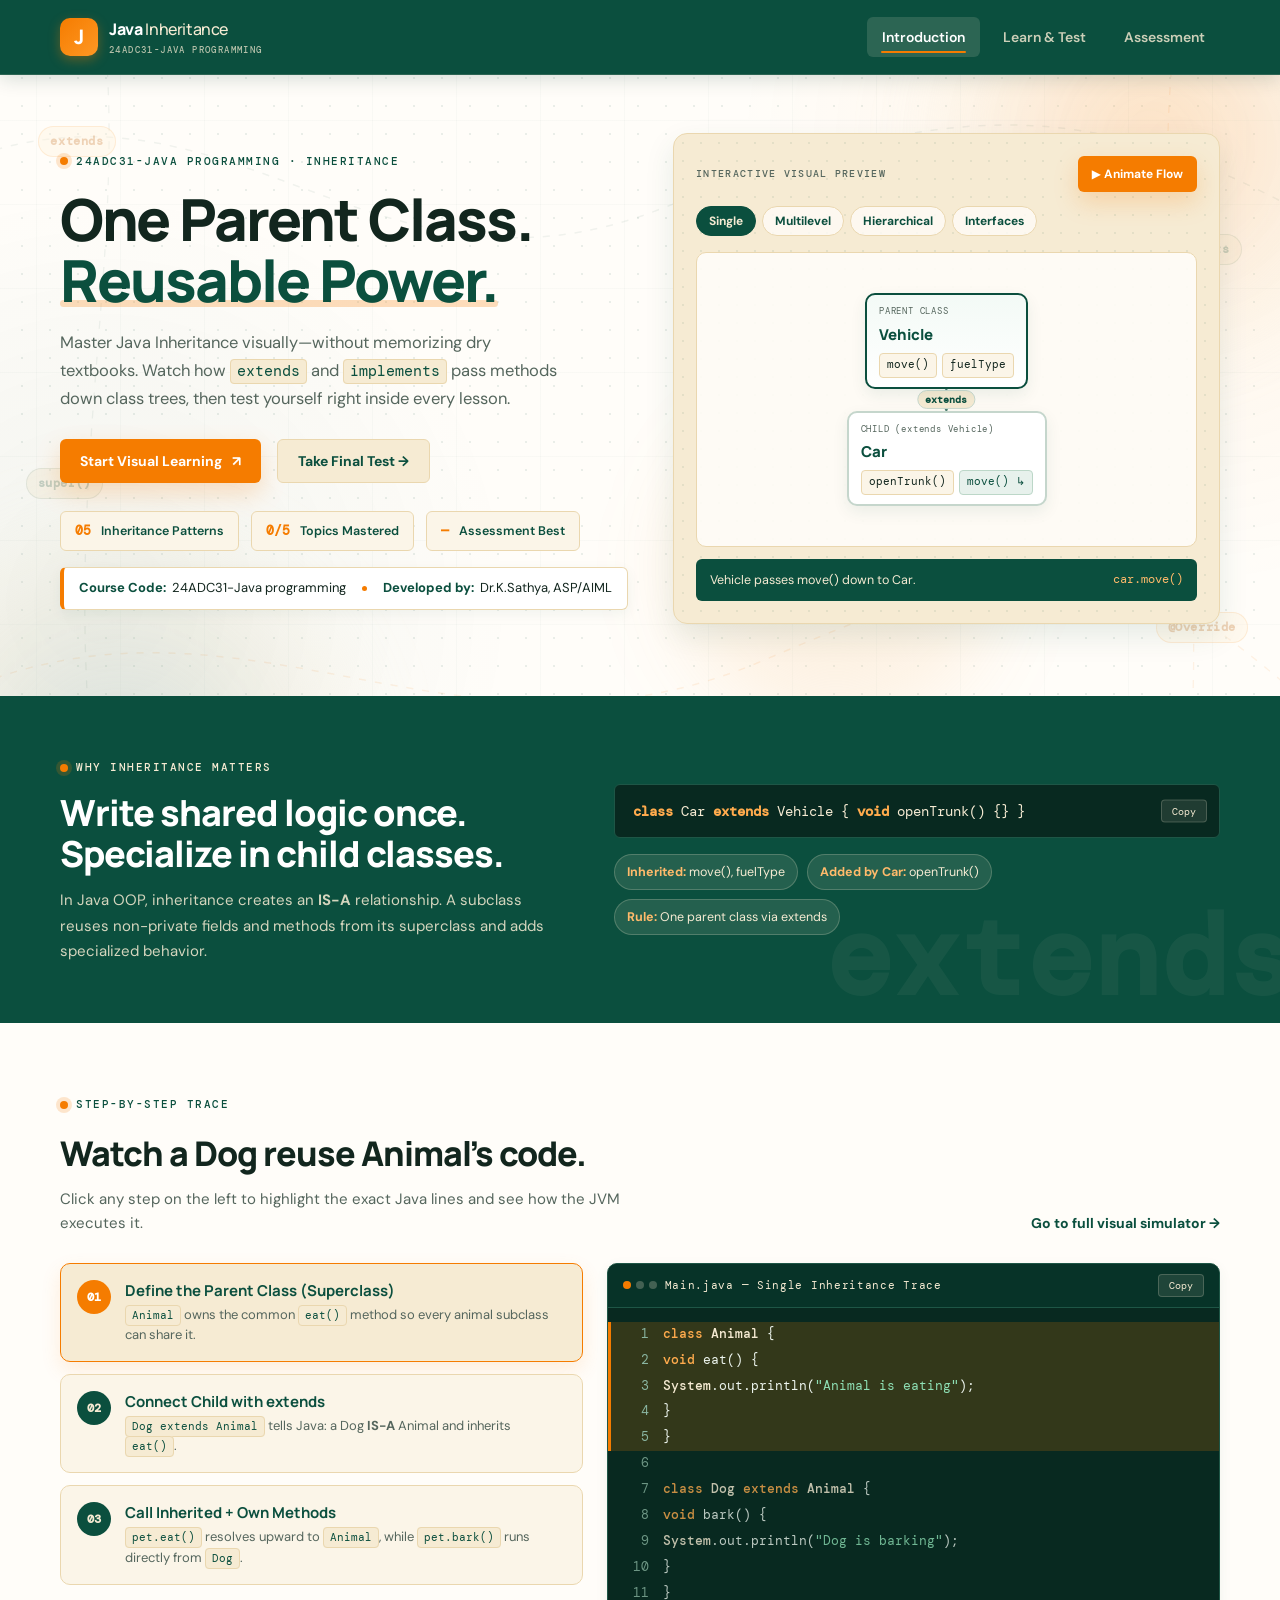
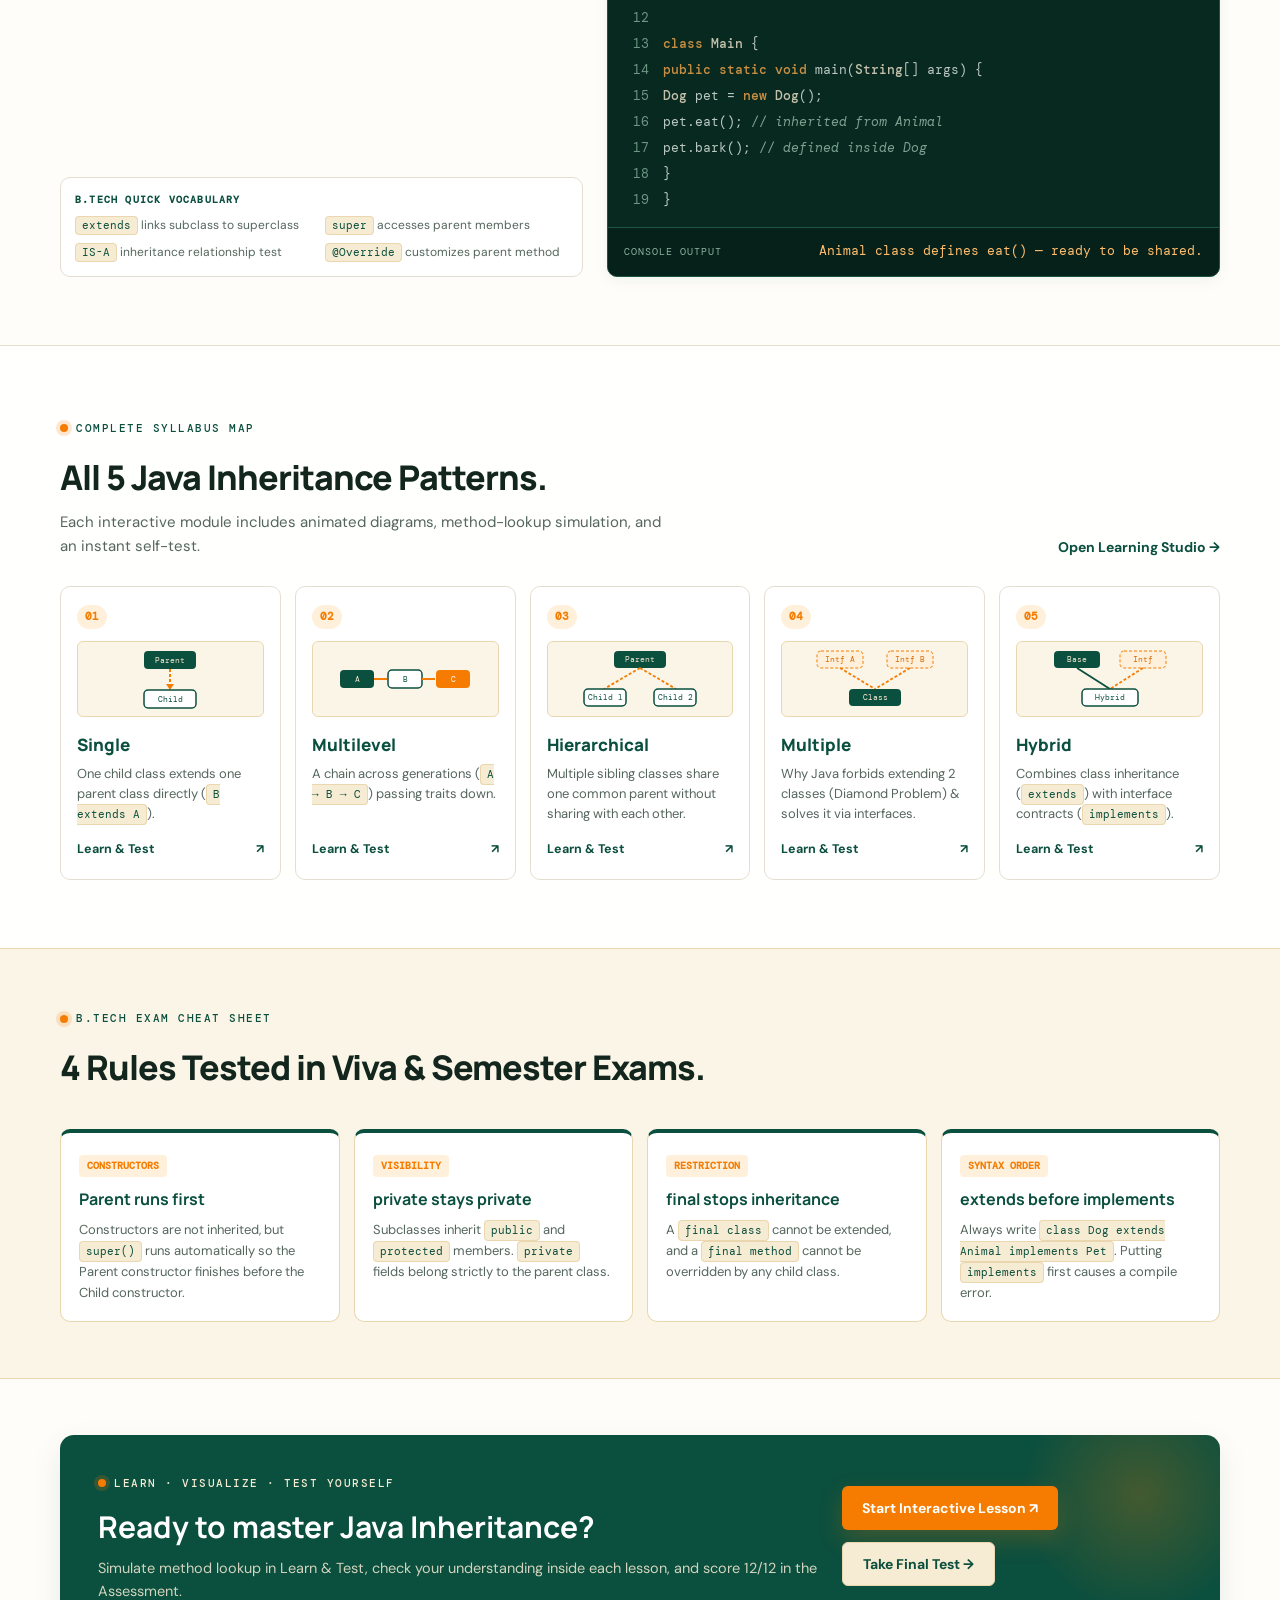
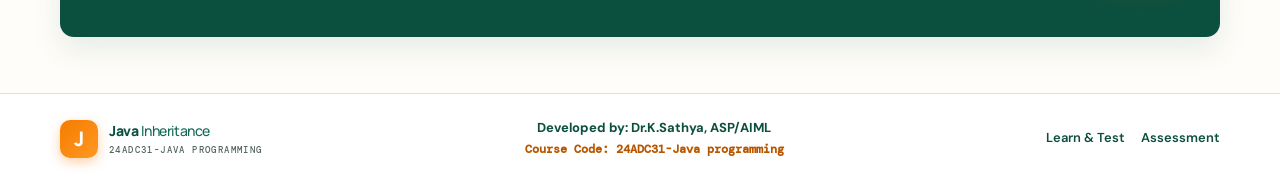
==== commit b4ddef68: "name changed" ====
--- a/index.html
+++ b/index.html
@@ -18,7 +18,7 @@
         <span class="brand-mark">J</span>
         <span>
           Java<span class="brand-light">Inheritance</span>
-          <small>B.TECH VISUAL STUDIO</small>
+          <small>24ADC31-JAVA PROGRAMMING</small>
         </span>
       </a>
       <nav id="primary-nav" aria-label="Main navigation">
@@ -34,7 +34,7 @@
     <section class="hero">
       <div class="wrap hero-grid">
         <div class="hero-copy reveal is-visible">
-          <div class="eyebrow"><i></i> B.TECH OOP · JAVA INHERITANCE ONLY</div>
+          <div class="eyebrow"><i></i> 24ADC31-JAVA PROGRAMMING · INHERITANCE</div>
           <h1>One Parent Class.<br><em>Reusable Power.</em></h1>
           <p class="hero-lead">
             Master Java Inheritance visually—without memorizing dry textbooks. Watch how
@@ -49,6 +49,11 @@
             <div class="hero-stat"><strong>05</strong> Inheritance Patterns</div>
             <div class="hero-stat"><strong id="home-mastered-count">0/5</strong> Topics Mastered</div>
             <div class="hero-stat"><strong id="home-best-score">—</strong> Assessment Best</div>
+          </div>
+          <div class="course-credit-bar">
+            <span><strong>Course Code:</strong> 24ADC31-Java programming</span>
+            <i class="credit-sep" aria-hidden="true"></i>
+            <span><strong>Developed by:</strong> Dr.K.Sathya, ASP/AIML</span>
           </div>
         </div>
 
@@ -339,10 +344,13 @@
         <span class="brand-mark">J</span>
         <span>
           Java<span class="brand-light">Inheritance</span>
-          <small>B.TECH VISUAL STUDIO</small>
+          <small>24ADC31-JAVA PROGRAMMING</small>
         </span>
       </a>
-      <span class="footer-note">Designed for B.Tech students learning Java Inheritance visually.</span>
+      <div class="footer-credit">
+        <strong>Developed by: Dr.K.Sathya, ASP/AIML</strong>
+        <span>Course Code: 24ADC31-Java programming</span>
+      </div>
       <div class="footer-links">
         <a href="learn.html">Learn &amp; Test</a>
         <a href="assessment.html">Assessment</a>
--- a/styles.css
+++ b/styles.css
@@ -9,7 +9,7 @@
   --cream-soft: #fbf5e8;
   --cream-deep: #ead7af;
   --orange: #f57c00;
-  --orange-deep: #d96b00;
+  --orange-deep: #b85600;
   --orange-soft: #fff0db;
   --ink: #12261e;
   --muted: #55665d;
@@ -139,17 +139,17 @@
   letter-spacing: 0.6px;
   padding: 5px 11px;
   border-radius: 999px;
-  color: rgba(11, 79, 62, 0.34);
-  background: rgba(246, 235, 211, 0.42);
-  border: 1px solid rgba(11, 79, 62, 0.11);
+  color: rgba(11, 79, 62, 0.22);
+  background: rgba(246, 235, 211, 0.34);
+  border: 1px solid rgba(11, 79, 62, 0.08);
   animation: bg-token-float 11s ease-in-out infinite;
   user-select: none;
 }
 
 .bg-float-token.is-amber {
-  color: rgba(217, 107, 0, 0.4);
-  background: rgba(255, 240, 219, 0.48);
-  border-color: rgba(245, 124, 0, 0.16);
+  color: rgba(184, 86, 0, 0.24);
+  background: rgba(255, 240, 219, 0.36);
+  border-color: rgba(245, 124, 0, 0.11);
 }
 
 a {
@@ -445,6 +445,7 @@
 /* Java Syntax Highlighting */
 .code-block {
   background: var(--code-bg);
+  color: #edf5ee;
   border: 1px solid var(--code-border);
   border-radius: var(--radius-md);
   overflow: hidden;
@@ -531,7 +532,7 @@
 }
 
 .tok-com {
-  color: #7ca392;
+  color: #9bc4b0;
   font-style: italic;
 }
 
@@ -644,6 +645,40 @@
   font-family: 'DM Mono', monospace;
 }
 
+.course-credit-bar {
+  display: inline-flex;
+  flex-wrap: wrap;
+  align-items: center;
+  gap: 10px 16px;
+  margin-top: 16px;
+  padding: 10px 15px;
+  background: var(--white);
+  border: 1px solid var(--cream-deep);
+  border-left: 4px solid var(--orange);
+  border-radius: var(--radius-sm);
+  font-size: 13px;
+  color: var(--ink);
+  box-shadow: var(--shadow-sm);
+}
+
+.course-credit-bar span {
+  display: inline-flex;
+  align-items: center;
+  gap: 6px;
+}
+
+.course-credit-bar strong {
+  color: var(--green);
+  font-weight: 700;
+}
+
+.credit-sep {
+  width: 5px;
+  height: 5px;
+  border-radius: 50%;
+  background: var(--orange);
+}
+
 /* Interactive Hero Visual Stage */
 .hero-stage {
   background: var(--cream);
@@ -977,6 +1012,7 @@
   padding: 14px 0;
   margin: 0;
   flex: 1;
+  color: #edf5ee;
   font-family: 'DM Mono', monospace;
   font-size: 12.5px;
   line-height: 1.75;
@@ -986,25 +1022,25 @@
 .code-line-row {
   display: flex;
   gap: 14px;
-  padding: 1px 16px;
+  padding: 2px 16px;
   border-left: 3px solid transparent;
   transition: background 0.25s, border-color 0.25s, opacity 0.25s;
 }
 
 .code-line-row.dim {
-  opacity: 0.45;
+  opacity: 0.78;
 }
 
 .code-line-row.lit {
-  background: rgba(245, 124, 0, 0.16);
+  background: rgba(245, 124, 0, 0.18);
   border-left-color: var(--orange);
   opacity: 1;
 }
 
 .ln {
-  color: #5b8573;
+  color: #8ab5a1;
   user-select: none;
-  min-width: 20px;
+  min-width: 22px;
   text-align: right;
 }
 
@@ -1271,6 +1307,28 @@
 .footer-note {
   font-size: 12.5px;
   color: var(--muted);
+}
+
+.footer-credit {
+  display: flex;
+  flex-direction: column;
+  align-items: center;
+  text-align: center;
+  gap: 2px;
+  font-size: 13px;
+  color: var(--ink);
+}
+
+.footer-credit strong {
+  color: var(--green);
+  font-weight: 700;
+}
+
+.footer-credit span {
+  font-family: 'DM Mono', monospace;
+  font-size: 11.5px;
+  color: var(--orange-deep);
+  font-weight: 600;
 }
 
 .footer-links {
@@ -2852,4 +2910,9 @@
   .bg-float-token.hide-mobile {
     display: none;
   }
-}
+  .footer-inner {
+    flex-direction: column;
+    justify-content: center;
+    text-align: center;
+  }
+}
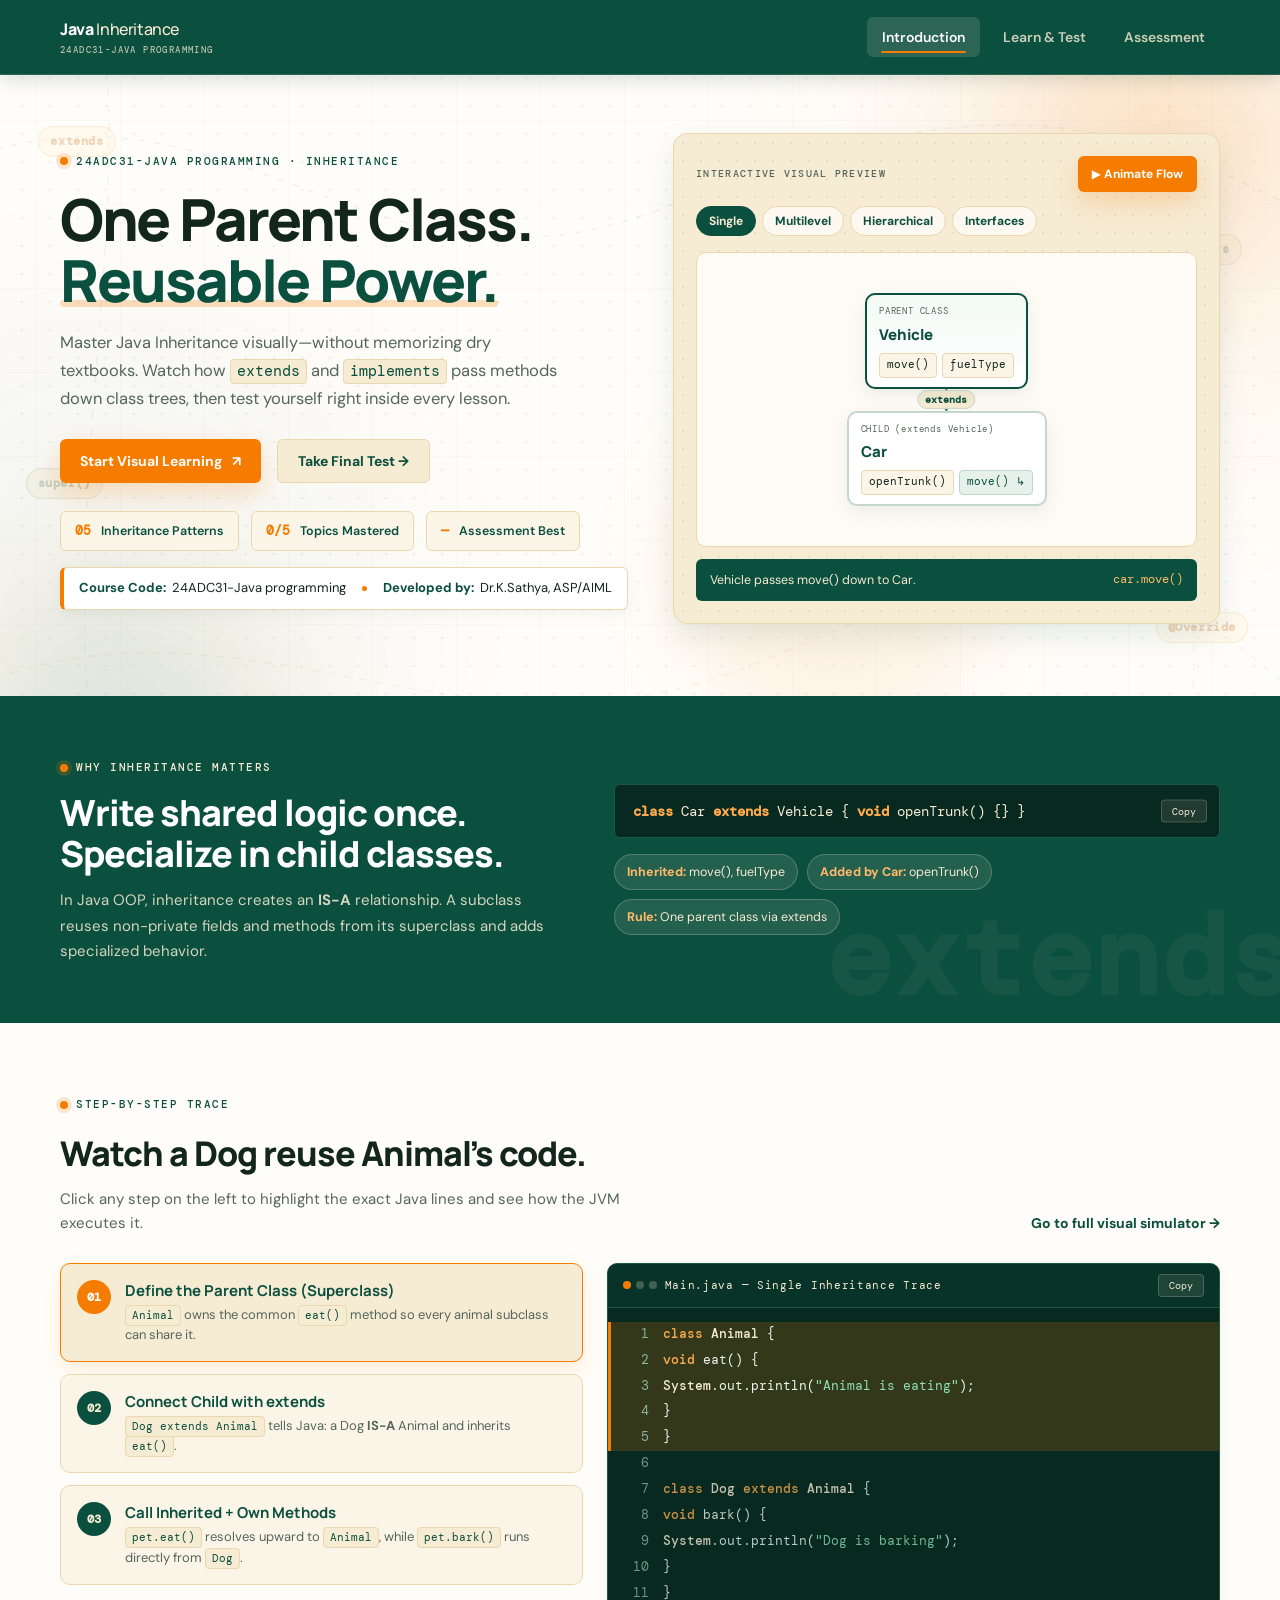
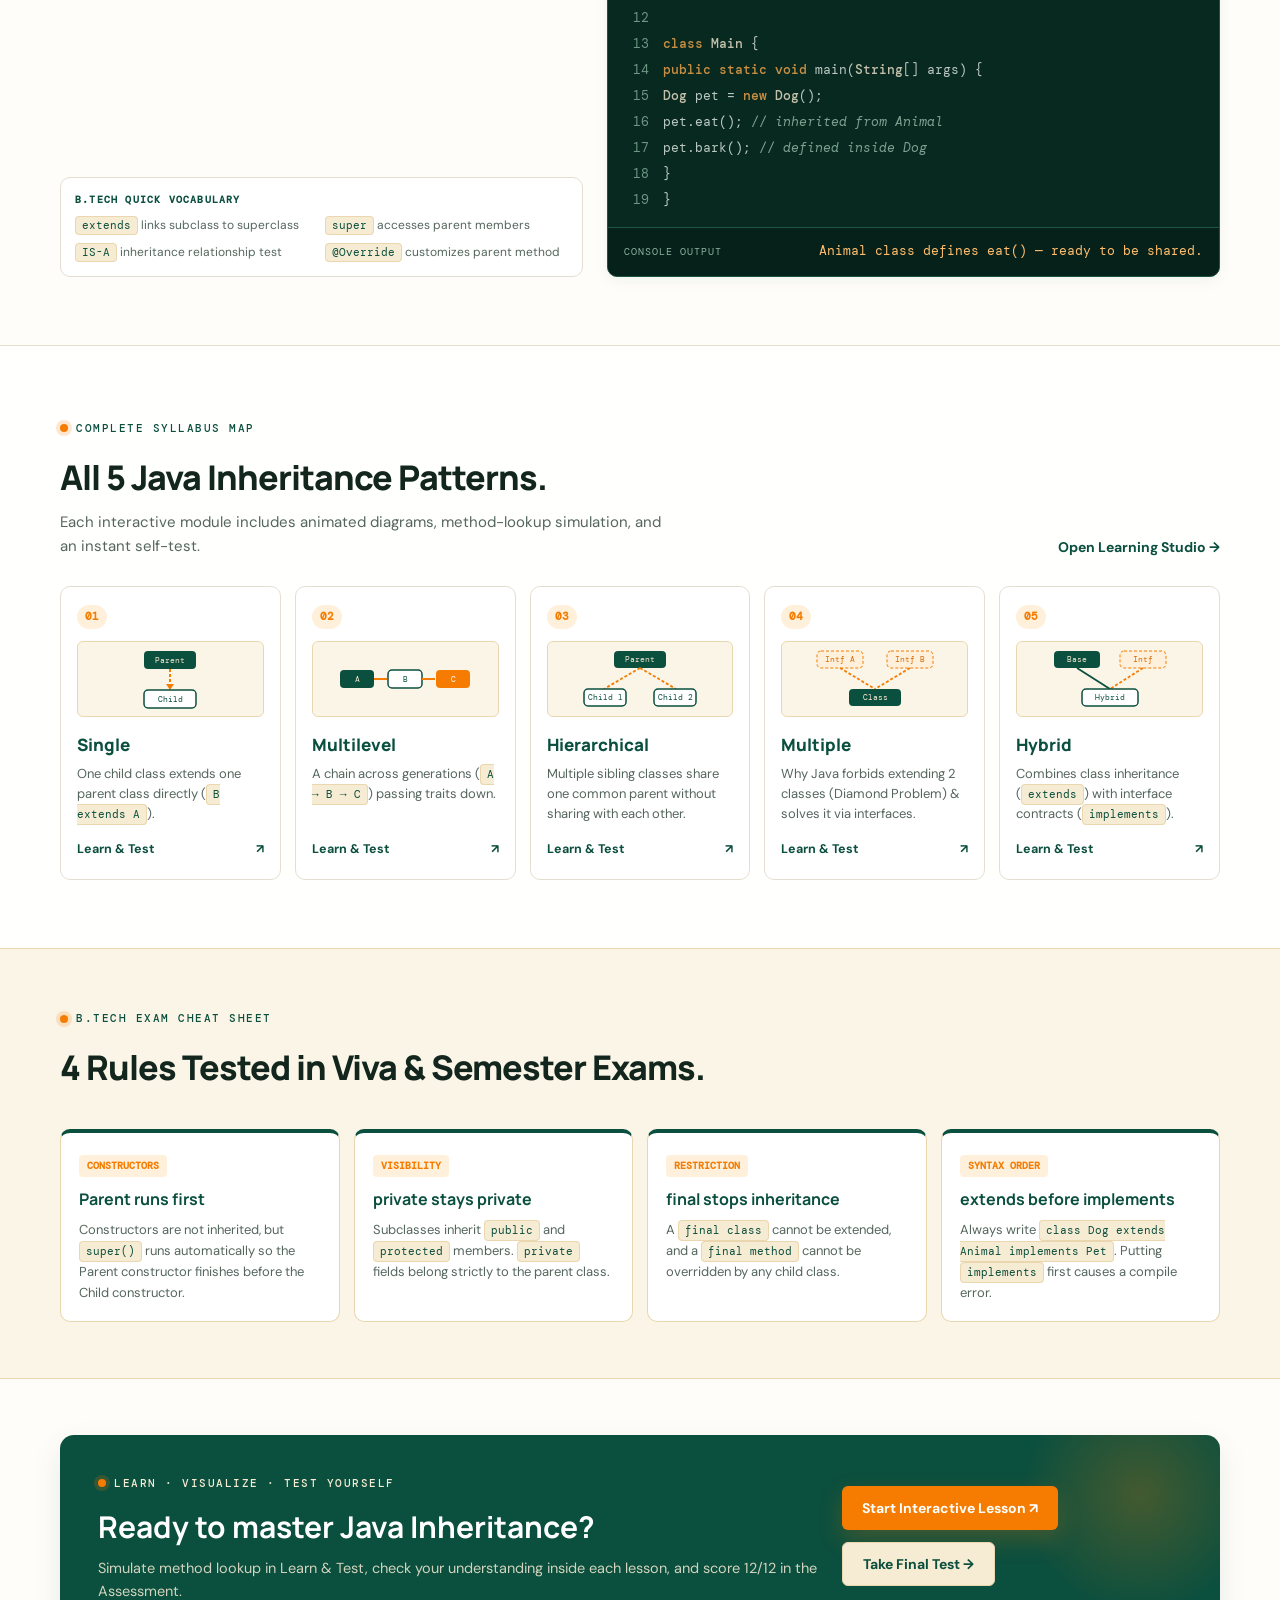
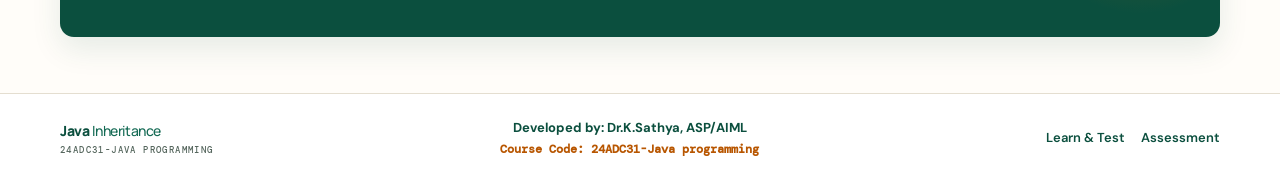
==== commit e34ca885: "logo j removed" ====
--- a/index.html
+++ b/index.html
@@ -15,7 +15,6 @@
   <header class="topbar">
     <div class="wrap topbar-inner">
       <a class="brand" href="index.html">
-        <span class="brand-mark">J</span>
         <span>
           Java<span class="brand-light">Inheritance</span>
           <small>24ADC31-JAVA PROGRAMMING</small>
@@ -341,7 +340,6 @@
   <footer class="footer">
     <div class="wrap footer-inner">
       <a class="brand" href="index.html">
-        <span class="brand-mark">J</span>
         <span>
           Java<span class="brand-light">Inheritance</span>
           <small>24ADC31-JAVA PROGRAMMING</small>
--- a/styles.css
+++ b/styles.css
@@ -236,19 +236,6 @@
   flex-shrink: 0;
 }
 
-.brand-mark {
-  width: 38px;
-  height: 38px;
-  border-radius: 10px;
-  background: linear-gradient(135deg, var(--orange), #ff9824);
-  color: var(--white);
-  display: grid;
-  place-items: center;
-  font-size: 20px;
-  font-weight: 800;
-  box-shadow: 0 4px 12px rgba(245, 124, 0, 0.35);
-}
-
 .brand-light {
   font-weight: 500;
   color: var(--cream);
